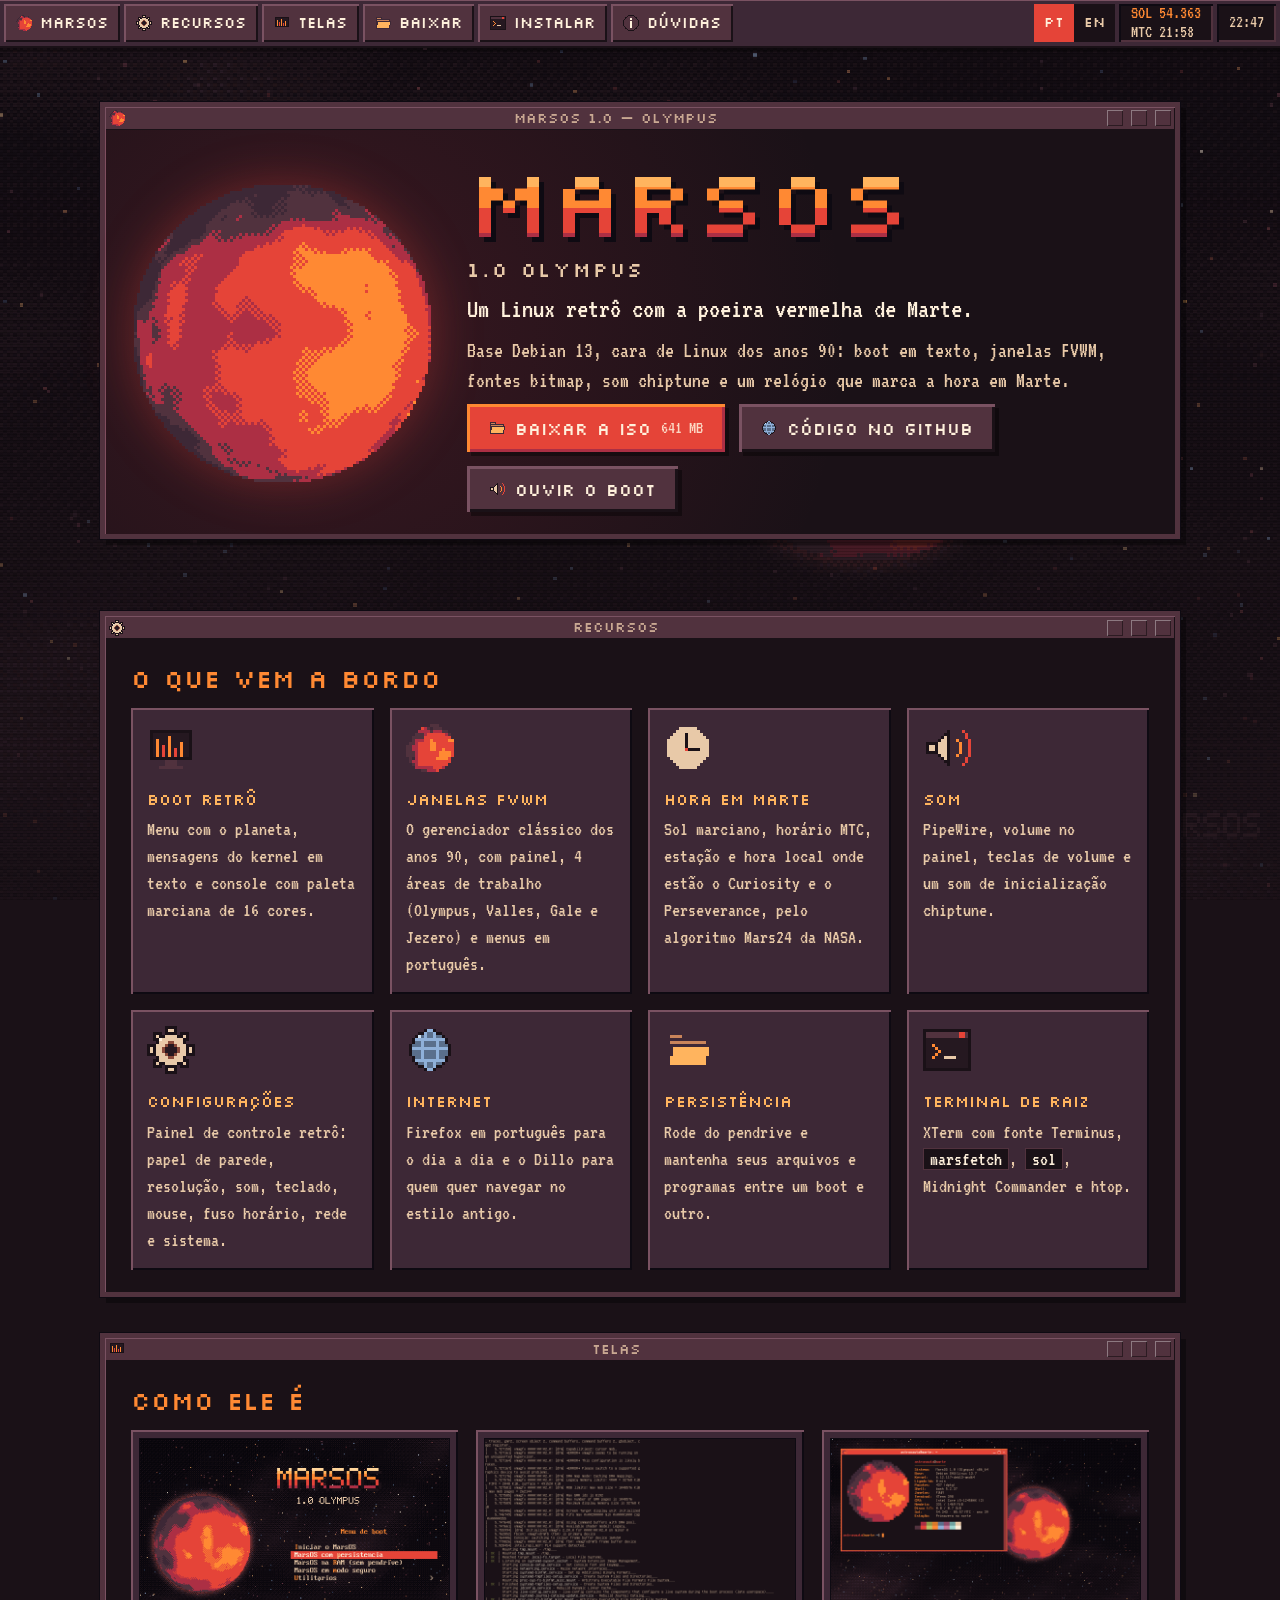
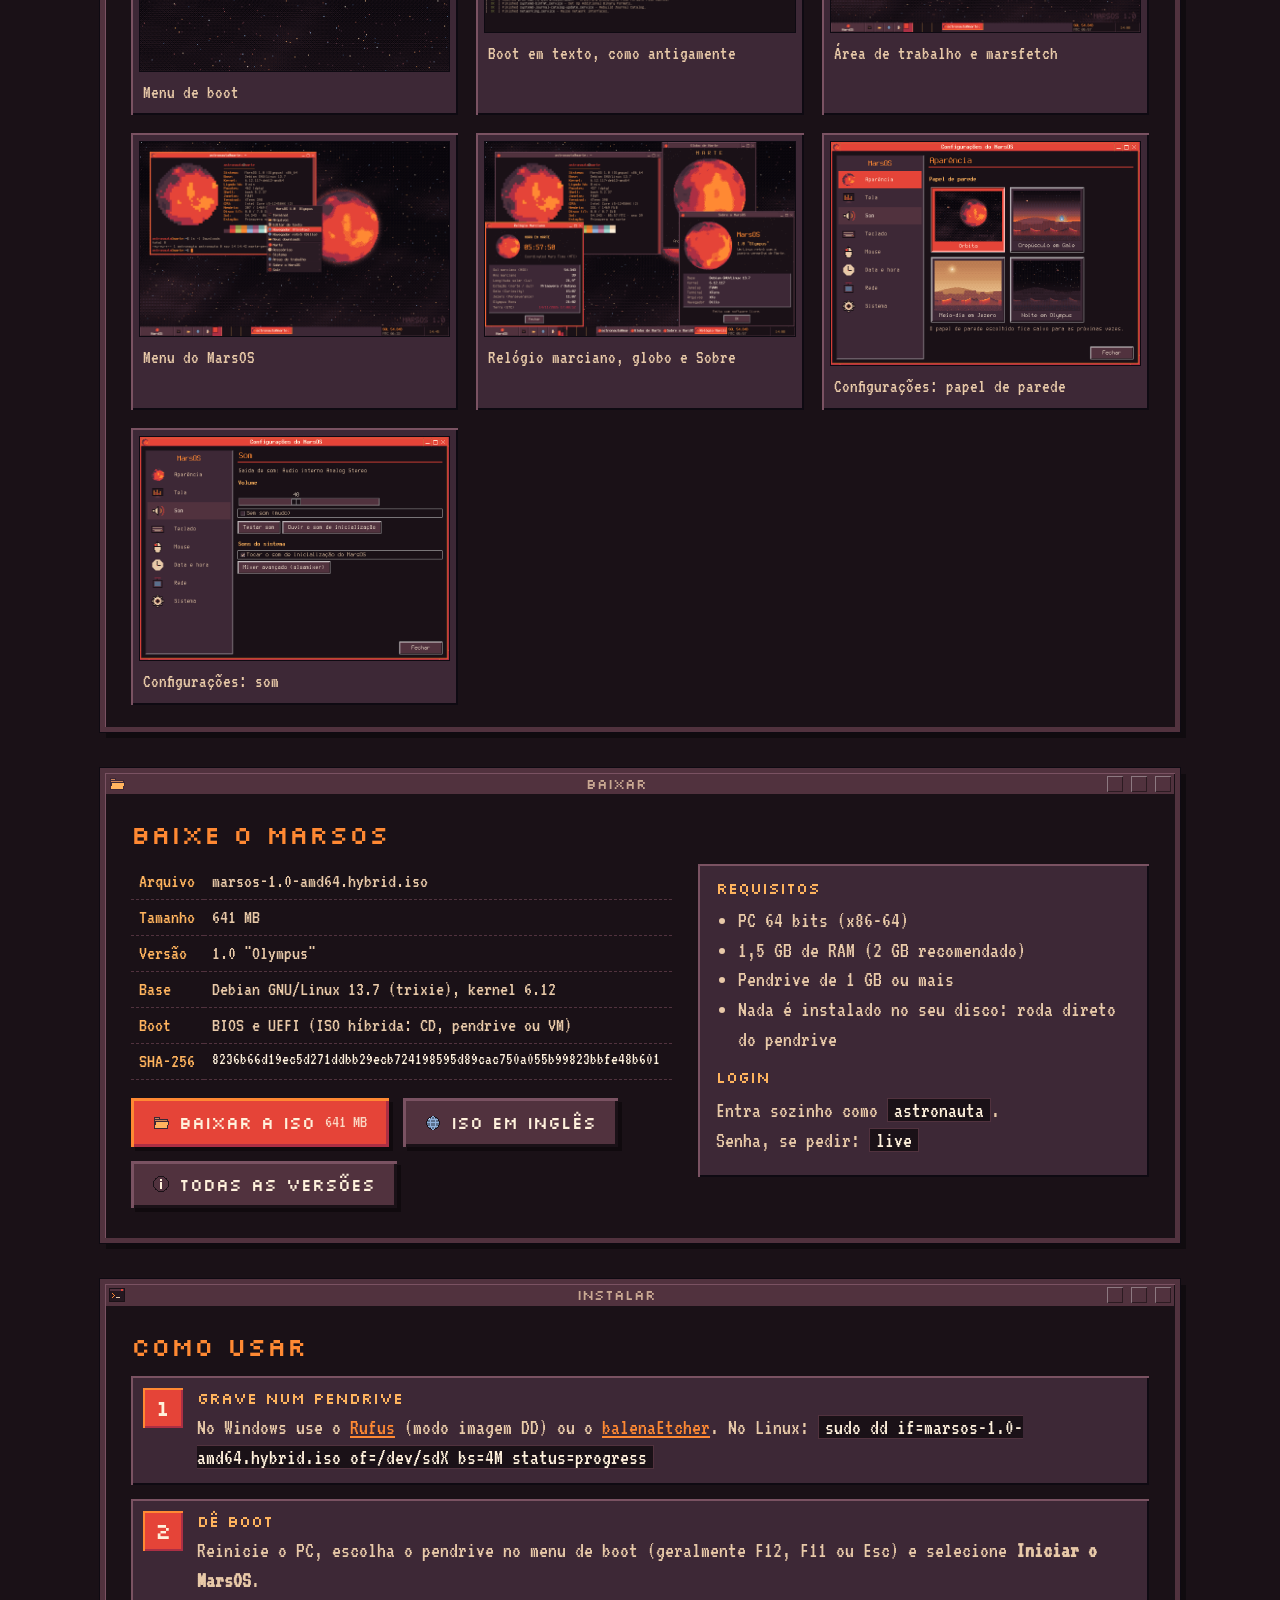
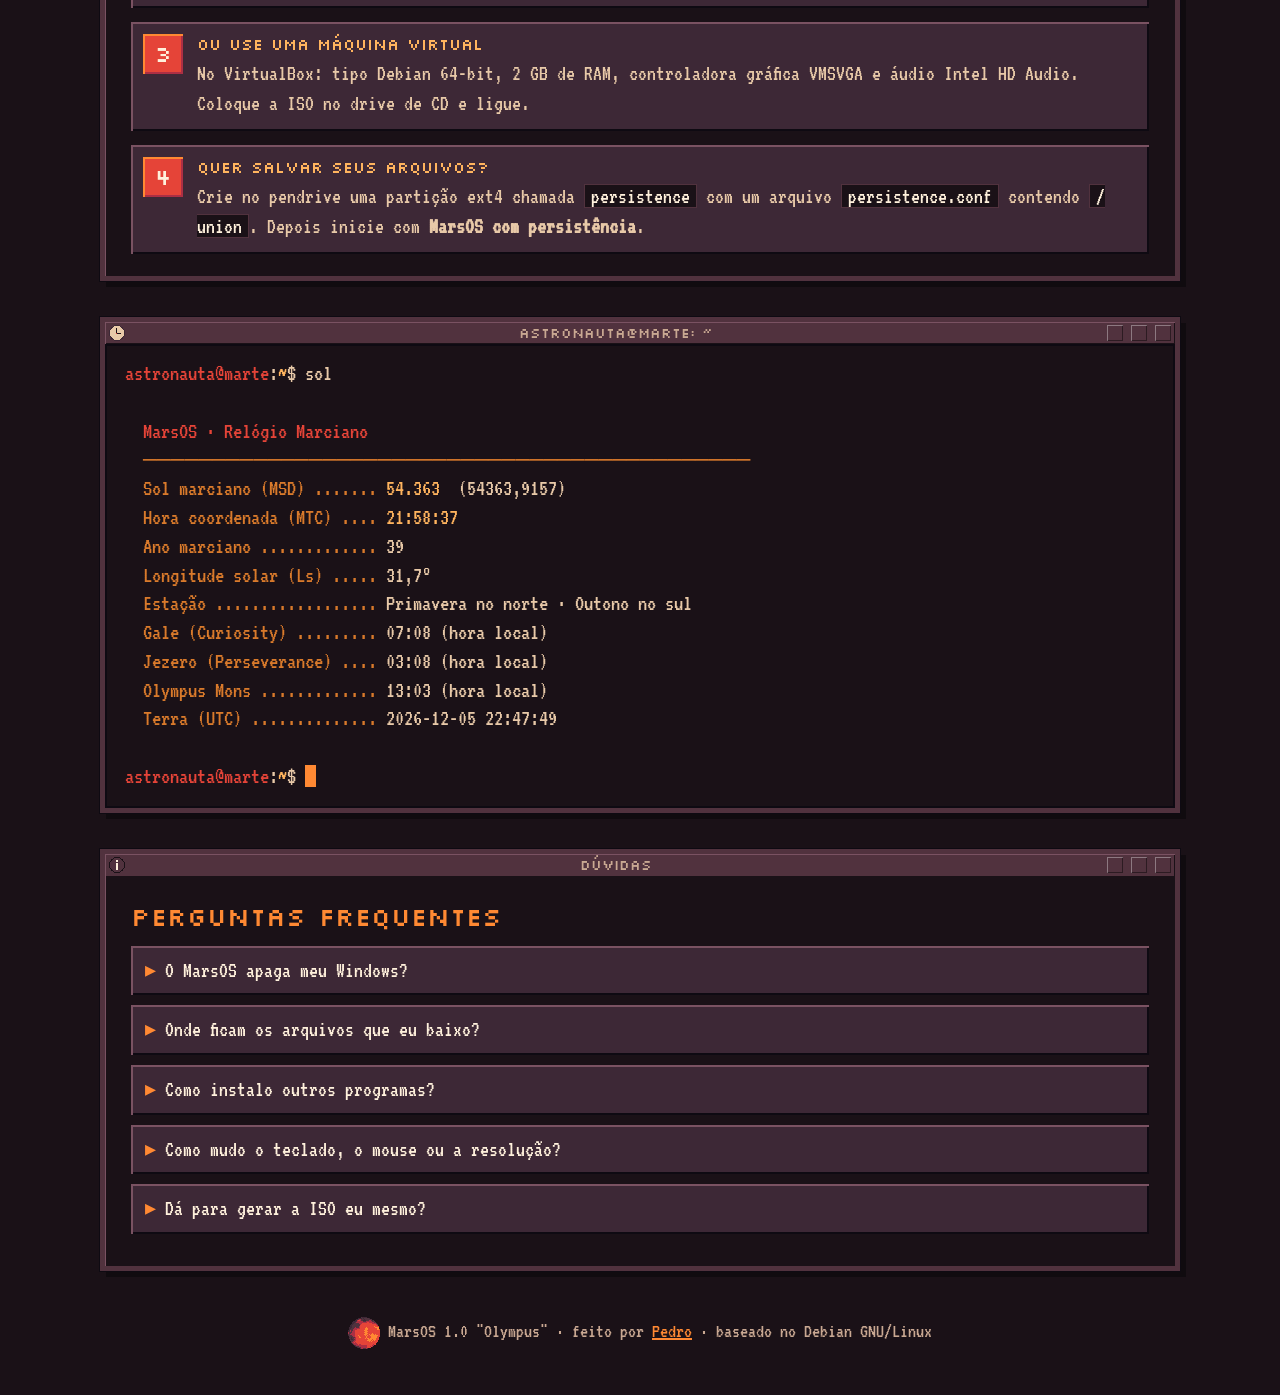
==== docs/index.html @ 11320488 "Versao em ingles do MarsOS e do site - apps bilingues (marsi18n) que seguem o idioma do sistema - ca" ====
<!DOCTYPE html>
<html lang="pt-BR">
<head>
<meta charset="utf-8">
<meta name="viewport" content="width=device-width, initial-scale=1">
<title>MarsOS 1.0 "Olympus" — um Linux retrô com a poeira de Marte</title>
<meta name="description" content="MarsOS é um Linux retrô baseado no Debian 13, com visual dos anos 90 e toda a estética de Marte. Baixe a ISO e rode num pendrive ou numa máquina virtual.">
<meta property="og:title" content="MarsOS 1.0 &quot;Olympus&quot;">
<meta property="og:description" content="Um Linux retrô com a poeira vermelha de Marte. Base Debian 13, FVWM, som, relógio marciano.">
<meta property="og:image" content="img/banner.png">
<meta name="theme-color" content="#1a1117">
<link rel="icon" type="image/png" href="img/favicon.png">
<link rel="preconnect" href="https://fonts.googleapis.com">
<link rel="preconnect" href="https://fonts.gstatic.com" crossorigin>
<link href="https://fonts.googleapis.com/css2?family=Silkscreen&family=VT323&display=swap" rel="stylesheet">
<link rel="stylesheet" href="style.css">
<link rel="alternate" hreflang="pt-BR" href="https://petermtps.github.io/MarsOS/">
<link rel="alternate" hreflang="en" href="https://petermtps.github.io/MarsOS/en/">
</head>
<body>

<header class="painel">
  <a class="botao-painel" href="#topo"><img src="img/icons/mini-marte.png" alt="">MarsOS</a>
  <a class="botao-painel links" href="#recursos"><img src="img/icons/engrenagem.png" alt="">Recursos</a>
  <a class="botao-painel links" href="#telas"><img src="img/icons/sistema.png" alt="">Telas</a>
  <a class="botao-painel links" href="#baixar"><img src="img/icons/pasta.png" alt="">Baixar</a>
  <a class="botao-painel links" href="#instalar"><img src="img/icons/terminal.png" alt="">Instalar</a>
  <a class="botao-painel links" href="#faq"><img src="img/icons/sobre.png" alt="">Dúvidas</a>
  <span class="espaco"></span>
  <span class="idiomas"><b>PT</b><a href="en/" hreflang="en" title="English version">EN</a></span>
  <span class="relogio-painel" id="mini-sol" title="Hora em Marte (MTC)"><b>SOL —</b><span>MTC —</span></span>
  <span class="relogio-painel" id="hora-terra" title="Hora na Terra">--:--</span>
</header>

<main id="topo">

  <section class="hero">
    <div class="janela">
      <div class="titulo"><img src="img/icons/mini-marte.png" alt=""><span>MarsOS 1.0 — Olympus</span><i></i><i></i><i></i></div>
      <div class="conteudo">
        <img class="planeta" src="img/marte-girando.gif" width="300" height="300" alt="O planeta Marte em pixel art, girando">
        <div>
          <h1 class="marca">MARSOS</h1>
          <p class="versao">1.0 OLYMPUS</p>
          <p class="slogan">Um Linux retrô com a poeira vermelha de Marte.</p>
          <p>Base Debian 13, cara de Linux dos anos 90: boot em texto, janelas FVWM, fontes bitmap, som chiptune e um relógio que marca a hora em Marte.</p>
          <div class="acoes">
            <a class="btn principal" href="https://github.com/PeterMTPS/MarsOS/releases/latest/download/marsos-1.0-amd64.hybrid.iso">
              <img src="img/icons/pasta.png" alt="">Baixar a ISO <small>641 MB</small></a>
            <a class="btn" href="https://github.com/PeterMTPS/MarsOS"><img src="img/icons/globo.png" alt="">Código no GitHub</a>
            <button class="btn" id="tocar-som" type="button"><img src="img/icons/som.png" alt="">Ouvir o boot</button>
          </div>
        </div>
      </div>
    </div>
  </section>

  <section id="recursos">
    <div class="janela">
      <div class="titulo"><img src="img/icons/engrenagem.png" alt=""><span>Recursos</span><i></i><i></i><i></i></div>
      <div class="conteudo">
        <h2>O que vem a bordo</h2>
        <div class="grade">
          <div class="recurso"><img src="img/icons/sistema.png" alt=""><h3>Boot retrô</h3><p>Menu com o planeta, mensagens do kernel em texto e console com paleta marciana de 16 cores.</p></div>
          <div class="recurso"><img src="img/icons/mini-marte.png" alt=""><h3>Janelas FVWM</h3><p>O gerenciador clássico dos anos 90, com painel, 4 áreas de trabalho (Olympus, Valles, Gale e Jezero) e menus em português.</p></div>
          <div class="recurso"><img src="img/icons/relogio.png" alt=""><h3>Hora em Marte</h3><p>Sol marciano, horário MTC, estação e hora local onde estão o Curiosity e o Perseverance, pelo algoritmo Mars24 da NASA.</p></div>
          <div class="recurso"><img src="img/icons/som.png" alt=""><h3>Som</h3><p>PipeWire, volume no painel, teclas de volume e um som de inicialização chiptune.</p></div>
          <div class="recurso"><img src="img/icons/engrenagem.png" alt=""><h3>Configurações</h3><p>Painel de controle retrô: papel de parede, resolução, som, teclado, mouse, fuso horário, rede e sistema.</p></div>
          <div class="recurso"><img src="img/icons/globo.png" alt=""><h3>Internet</h3><p>Firefox em português para o dia a dia e o Dillo para quem quer navegar no estilo antigo.</p></div>
          <div class="recurso"><img src="img/icons/pasta.png" alt=""><h3>Persistência</h3><p>Rode do pendrive e mantenha seus arquivos e programas entre um boot e outro.</p></div>
          <div class="recurso"><img src="img/icons/terminal.png" alt=""><h3>Terminal de raiz</h3><p>XTerm com fonte Terminus, <code>marsfetch</code>, <code>sol</code>, Midnight Commander e htop.</p></div>
        </div>
      </div>
    </div>
  </section>

  <section id="telas">
    <div class="janela">
      <div class="titulo"><img src="img/icons/sistema.png" alt=""><span>Telas</span><i></i><i></i><i></i></div>
      <div class="conteudo">
        <h2>Como ele é</h2>
        <div class="galeria">
          <figure><a href="img/boot.png"><img src="img/boot.png" alt="Menu de boot com o planeta e o letreiro MARSOS" loading="lazy"></a><figcaption>Menu de boot</figcaption></figure>
          <figure><a href="img/boot-texto.png"><img src="img/boot-texto.png" alt="Mensagens de boot em texto, com cores marcianas" loading="lazy"></a><figcaption>Boot em texto, como antigamente</figcaption></figure>
          <figure><a href="img/desktop.png"><img src="img/desktop.png" alt="Área de trabalho com o marsfetch no terminal" loading="lazy"></a><figcaption>Área de trabalho e marsfetch</figcaption></figure>
          <figure><a href="img/menu.png"><img src="img/menu.png" alt="Menu do MarsOS aberto" loading="lazy"></a><figcaption>Menu do MarsOS</figcaption></figure>
          <figure><a href="img/apps.png"><img src="img/apps.png" alt="Relógio marciano, globo de Marte e janela Sobre" loading="lazy"></a><figcaption>Relógio marciano, globo e Sobre</figcaption></figure>
          <figure><a href="img/config-aparencia.png"><img src="img/config-aparencia.png" alt="Configurações, página Aparência" loading="lazy"></a><figcaption>Configurações: papel de parede</figcaption></figure>
          <figure><a href="img/config-som.png"><img src="img/config-som.png" alt="Configurações, página Som" loading="lazy"></a><figcaption>Configurações: som</figcaption></figure>
        </div>
      </div>
    </div>
  </section>

  <section id="baixar">
    <div class="janela">
      <div class="titulo"><img src="img/icons/pasta.png" alt=""><span>Baixar</span><i></i><i></i><i></i></div>
      <div class="conteudo">
        <h2>Baixe o MarsOS</h2>
        <div class="download">
          <div>
            <table class="ficha">
              <tr><td>Arquivo</td><td>marsos-1.0-amd64.hybrid.iso</td></tr>
              <tr><td>Tamanho</td><td>641 MB</td></tr>
              <tr><td>Versão</td><td>1.0 "Olympus"</td></tr>
              <tr><td>Base</td><td>Debian GNU/Linux 13.7 (trixie), kernel 6.12</td></tr>
              <tr><td>Boot</td><td>BIOS e UEFI (ISO híbrida: CD, pendrive ou VM)</td></tr>
              <tr><td>SHA-256</td><td class="hash">8236b66d19ec5d271ddbb29ecb724198595d89cac750a055b99823bbfe48b601</td></tr>
            </table>
            <p class="acoes" style="margin-top:18px">
              <a class="btn principal" href="https://github.com/PeterMTPS/MarsOS/releases/latest/download/marsos-1.0-amd64.hybrid.iso">
                <img src="img/icons/pasta.png" alt="">Baixar a ISO <small>641 MB</small></a>
              <a class="btn" href="https://github.com/PeterMTPS/MarsOS/releases/latest/download/marsos-1.0-en-amd64.hybrid.iso"><img src="img/icons/globo.png" alt="">ISO em inglês</a>
              <a class="btn" href="https://github.com/PeterMTPS/MarsOS/releases"><img src="img/icons/sobre.png" alt="">Todas as versões</a>
            </p>
          </div>
          <div class="requisitos">
            <h3>Requisitos</h3>
            <ul>
              <li>PC 64 bits (x86-64)</li>
              <li>1,5 GB de RAM (2 GB recomendado)</li>
              <li>Pendrive de 1 GB ou mais</li>
              <li>Nada é instalado no seu disco: roda direto do pendrive</li>
            </ul>
            <h3 style="margin-top:12px">Login</h3>
            <p>Entra sozinho como <code>astronauta</code>.<br>Senha, se pedir: <code>live</code></p>
          </div>
        </div>
      </div>
    </div>
  </section>

  <section id="instalar">
    <div class="janela">
      <div class="titulo"><img src="img/icons/terminal.png" alt=""><span>Instalar</span><i></i><i></i><i></i></div>
      <div class="conteudo">
        <h2>Como usar</h2>
        <ol class="passos">
          <li><h3>Grave num pendrive</h3>No Windows use o <a href="https://rufus.ie">Rufus</a> (modo imagem DD) ou o <a href="https://etcher.balena.io">balenaEtcher</a>. No Linux: <code>sudo dd if=marsos-1.0-amd64.hybrid.iso of=/dev/sdX bs=4M status=progress</code></li>
          <li><h3>Dê boot</h3>Reinicie o PC, escolha o pendrive no menu de boot (geralmente F12, F11 ou Esc) e selecione <b>Iniciar o MarsOS</b>.</li>
          <li><h3>Ou use uma máquina virtual</h3>No VirtualBox: tipo Debian 64-bit, 2 GB de RAM, controladora gráfica VMSVGA e áudio Intel HD Audio. Coloque a ISO no drive de CD e ligue.</li>
          <li><h3>Quer salvar seus arquivos?</h3>Crie no pendrive uma partição ext4 chamada <code>persistence</code> com um arquivo <code>persistence.conf</code> contendo <code>/ union</code>. Depois inicie com <b>MarsOS com persistência</b>.</li>
        </ol>
      </div>
    </div>
  </section>

  <section id="relogio">
    <div class="janela">
      <div class="titulo"><img src="img/icons/relogio.png" alt=""><span>astronauta@marte: ~</span><i></i><i></i><i></i></div>
      <pre class="terminal" id="terminal-sol" aria-live="off">astronauta@marte:~$ sol</pre>
    </div>
  </section>

  <section id="faq">
    <div class="janela">
      <div class="titulo"><img src="img/icons/sobre.png" alt=""><span>Dúvidas</span><i></i><i></i><i></i></div>
      <div class="conteudo">
        <h2>Perguntas frequentes</h2>
        <details><summary>O MarsOS apaga meu Windows?</summary><div>Não. Ele roda direto do pendrive (modo live) e não mexe no seu disco.</div></details>
        <details><summary>Onde ficam os arquivos que eu baixo?</summary><div>Na pasta <code>Downloads</code> (menu → Meus downloads). No modo normal tudo some ao desligar; para guardar, use o modo com persistência.</div></details>
        <details><summary>Como instalo outros programas?</summary><div>Abra um terminal e rode <code>sudo apt update</code> e depois <code>sudo apt install nome-do-programa</code>. Com persistência, o programa continua lá depois de reiniciar.</div></details>
        <details><summary>Como mudo o teclado, o mouse ou a resolução?</summary><div>Clique na engrenagem no painel (Configurações). Tudo fica salvo para as próximas vezes.</div></details>
        <details><summary>Dá para gerar a ISO eu mesmo?</summary><div>Sim. O código está no <a href="https://github.com/PeterMTPS/MarsOS">GitHub</a>: numa máquina Debian 13 é só rodar <code>sudo ./build.sh</code>. No Windows existem scripts que fazem tudo usando o VirtualBox.</div></details>
      </div>
    </div>
  </section>

</main>

<footer>
  <img src="img/marte.png" alt="">
  MarsOS 1.0 "Olympus" · feito por <a href="https://github.com/PeterMTPS">Pedro</a> · baseado no Debian GNU/Linux
</footer>

<script src="marte.js"></script>
</body>
</html>
---- docs/style.css ----
/* MarsOS - site de download. Paleta do logo: #3d2836 #51323e #ac2f44 #e54438 #ff8933 */
:root {
  --fundo: #1a1117;
  --noite: #3d2836;
  --rocha: #51323e;
  --rocha-hi: #7a5262;
  --carmim: #ac2f44;
  --vermelho: #e54438;
  --laranja: #ff8933;
  --ambar: #ffb45e;
  --areia: #e8c9a8;
  --areia2: #c9a892;
  --creme: #fff1dc;
  --verde: #b8c46a;
  --azul: #8fb0d9;
  --pixel: "Silkscreen", "VT323", monospace;
  --mono: "VT323", "Courier New", monospace;
}

* { box-sizing: border-box; }
html { scroll-behavior: smooth; }
body {
  margin: 0;
  background: var(--fundo) url("img/fundo.png") center top / cover fixed no-repeat;
  image-rendering: pixelated;
  color: var(--areia);
  font: 22px/1.35 var(--mono);
  min-height: 100vh;
}
/* escurece o papel de parede e adiciona linhas de CRT */
body::before {
  content: "";
  position: fixed; inset: 0;
  background:
    repeating-linear-gradient(0deg, rgba(0,0,0,.18) 0 1px, transparent 1px 3px),
    linear-gradient(rgba(26,17,23,.55), rgba(26,17,23,.80));
  pointer-events: none;
  z-index: 0;
}
main, header, footer { position: relative; z-index: 1; }
img { image-rendering: pixelated; max-width: 100%; }
a { color: var(--laranja); }
a:hover { color: var(--ambar); }
h1, h2, h3 { font-family: var(--pixel); font-weight: 400; margin: 0; }
code, kbd { font-family: var(--mono); color: var(--creme); background: var(--fundo); padding: 0 6px; border: 1px solid var(--rocha); }

/* ---------- painel superior (como o MarsBar do FVWM) ---------- */
.painel {
  position: sticky; top: 0; z-index: 10;
  display: flex; align-items: stretch; gap: 4px; flex-wrap: wrap;
  background: var(--noite);
  padding: 4px;
  border-bottom: 2px solid var(--fundo);
  box-shadow: inset 0 1px 0 var(--rocha-hi), 0 4px 0 rgba(0,0,0,.25);
}
.botao-painel {
  display: flex; align-items: center; gap: 8px;
  padding: 4px 12px;
  background: var(--rocha);
  color: var(--creme);
  text-decoration: none;
  font-family: var(--pixel); font-size: 15px;
  box-shadow: inset 2px 2px 0 var(--rocha-hi), inset -2px -2px 0 var(--fundo);
}
.botao-painel:hover { background: var(--vermelho); color: var(--creme); box-shadow: inset 2px 2px 0 var(--laranja), inset -2px -2px 0 var(--carmim); }
.botao-painel img { width: 16px; height: 16px; }
.painel .espaco { flex: 1; }
.relogio-painel {
  display: flex; flex-direction: column; justify-content: center;
  padding: 0 12px; background: var(--fundo);
  font-size: 18px; line-height: 1.05;
  box-shadow: inset 2px 2px 0 #0e0a12, inset -2px -2px 0 var(--rocha);
}
.relogio-painel b { color: var(--laranja); font-weight: 400; }
.idiomas {
  display: flex; align-items: stretch;
  box-shadow: inset 2px 2px 0 #0e0a12, inset -2px -2px 0 var(--rocha);
  font-family: var(--pixel); font-size: 14px;
}
.idiomas b, .idiomas a { display: flex; align-items: center; padding: 0 10px; text-decoration: none; }
.idiomas b { background: var(--vermelho); color: var(--creme); font-weight: 400; }
.idiomas a { color: var(--areia); background: var(--fundo); }
.idiomas a:hover { color: var(--creme); background: var(--rocha); }

/* ---------- janelas estilo FVWM ---------- */
.janela {
  background: var(--fundo);
  border: 5px solid var(--rocha);
  box-shadow: inset 1px 1px 0 var(--rocha-hi), 0 0 0 1px #0e0a12, 6px 6px 0 rgba(0,0,0,.35);
  margin: 0 auto 36px;
  max-width: 1080px;
}
.janela:hover, .janela:focus-within { border-color: var(--vermelho); }
.titulo {
  display: flex; align-items: center; gap: 8px;
  background: var(--rocha);
  color: var(--areia2);
  padding: 2px 4px;
  font-family: var(--pixel); font-size: 14px;
  box-shadow: inset 1px 1px 0 var(--rocha-hi), inset -1px -1px 0 #1a1117;
}
.janela:hover .titulo, .janela:focus-within .titulo { background: var(--vermelho); color: var(--creme); }
.titulo img { width: 16px; height: 16px; }
.titulo span { flex: 1; text-align: center; }
.titulo i {
  width: 16px; height: 16px; display: inline-block;
  box-shadow: inset 1px 1px 0 rgba(255,255,255,.35), inset -1px -1px 0 rgba(0,0,0,.45);
}
.conteudo { padding: 22px 26px; }
.conteudo > h2 { color: var(--laranja); font-size: 26px; margin-bottom: 12px; }
.conteudo p { margin: 8px 0; }

/* ---------- hero ---------- */
.hero { padding: 54px 16px 36px; }
.hero .conteudo {
  display: grid; grid-template-columns: 300px 1fr; gap: 36px; align-items: center;
  background: radial-gradient(circle at 20% 50%, rgba(172,47,68,.22), transparent 60%);
}
.planeta { width: 300px; height: 300px; filter: drop-shadow(0 0 24px rgba(229,68,56,.35)); }
.marca {
  font-family: var(--pixel); font-size: clamp(48px, 9vw, 96px); line-height: 1;
  background: linear-gradient(#ffd59a 0 18%, #ffb45e 18% 36%, #ff8933 36% 58%, #e54438 58% 84%, #ac2f44 84%);
  -webkit-background-clip: text; background-clip: text; color: transparent;
  text-shadow: none;
  filter: drop-shadow(5px 5px 0 #0e0a12);
}
.versao { font-family: var(--pixel); color: var(--areia); font-size: 20px; margin: 8px 0 14px; letter-spacing: 2px; }
.slogan { font-size: 28px; color: var(--creme); margin: 0 0 22px; }
.acoes { display: flex; flex-wrap: wrap; gap: 14px; }
.btn {
  display: inline-flex; align-items: center; gap: 10px;
  padding: 12px 22px;
  font-family: var(--pixel); font-size: 17px;
  color: var(--creme); text-decoration: none;
  background: var(--rocha);
  border: 0; cursor: pointer;
  box-shadow: inset 3px 3px 0 var(--rocha-hi), inset -3px -3px 0 var(--fundo), 4px 4px 0 rgba(0,0,0,.4);
}
.btn:hover { color: var(--creme); filter: brightness(1.15); }
.btn:active { box-shadow: inset 3px 3px 0 var(--fundo), inset -3px -3px 0 var(--rocha-hi); transform: translate(2px, 2px); }
.btn.principal { background: var(--vermelho); box-shadow: inset 3px 3px 0 var(--laranja), inset -3px -3px 0 var(--carmim), 4px 4px 0 rgba(0,0,0,.4); }
.btn.principal:active { box-shadow: inset 3px 3px 0 var(--carmim), inset -3px -3px 0 var(--laranja); }
.btn small { font-family: var(--mono); font-size: 18px; opacity: .85; }
.btn img { width: 16px; height: 16px; }

/* ---------- recursos ---------- */
.grade { display: grid; grid-template-columns: repeat(auto-fill, minmax(230px, 1fr)); gap: 16px; }
.recurso {
  background: var(--noite); padding: 16px;
  box-shadow: inset 2px 2px 0 var(--rocha-hi), inset -2px -2px 0 #0e0a12;
}
.recurso img { width: 48px; height: 48px; }
.recurso h3 { color: var(--ambar); font-size: 16px; margin: 8px 0 6px; }
.recurso p { margin: 0; font-size: 20px; color: var(--areia); }

/* ---------- telas ---------- */
.galeria { display: grid; grid-template-columns: repeat(auto-fill, minmax(300px, 1fr)); gap: 18px; }
.galeria figure { margin: 0; background: var(--noite); padding: 8px; box-shadow: inset 2px 2px 0 var(--rocha-hi), inset -2px -2px 0 #0e0a12; }
.galeria a { display: block; line-height: 0; }
.galeria img { width: 100%; image-rendering: auto; border: 1px solid #0e0a12; }
.galeria figcaption { font-size: 19px; padding: 8px 4px 2px; color: var(--areia); }

/* ---------- download ---------- */
.download { display: grid; grid-template-columns: 1.2fr 1fr; gap: 26px; align-items: start; }
.ficha { width: 100%; border-collapse: collapse; font-size: 20px; }
.ficha td { padding: 4px 8px; border-bottom: 1px dashed var(--rocha); vertical-align: top; }
.ficha td:first-child { color: var(--ambar); white-space: nowrap; }
.hash { word-break: break-all; font-size: 17px; color: var(--creme); }
.requisitos { background: var(--noite); padding: 14px 18px; box-shadow: inset 2px 2px 0 var(--rocha-hi), inset -2px -2px 0 #0e0a12; }
.requisitos h3 { color: var(--ambar); font-size: 16px; margin-bottom: 6px; }
.requisitos ul { margin: 0; padding-left: 22px; }

/* ---------- passos ---------- */
.passos { counter-reset: passo; list-style: none; padding: 0; margin: 0; display: grid; gap: 14px; }
.passos li { counter-increment: passo; position: relative; padding: 12px 14px 12px 66px; background: var(--noite); box-shadow: inset 2px 2px 0 var(--rocha-hi), inset -2px -2px 0 #0e0a12; }
.passos li::before {
  content: counter(passo);
  position: absolute; left: 12px; top: 12px;
  width: 40px; height: 40px; display: grid; place-items: center;
  font-family: var(--pixel); color: var(--creme); background: var(--vermelho);
  box-shadow: inset 2px 2px 0 var(--laranja), inset -2px -2px 0 var(--carmim);
}
.passos h3 { color: var(--ambar); font-size: 16px; margin-bottom: 4px; }

/* ---------- terminal (relogio marciano) ---------- */
.terminal {
  background: #1a1117; color: var(--areia);
  font: 23px/1.25 var(--mono);
  padding: 14px 18px; overflow-x: auto; white-space: pre; margin: 0;
  border: 2px solid #0e0a12;
}
.terminal .p { color: var(--vermelho); }
.terminal .h { color: var(--ambar); }
.terminal .a { color: #d97a2b; }
.terminal .c { color: var(--creme); }
.cursor { display: inline-block; width: 11px; height: 22px; background: var(--laranja); vertical-align: -4px; animation: piscar 1s steps(1) infinite; }
@keyframes piscar { 50% { opacity: 0; } }

/* ---------- FAQ ---------- */
details { background: var(--noite); margin: 0 0 10px; box-shadow: inset 2px 2px 0 var(--rocha-hi), inset -2px -2px 0 #0e0a12; }
summary { cursor: pointer; padding: 10px 14px; color: var(--creme); list-style: none; }
summary::before { content: "▸ "; color: var(--laranja); }
details[open] summary::before { content: "▾ "; }
details > div { padding: 0 16px 12px 34px; }

footer { text-align: center; padding: 10px 16px 46px; color: var(--areia2); font-size: 20px; }
footer img { width: 32px; height: 32px; vertical-align: middle; }

section { padding: 0 16px; scroll-margin-top: 70px; }

@media (max-width: 760px) {
  body { font-size: 20px; }
  .hero { padding-top: 26px; }
  .hero .conteudo { grid-template-columns: 1fr; text-align: center; gap: 12px; }
  .planeta { width: 200px; height: 200px; margin: 0 auto; }
  .acoes { justify-content: center; }
  .download { grid-template-columns: 1fr; }
  .conteudo { padding: 16px; }
  .painel .links { display: none; }
  .terminal { font-size: 18px; }
}
@media (prefers-reduced-motion: reduce) {
  .cursor { animation: none; }
  html { scroll-behavior: auto; }
}
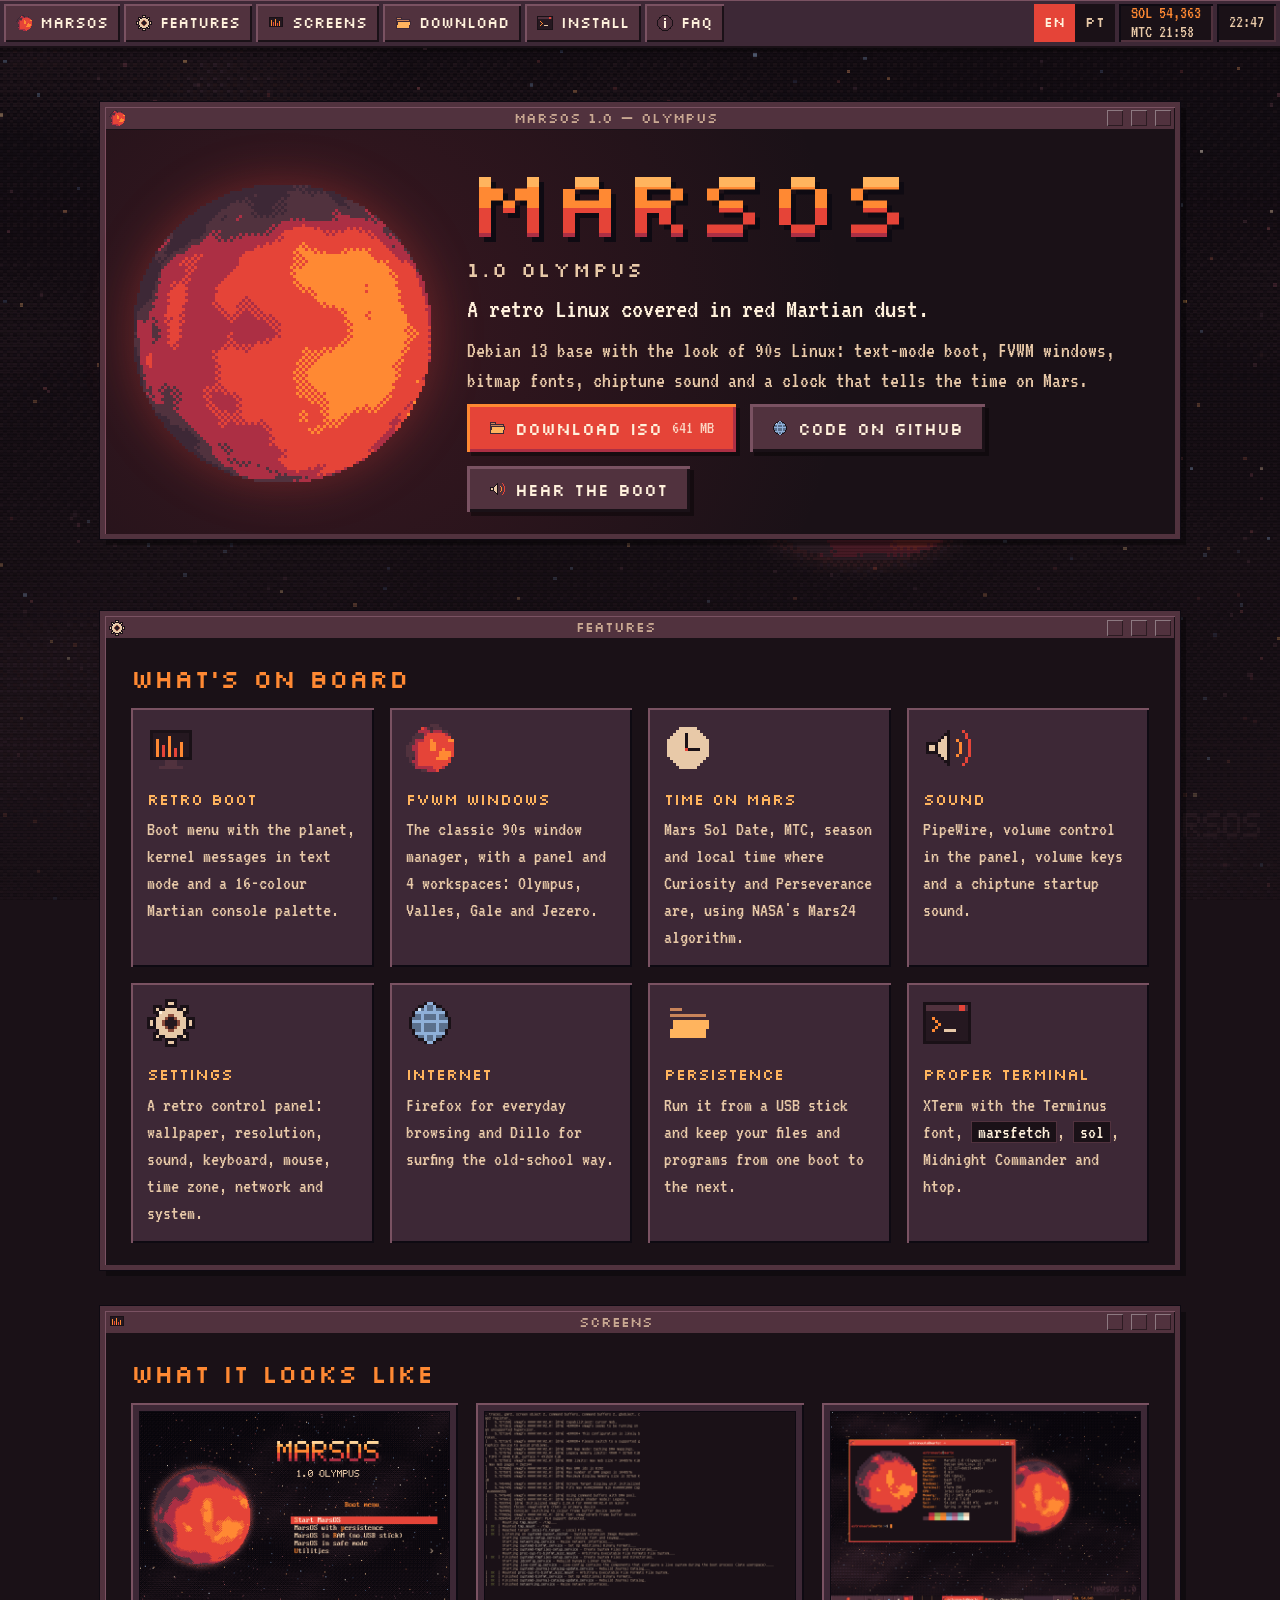
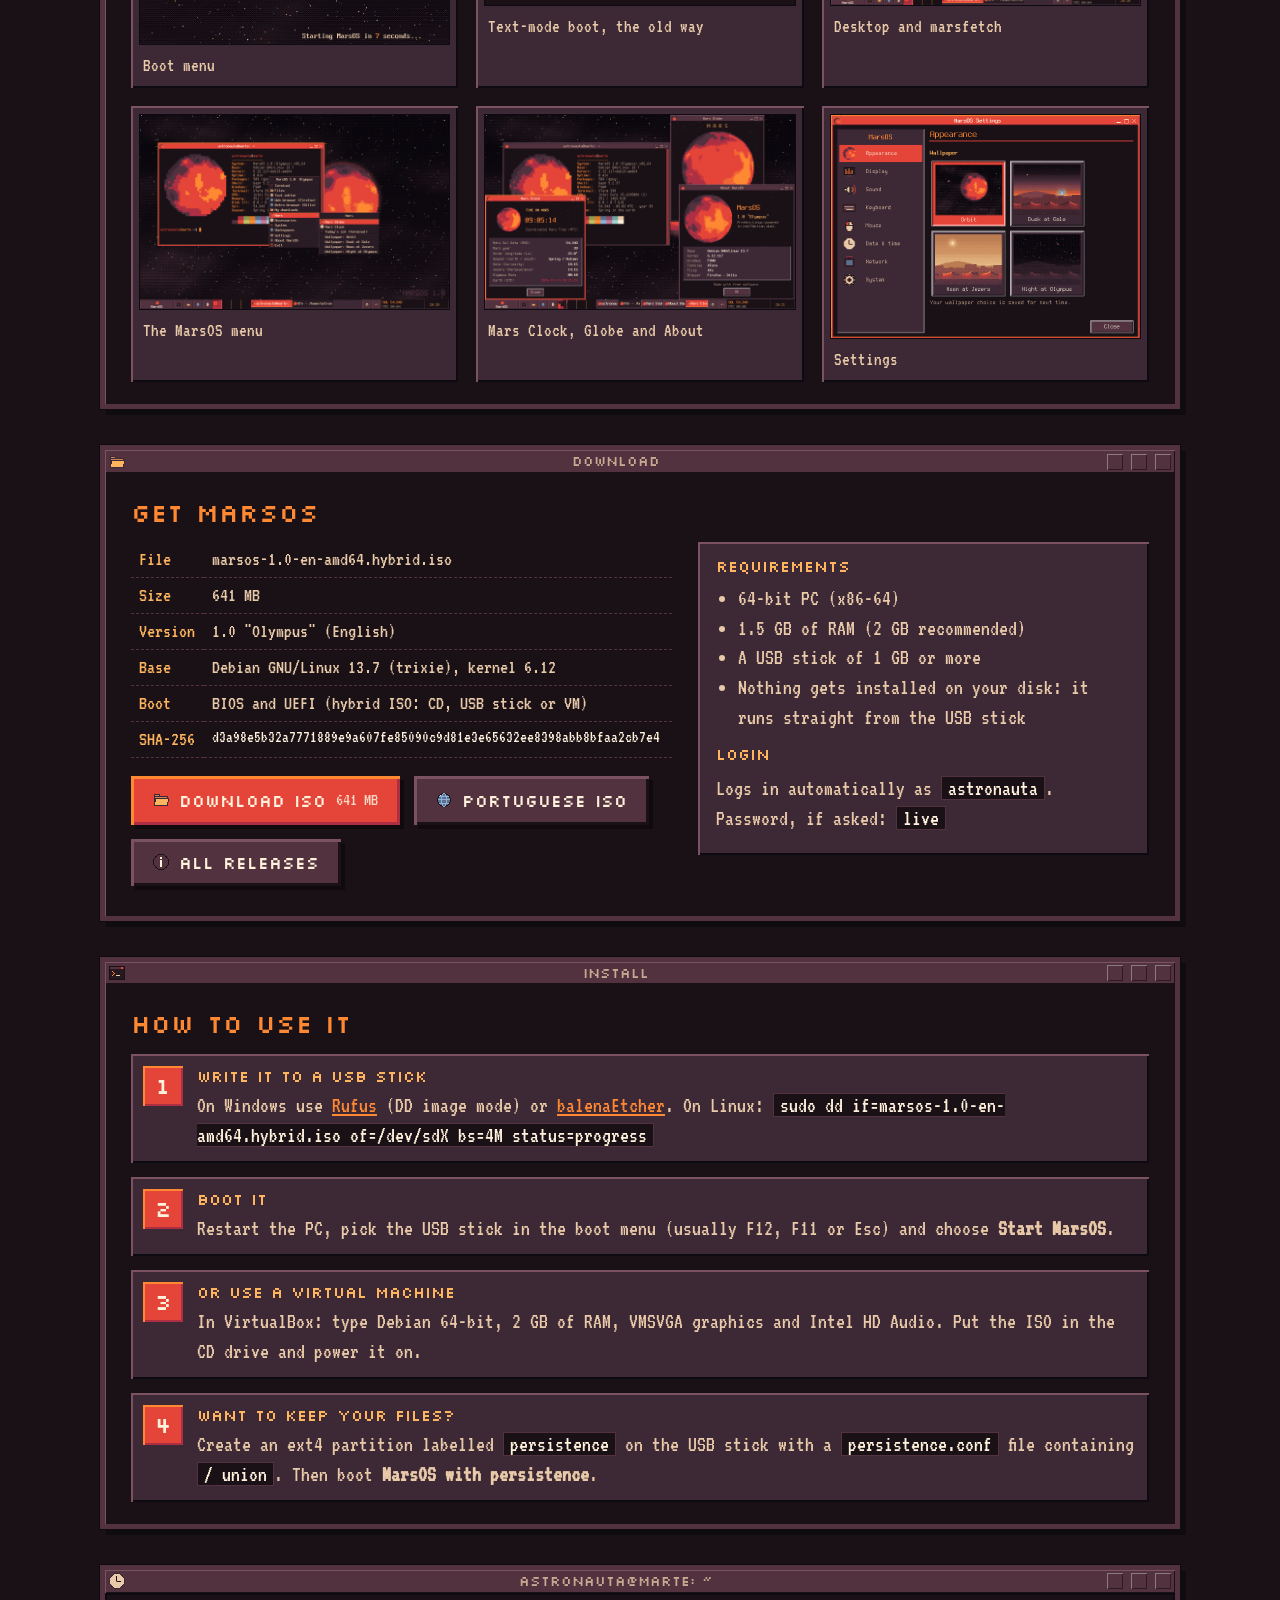
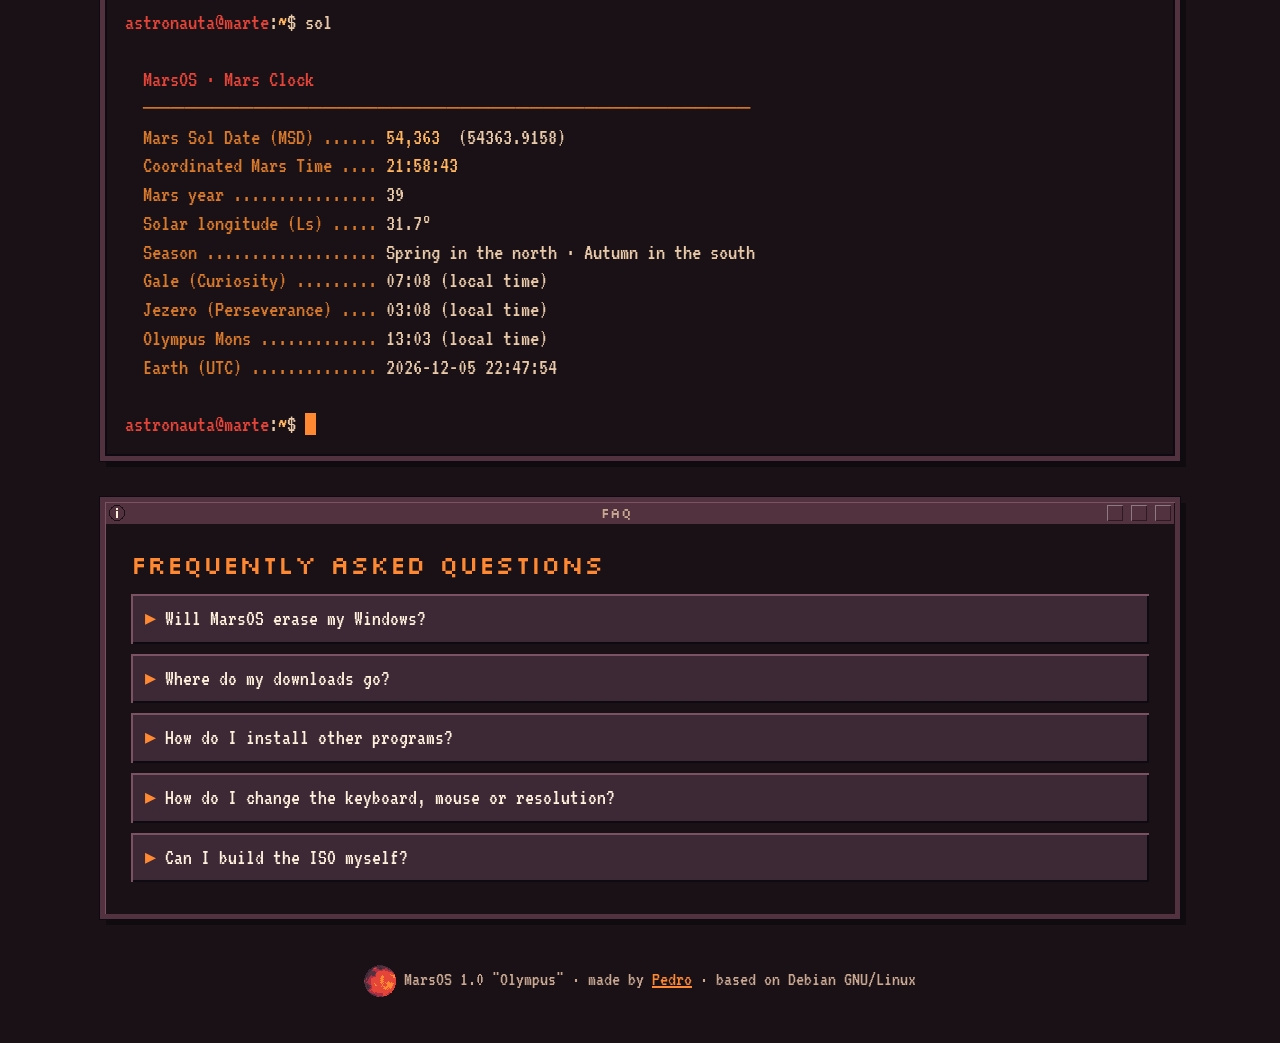
==== commit f92057cc: "Make English the main language - README.md is now English; Portuguese moved to README.pt-BR.md - Web" ====
--- a/docs/index.html
+++ b/docs/index.html
@@ -1,12 +1,12 @@
 <!DOCTYPE html>
-<html lang="pt-BR">
+<html lang="en">
 <head>
 <meta charset="utf-8">
 <meta name="viewport" content="width=device-width, initial-scale=1">
-<title>MarsOS 1.0 "Olympus" — um Linux retrô com a poeira de Marte</title>
-<meta name="description" content="MarsOS é um Linux retrô baseado no Debian 13, com visual dos anos 90 e toda a estética de Marte. Baixe a ISO e rode num pendrive ou numa máquina virtual.">
+<title>MarsOS 1.0 "Olympus" — a retro Linux covered in Martian dust</title>
+<meta name="description" content="MarsOS is a retro Linux based on Debian 13, with a 90s look and a full Martian aesthetic. Download the ISO and run it from a USB stick or a virtual machine.">
 <meta property="og:title" content="MarsOS 1.0 &quot;Olympus&quot;">
-<meta property="og:description" content="Um Linux retrô com a poeira vermelha de Marte. Base Debian 13, FVWM, som, relógio marciano.">
+<meta property="og:description" content="A retro Linux covered in red Martian dust. Debian 13 base, FVWM, sound, Mars clock.">
 <meta property="og:image" content="img/banner.png">
 <meta name="theme-color" content="#1a1117">
 <link rel="icon" type="image/png" href="img/favicon.png">
@@ -14,22 +14,22 @@
 <link rel="preconnect" href="https://fonts.gstatic.com" crossorigin>
 <link href="https://fonts.googleapis.com/css2?family=Silkscreen&family=VT323&display=swap" rel="stylesheet">
 <link rel="stylesheet" href="style.css">
-<link rel="alternate" hreflang="pt-BR" href="https://petermtps.github.io/MarsOS/">
-<link rel="alternate" hreflang="en" href="https://petermtps.github.io/MarsOS/en/">
+<link rel="alternate" hreflang="pt-BR" href="https://petermtps.github.io/MarsOS/pt/">
+<link rel="alternate" hreflang="en" href="https://petermtps.github.io/MarsOS/">
 </head>
 <body>
 
 <header class="painel">
   <a class="botao-painel" href="#topo"><img src="img/icons/mini-marte.png" alt="">MarsOS</a>
-  <a class="botao-painel links" href="#recursos"><img src="img/icons/engrenagem.png" alt="">Recursos</a>
-  <a class="botao-painel links" href="#telas"><img src="img/icons/sistema.png" alt="">Telas</a>
-  <a class="botao-painel links" href="#baixar"><img src="img/icons/pasta.png" alt="">Baixar</a>
-  <a class="botao-painel links" href="#instalar"><img src="img/icons/terminal.png" alt="">Instalar</a>
-  <a class="botao-painel links" href="#faq"><img src="img/icons/sobre.png" alt="">Dúvidas</a>
+  <a class="botao-painel links" href="#features"><img src="img/icons/engrenagem.png" alt="">Features</a>
+  <a class="botao-painel links" href="#screens"><img src="img/icons/sistema.png" alt="">Screens</a>
+  <a class="botao-painel links" href="#download"><img src="img/icons/pasta.png" alt="">Download</a>
+  <a class="botao-painel links" href="#install"><img src="img/icons/terminal.png" alt="">Install</a>
+  <a class="botao-painel links" href="#faq"><img src="img/icons/sobre.png" alt="">FAQ</a>
   <span class="espaco"></span>
-  <span class="idiomas"><b>PT</b><a href="en/" hreflang="en" title="English version">EN</a></span>
-  <span class="relogio-painel" id="mini-sol" title="Hora em Marte (MTC)"><b>SOL —</b><span>MTC —</span></span>
-  <span class="relogio-painel" id="hora-terra" title="Hora na Terra">--:--</span>
+  <span class="idiomas"><b>EN</b><a href="pt/" hreflang="pt-BR" title="Versão em português">PT</a></span>
+  <span class="relogio-painel" id="mini-sol" title="Time on Mars (MTC)"><b>SOL —</b><span>MTC —</span></span>
+  <span class="relogio-painel" id="hora-terra" title="Time on Earth">--:--</span>
 </header>
 
 <main id="topo">
@@ -38,108 +38,107 @@
     <div class="janela">
       <div class="titulo"><img src="img/icons/mini-marte.png" alt=""><span>MarsOS 1.0 — Olympus</span><i></i><i></i><i></i></div>
       <div class="conteudo">
-        <img class="planeta" src="img/marte-girando.gif" width="300" height="300" alt="O planeta Marte em pixel art, girando">
+        <img class="planeta" src="img/marte-girando.gif" width="300" height="300" alt="Planet Mars in pixel art, spinning">
         <div>
           <h1 class="marca">MARSOS</h1>
           <p class="versao">1.0 OLYMPUS</p>
-          <p class="slogan">Um Linux retrô com a poeira vermelha de Marte.</p>
-          <p>Base Debian 13, cara de Linux dos anos 90: boot em texto, janelas FVWM, fontes bitmap, som chiptune e um relógio que marca a hora em Marte.</p>
+          <p class="slogan">A retro Linux covered in red Martian dust.</p>
+          <p>Debian 13 base with the look of 90s Linux: text-mode boot, FVWM windows, bitmap fonts, chiptune sound and a clock that tells the time on Mars.</p>
           <div class="acoes">
-            <a class="btn principal" href="https://github.com/PeterMTPS/MarsOS/releases/latest/download/marsos-1.0-amd64.hybrid.iso">
-              <img src="img/icons/pasta.png" alt="">Baixar a ISO <small>641 MB</small></a>
-            <a class="btn" href="https://github.com/PeterMTPS/MarsOS"><img src="img/icons/globo.png" alt="">Código no GitHub</a>
-            <button class="btn" id="tocar-som" type="button"><img src="img/icons/som.png" alt="">Ouvir o boot</button>
+            <a class="btn principal" href="https://github.com/PeterMTPS/MarsOS/releases/latest/download/marsos-1.0-en-amd64.hybrid.iso">
+              <img src="img/icons/pasta.png" alt="">Download ISO <small>641 MB</small></a>
+            <a class="btn" href="https://github.com/PeterMTPS/MarsOS"><img src="img/icons/globo.png" alt="">Code on GitHub</a>
+            <button class="btn" id="tocar-som" type="button" data-som="img/inicio.wav"><img src="img/icons/som.png" alt="">Hear the boot</button>
           </div>
         </div>
       </div>
     </div>
   </section>
 
-  <section id="recursos">
+  <section id="features">
     <div class="janela">
-      <div class="titulo"><img src="img/icons/engrenagem.png" alt=""><span>Recursos</span><i></i><i></i><i></i></div>
+      <div class="titulo"><img src="img/icons/engrenagem.png" alt=""><span>Features</span><i></i><i></i><i></i></div>
       <div class="conteudo">
-        <h2>O que vem a bordo</h2>
+        <h2>What's on board</h2>
         <div class="grade">
-          <div class="recurso"><img src="img/icons/sistema.png" alt=""><h3>Boot retrô</h3><p>Menu com o planeta, mensagens do kernel em texto e console com paleta marciana de 16 cores.</p></div>
-          <div class="recurso"><img src="img/icons/mini-marte.png" alt=""><h3>Janelas FVWM</h3><p>O gerenciador clássico dos anos 90, com painel, 4 áreas de trabalho (Olympus, Valles, Gale e Jezero) e menus em português.</p></div>
-          <div class="recurso"><img src="img/icons/relogio.png" alt=""><h3>Hora em Marte</h3><p>Sol marciano, horário MTC, estação e hora local onde estão o Curiosity e o Perseverance, pelo algoritmo Mars24 da NASA.</p></div>
-          <div class="recurso"><img src="img/icons/som.png" alt=""><h3>Som</h3><p>PipeWire, volume no painel, teclas de volume e um som de inicialização chiptune.</p></div>
-          <div class="recurso"><img src="img/icons/engrenagem.png" alt=""><h3>Configurações</h3><p>Painel de controle retrô: papel de parede, resolução, som, teclado, mouse, fuso horário, rede e sistema.</p></div>
-          <div class="recurso"><img src="img/icons/globo.png" alt=""><h3>Internet</h3><p>Firefox em português para o dia a dia e o Dillo para quem quer navegar no estilo antigo.</p></div>
-          <div class="recurso"><img src="img/icons/pasta.png" alt=""><h3>Persistência</h3><p>Rode do pendrive e mantenha seus arquivos e programas entre um boot e outro.</p></div>
-          <div class="recurso"><img src="img/icons/terminal.png" alt=""><h3>Terminal de raiz</h3><p>XTerm com fonte Terminus, <code>marsfetch</code>, <code>sol</code>, Midnight Commander e htop.</p></div>
+          <div class="recurso"><img src="img/icons/sistema.png" alt=""><h3>Retro boot</h3><p>Boot menu with the planet, kernel messages in text mode and a 16-colour Martian console palette.</p></div>
+          <div class="recurso"><img src="img/icons/mini-marte.png" alt=""><h3>FVWM windows</h3><p>The classic 90s window manager, with a panel and 4 workspaces: Olympus, Valles, Gale and Jezero.</p></div>
+          <div class="recurso"><img src="img/icons/relogio.png" alt=""><h3>Time on Mars</h3><p>Mars Sol Date, MTC, season and local time where Curiosity and Perseverance are, using NASA's Mars24 algorithm.</p></div>
+          <div class="recurso"><img src="img/icons/som.png" alt=""><h3>Sound</h3><p>PipeWire, volume control in the panel, volume keys and a chiptune startup sound.</p></div>
+          <div class="recurso"><img src="img/icons/engrenagem.png" alt=""><h3>Settings</h3><p>A retro control panel: wallpaper, resolution, sound, keyboard, mouse, time zone, network and system.</p></div>
+          <div class="recurso"><img src="img/icons/globo.png" alt=""><h3>Internet</h3><p>Firefox for everyday browsing and Dillo for surfing the old-school way.</p></div>
+          <div class="recurso"><img src="img/icons/pasta.png" alt=""><h3>Persistence</h3><p>Run it from a USB stick and keep your files and programs from one boot to the next.</p></div>
+          <div class="recurso"><img src="img/icons/terminal.png" alt=""><h3>Proper terminal</h3><p>XTerm with the Terminus font, <code>marsfetch</code>, <code>sol</code>, Midnight Commander and htop.</p></div>
         </div>
       </div>
     </div>
   </section>
 
-  <section id="telas">
+  <section id="screens">
     <div class="janela">
-      <div class="titulo"><img src="img/icons/sistema.png" alt=""><span>Telas</span><i></i><i></i><i></i></div>
+      <div class="titulo"><img src="img/icons/sistema.png" alt=""><span>Screens</span><i></i><i></i><i></i></div>
       <div class="conteudo">
-        <h2>Como ele é</h2>
+        <h2>What it looks like</h2>
         <div class="galeria">
-          <figure><a href="img/boot.png"><img src="img/boot.png" alt="Menu de boot com o planeta e o letreiro MARSOS" loading="lazy"></a><figcaption>Menu de boot</figcaption></figure>
-          <figure><a href="img/boot-texto.png"><img src="img/boot-texto.png" alt="Mensagens de boot em texto, com cores marcianas" loading="lazy"></a><figcaption>Boot em texto, como antigamente</figcaption></figure>
-          <figure><a href="img/desktop.png"><img src="img/desktop.png" alt="Área de trabalho com o marsfetch no terminal" loading="lazy"></a><figcaption>Área de trabalho e marsfetch</figcaption></figure>
-          <figure><a href="img/menu.png"><img src="img/menu.png" alt="Menu do MarsOS aberto" loading="lazy"></a><figcaption>Menu do MarsOS</figcaption></figure>
-          <figure><a href="img/apps.png"><img src="img/apps.png" alt="Relógio marciano, globo de Marte e janela Sobre" loading="lazy"></a><figcaption>Relógio marciano, globo e Sobre</figcaption></figure>
-          <figure><a href="img/config-aparencia.png"><img src="img/config-aparencia.png" alt="Configurações, página Aparência" loading="lazy"></a><figcaption>Configurações: papel de parede</figcaption></figure>
-          <figure><a href="img/config-som.png"><img src="img/config-som.png" alt="Configurações, página Som" loading="lazy"></a><figcaption>Configurações: som</figcaption></figure>
+          <figure><a href="img/en/boot.png"><img src="img/en/boot.png" alt="Boot menu with the planet and the MARSOS logo" loading="lazy"></a><figcaption>Boot menu</figcaption></figure>
+          <figure><a href="img/boot-texto.png"><img src="img/boot-texto.png" alt="Text-mode boot messages in Martian colours" loading="lazy"></a><figcaption>Text-mode boot, the old way</figcaption></figure>
+          <figure><a href="img/en/desktop.png"><img src="img/en/desktop.png" alt="Desktop with marsfetch in the terminal" loading="lazy"></a><figcaption>Desktop and marsfetch</figcaption></figure>
+          <figure><a href="img/en/menu.png"><img src="img/en/menu.png" alt="The MarsOS menu" loading="lazy"></a><figcaption>The MarsOS menu</figcaption></figure>
+          <figure><a href="img/en/apps.png"><img src="img/en/apps.png" alt="Mars Clock, Mars Globe and About window" loading="lazy"></a><figcaption>Mars Clock, Globe and About</figcaption></figure>
+          <figure><a href="img/en/config.png"><img src="img/en/config.png" alt="Settings window" loading="lazy"></a><figcaption>Settings</figcaption></figure>
         </div>
       </div>
     </div>
   </section>
 
-  <section id="baixar">
+  <section id="download">
     <div class="janela">
-      <div class="titulo"><img src="img/icons/pasta.png" alt=""><span>Baixar</span><i></i><i></i><i></i></div>
+      <div class="titulo"><img src="img/icons/pasta.png" alt=""><span>Download</span><i></i><i></i><i></i></div>
       <div class="conteudo">
-        <h2>Baixe o MarsOS</h2>
+        <h2>Get MarsOS</h2>
         <div class="download">
           <div>
             <table class="ficha">
-              <tr><td>Arquivo</td><td>marsos-1.0-amd64.hybrid.iso</td></tr>
-              <tr><td>Tamanho</td><td>641 MB</td></tr>
-              <tr><td>Versão</td><td>1.0 "Olympus"</td></tr>
+              <tr><td>File</td><td>marsos-1.0-en-amd64.hybrid.iso</td></tr>
+              <tr><td>Size</td><td>641 MB</td></tr>
+              <tr><td>Version</td><td>1.0 "Olympus" (English)</td></tr>
               <tr><td>Base</td><td>Debian GNU/Linux 13.7 (trixie), kernel 6.12</td></tr>
-              <tr><td>Boot</td><td>BIOS e UEFI (ISO híbrida: CD, pendrive ou VM)</td></tr>
-              <tr><td>SHA-256</td><td class="hash">8236b66d19ec5d271ddbb29ecb724198595d89cac750a055b99823bbfe48b601</td></tr>
+              <tr><td>Boot</td><td>BIOS and UEFI (hybrid ISO: CD, USB stick or VM)</td></tr>
+              <tr><td>SHA-256</td><td class="hash">d3a98e5b32a7771889e9a607fe85090c9d81e3e65632ee8398abb8bfaa2cb7e4</td></tr>
             </table>
             <p class="acoes" style="margin-top:18px">
-              <a class="btn principal" href="https://github.com/PeterMTPS/MarsOS/releases/latest/download/marsos-1.0-amd64.hybrid.iso">
-                <img src="img/icons/pasta.png" alt="">Baixar a ISO <small>641 MB</small></a>
-              <a class="btn" href="https://github.com/PeterMTPS/MarsOS/releases/latest/download/marsos-1.0-en-amd64.hybrid.iso"><img src="img/icons/globo.png" alt="">ISO em inglês</a>
-              <a class="btn" href="https://github.com/PeterMTPS/MarsOS/releases"><img src="img/icons/sobre.png" alt="">Todas as versões</a>
+              <a class="btn principal" href="https://github.com/PeterMTPS/MarsOS/releases/latest/download/marsos-1.0-en-amd64.hybrid.iso">
+                <img src="img/icons/pasta.png" alt="">Download ISO <small>641 MB</small></a>
+              <a class="btn" href="https://github.com/PeterMTPS/MarsOS/releases/latest/download/marsos-1.0-amd64.hybrid.iso"><img src="img/icons/globo.png" alt="">Portuguese ISO</a>
+              <a class="btn" href="https://github.com/PeterMTPS/MarsOS/releases"><img src="img/icons/sobre.png" alt="">All releases</a>
             </p>
           </div>
           <div class="requisitos">
-            <h3>Requisitos</h3>
+            <h3>Requirements</h3>
             <ul>
-              <li>PC 64 bits (x86-64)</li>
-              <li>1,5 GB de RAM (2 GB recomendado)</li>
-              <li>Pendrive de 1 GB ou mais</li>
-              <li>Nada é instalado no seu disco: roda direto do pendrive</li>
+              <li>64-bit PC (x86-64)</li>
+              <li>1.5 GB of RAM (2 GB recommended)</li>
+              <li>A USB stick of 1 GB or more</li>
+              <li>Nothing gets installed on your disk: it runs straight from the USB stick</li>
             </ul>
             <h3 style="margin-top:12px">Login</h3>
-            <p>Entra sozinho como <code>astronauta</code>.<br>Senha, se pedir: <code>live</code></p>
+            <p>Logs in automatically as <code>astronauta</code>.<br>Password, if asked: <code>live</code></p>
           </div>
         </div>
       </div>
     </div>
   </section>
 
-  <section id="instalar">
+  <section id="install">
     <div class="janela">
-      <div class="titulo"><img src="img/icons/terminal.png" alt=""><span>Instalar</span><i></i><i></i><i></i></div>
+      <div class="titulo"><img src="img/icons/terminal.png" alt=""><span>Install</span><i></i><i></i><i></i></div>
       <div class="conteudo">
-        <h2>Como usar</h2>
+        <h2>How to use it</h2>
         <ol class="passos">
-          <li><h3>Grave num pendrive</h3>No Windows use o <a href="https://rufus.ie">Rufus</a> (modo imagem DD) ou o <a href="https://etcher.balena.io">balenaEtcher</a>. No Linux: <code>sudo dd if=marsos-1.0-amd64.hybrid.iso of=/dev/sdX bs=4M status=progress</code></li>
-          <li><h3>Dê boot</h3>Reinicie o PC, escolha o pendrive no menu de boot (geralmente F12, F11 ou Esc) e selecione <b>Iniciar o MarsOS</b>.</li>
-          <li><h3>Ou use uma máquina virtual</h3>No VirtualBox: tipo Debian 64-bit, 2 GB de RAM, controladora gráfica VMSVGA e áudio Intel HD Audio. Coloque a ISO no drive de CD e ligue.</li>
-          <li><h3>Quer salvar seus arquivos?</h3>Crie no pendrive uma partição ext4 chamada <code>persistence</code> com um arquivo <code>persistence.conf</code> contendo <code>/ union</code>. Depois inicie com <b>MarsOS com persistência</b>.</li>
+          <li><h3>Write it to a USB stick</h3>On Windows use <a href="https://rufus.ie">Rufus</a> (DD image mode) or <a href="https://etcher.balena.io">balenaEtcher</a>. On Linux: <code>sudo dd if=marsos-1.0-en-amd64.hybrid.iso of=/dev/sdX bs=4M status=progress</code></li>
+          <li><h3>Boot it</h3>Restart the PC, pick the USB stick in the boot menu (usually F12, F11 or Esc) and choose <b>Start MarsOS</b>.</li>
+          <li><h3>Or use a virtual machine</h3>In VirtualBox: type Debian 64-bit, 2 GB of RAM, VMSVGA graphics and Intel HD Audio. Put the ISO in the CD drive and power it on.</li>
+          <li><h3>Want to keep your files?</h3>Create an ext4 partition labelled <code>persistence</code> on the USB stick with a <code>persistence.conf</code> file containing <code>/ union</code>. Then boot <b>MarsOS with persistence</b>.</li>
         </ol>
       </div>
     </div>
@@ -154,14 +153,14 @@
 
   <section id="faq">
     <div class="janela">
-      <div class="titulo"><img src="img/icons/sobre.png" alt=""><span>Dúvidas</span><i></i><i></i><i></i></div>
+      <div class="titulo"><img src="img/icons/sobre.png" alt=""><span>FAQ</span><i></i><i></i><i></i></div>
       <div class="conteudo">
-        <h2>Perguntas frequentes</h2>
-        <details><summary>O MarsOS apaga meu Windows?</summary><div>Não. Ele roda direto do pendrive (modo live) e não mexe no seu disco.</div></details>
-        <details><summary>Onde ficam os arquivos que eu baixo?</summary><div>Na pasta <code>Downloads</code> (menu → Meus downloads). No modo normal tudo some ao desligar; para guardar, use o modo com persistência.</div></details>
-        <details><summary>Como instalo outros programas?</summary><div>Abra um terminal e rode <code>sudo apt update</code> e depois <code>sudo apt install nome-do-programa</code>. Com persistência, o programa continua lá depois de reiniciar.</div></details>
-        <details><summary>Como mudo o teclado, o mouse ou a resolução?</summary><div>Clique na engrenagem no painel (Configurações). Tudo fica salvo para as próximas vezes.</div></details>
-        <details><summary>Dá para gerar a ISO eu mesmo?</summary><div>Sim. O código está no <a href="https://github.com/PeterMTPS/MarsOS">GitHub</a>: numa máquina Debian 13 é só rodar <code>sudo ./build.sh</code>. No Windows existem scripts que fazem tudo usando o VirtualBox.</div></details>
+        <h2>Frequently asked questions</h2>
+        <details><summary>Will MarsOS erase my Windows?</summary><div>No. It runs straight from the USB stick (live mode) and doesn't touch your disk.</div></details>
+        <details><summary>Where do my downloads go?</summary><div>To the <code>Downloads</code> folder (menu → My downloads). In normal mode everything is gone at shutdown; to keep things, use persistence mode.</div></details>
+        <details><summary>How do I install other programs?</summary><div>Open a terminal and run <code>sudo apt update</code>, then <code>sudo apt install program-name</code>. With persistence, the program is still there after a reboot.</div></details>
+        <details><summary>How do I change the keyboard, mouse or resolution?</summary><div>Click the gear in the panel (Settings). Everything is saved for next time.</div></details>
+        <details><summary>Can I build the ISO myself?</summary><div>Yes. The code is on <a href="https://github.com/PeterMTPS/MarsOS">GitHub</a>: on a Debian 13 machine just run <code>sudo ./build.sh en</code>. There are also Windows scripts that do everything using VirtualBox.</div></details>
       </div>
     </div>
   </section>
@@ -170,7 +169,7 @@
 
 <footer>
   <img src="img/marte.png" alt="">
-  MarsOS 1.0 "Olympus" · feito por <a href="https://github.com/PeterMTPS">Pedro</a> · baseado no Debian GNU/Linux
+  MarsOS 1.0 "Olympus" · made by <a href="https://github.com/PeterMTPS">Pedro</a> · based on Debian GNU/Linux
 </footer>
 
 <script src="marte.js"></script>
--- a/docs/style.css
+++ b/docs/style.css
@@ -208,6 +208,9 @@
 
 section { padding: 0 16px; scroll-margin-top: 70px; }
 
+@media (max-width: 1020px) {
+  .painel .links { display: none; }
+}
 @media (max-width: 760px) {
   body { font-size: 20px; }
   .hero { padding-top: 26px; }
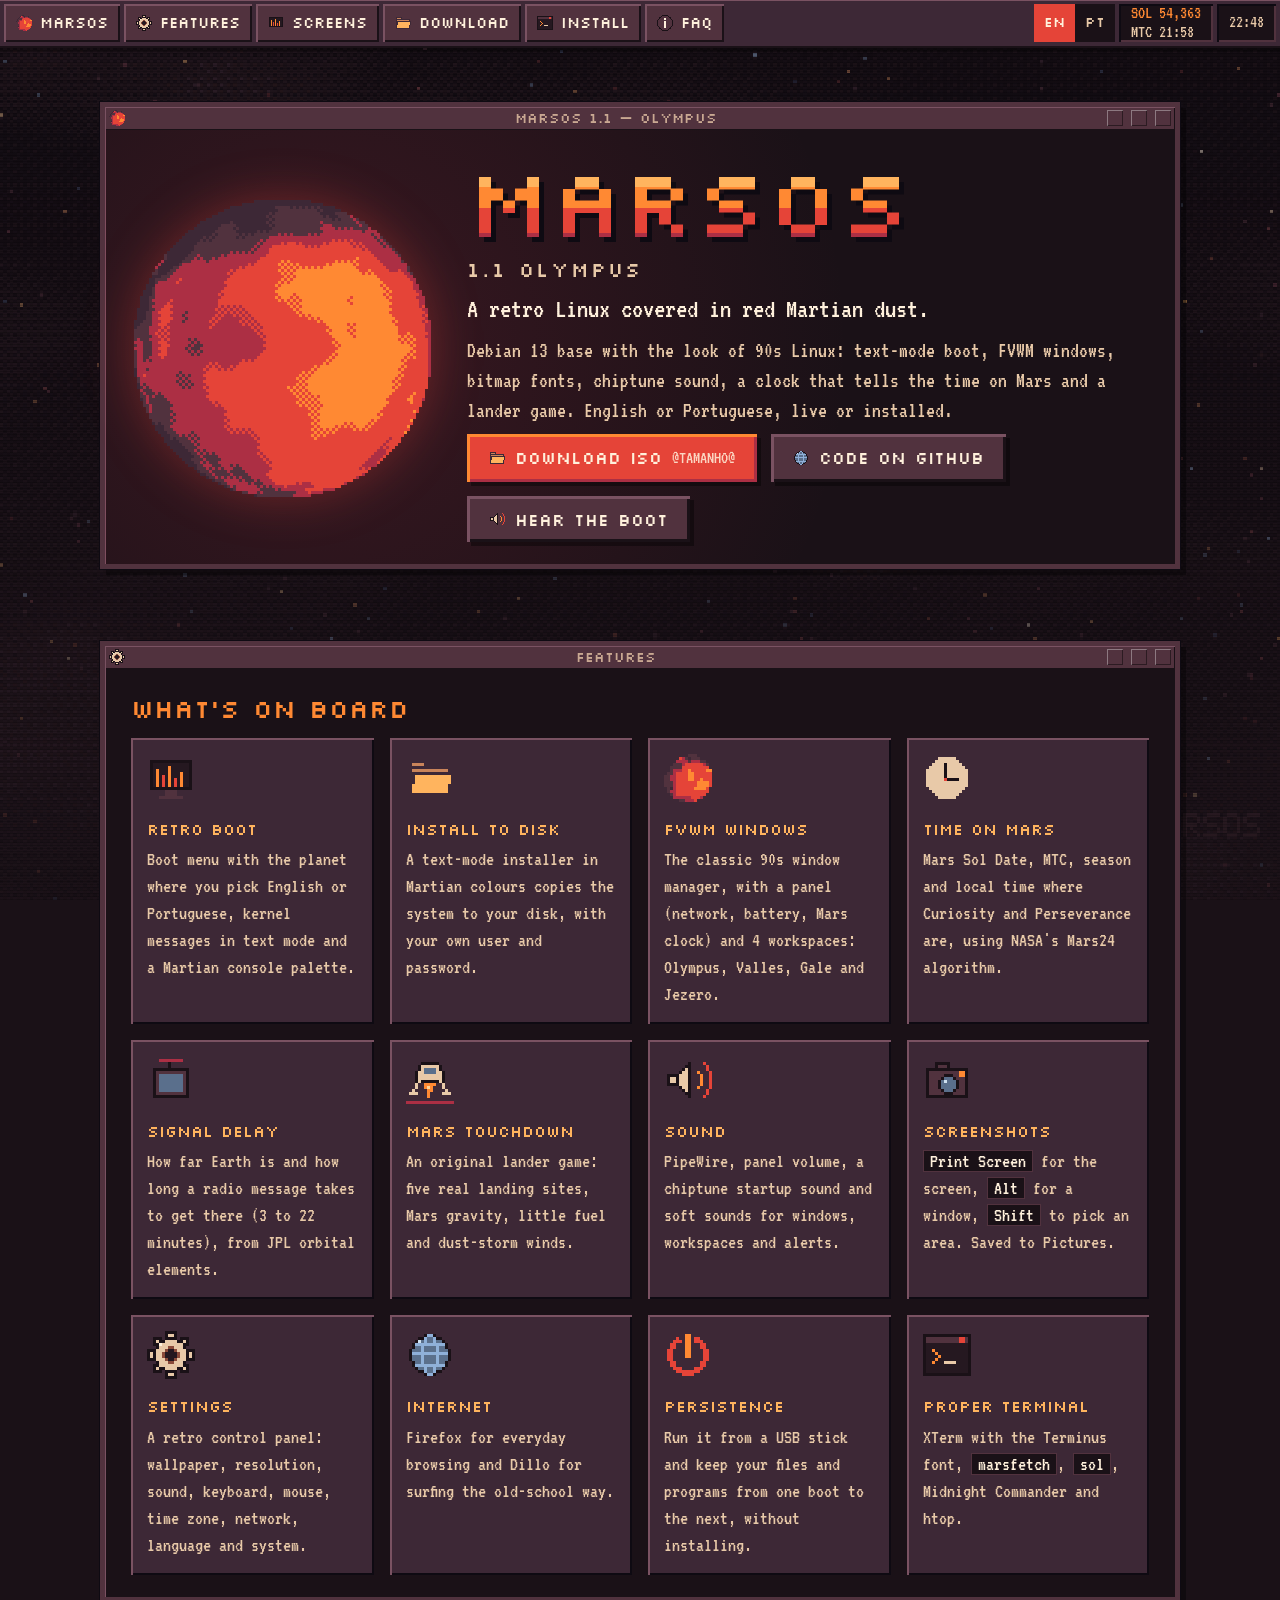
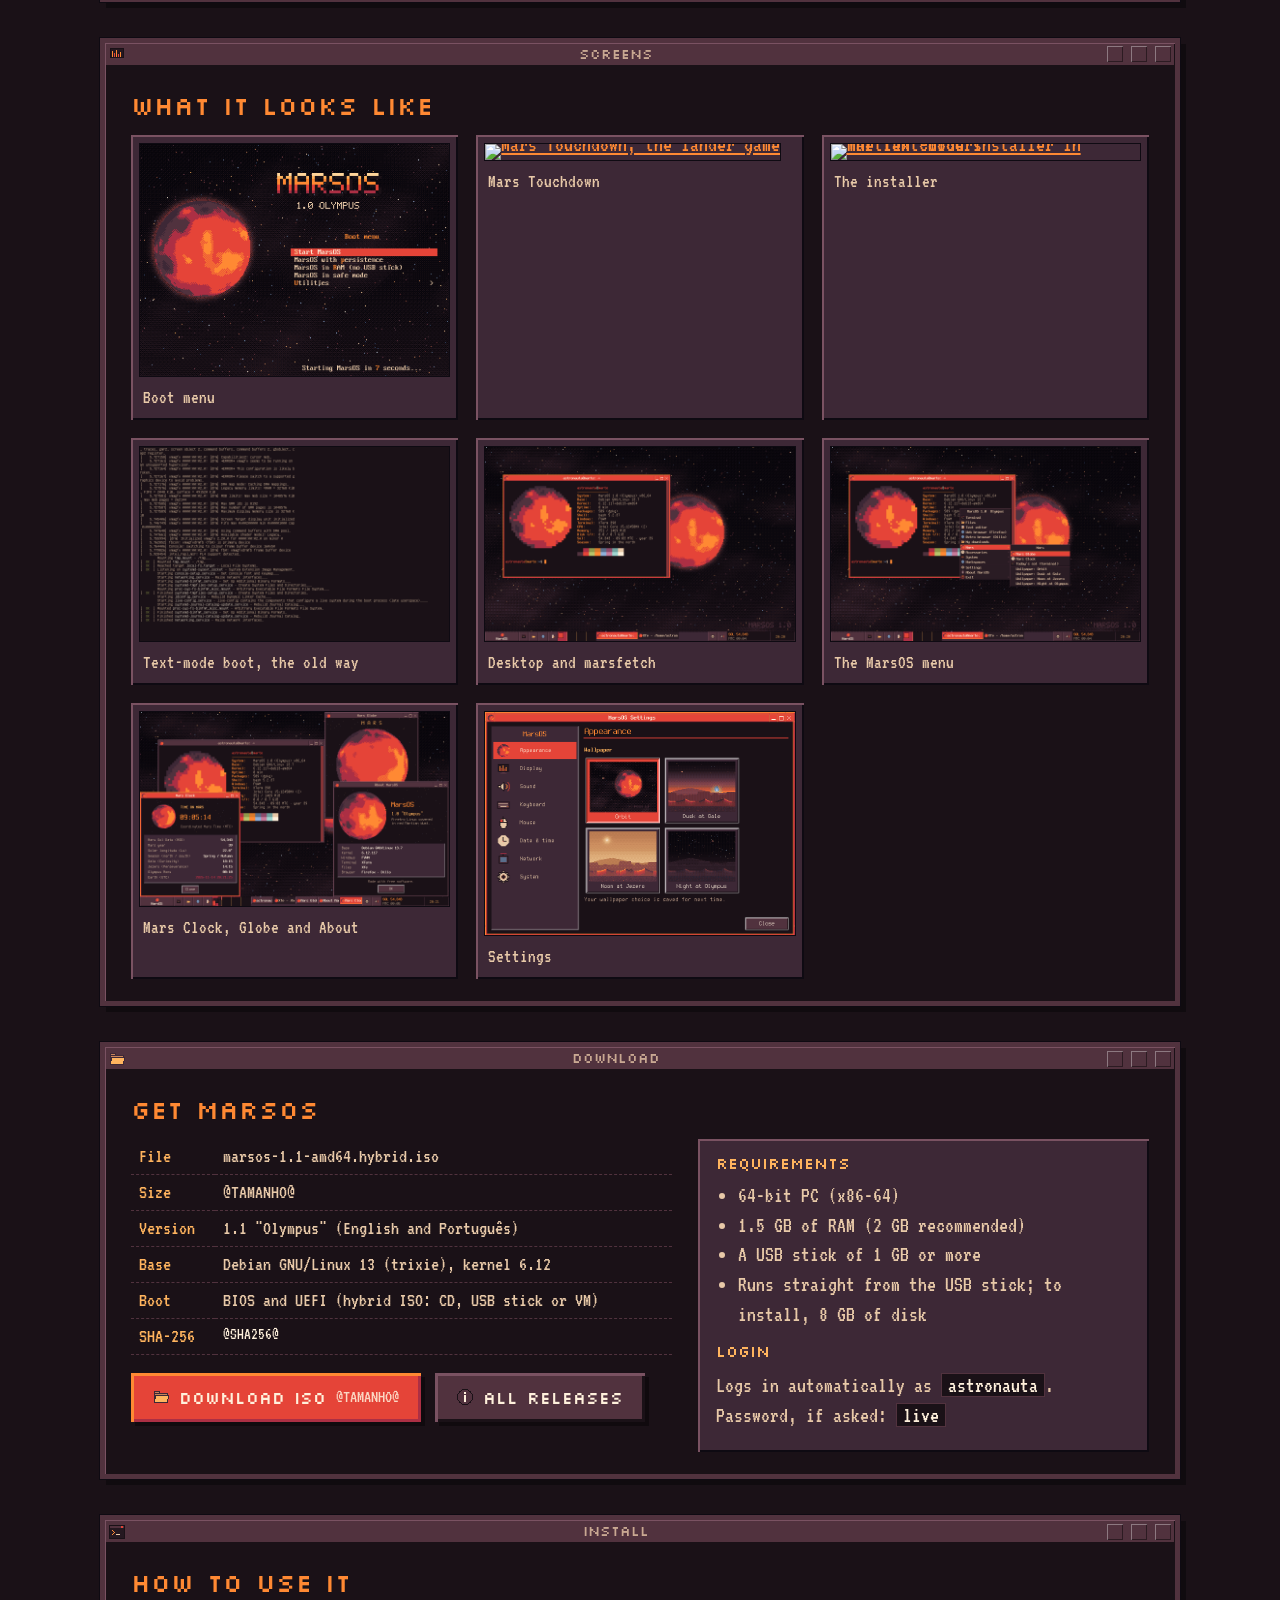
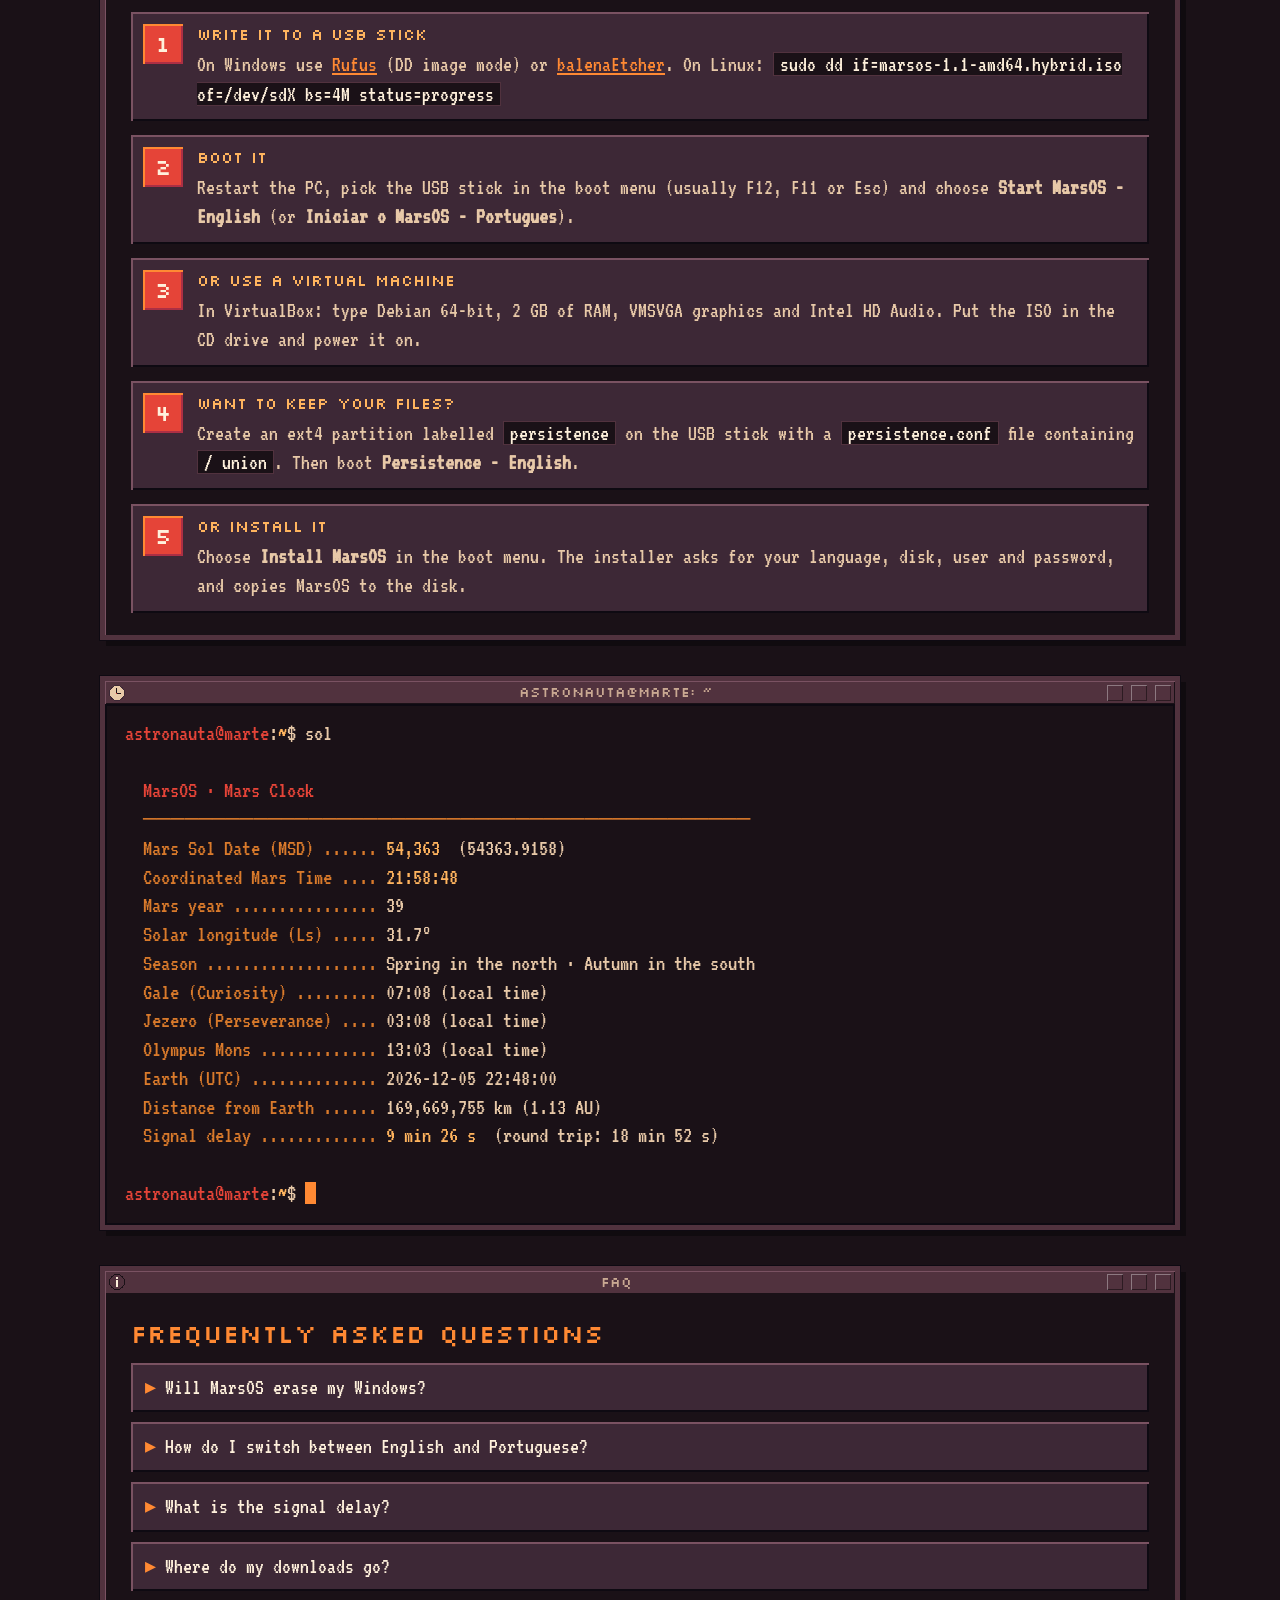
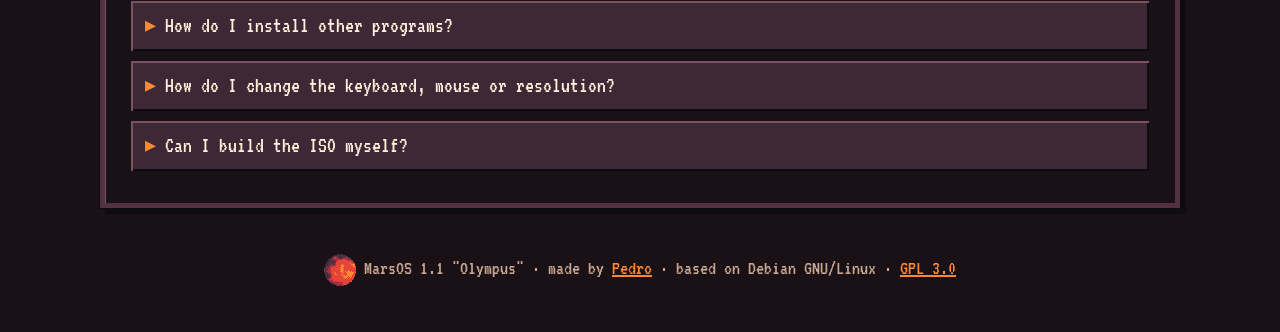
==== commit 44c64e9a: "Site and READMEs for 1.1, installer test script, event sound fix" ====
--- a/docs/index.html
+++ b/docs/index.html
@@ -3,10 +3,10 @@
 <head>
 <meta charset="utf-8">
 <meta name="viewport" content="width=device-width, initial-scale=1">
-<title>MarsOS 1.0 "Olympus" — a retro Linux covered in Martian dust</title>
-<meta name="description" content="MarsOS is a retro Linux based on Debian 13, with a 90s look and a full Martian aesthetic. Download the ISO and run it from a USB stick or a virtual machine.">
-<meta property="og:title" content="MarsOS 1.0 &quot;Olympus&quot;">
-<meta property="og:description" content="A retro Linux covered in red Martian dust. Debian 13 base, FVWM, sound, Mars clock.">
+<title>MarsOS 1.1 "Olympus" — a retro Linux covered in Martian dust</title>
+<meta name="description" content="MarsOS is a retro Linux based on Debian 13, with a 90s look and a full Martian aesthetic. Download the ISO, run it from a USB stick or install it.">
+<meta property="og:title" content="MarsOS 1.1 &quot;Olympus&quot;">
+<meta property="og:description" content="A retro Linux covered in red Martian dust. Debian 13 base, FVWM, installer, Mars clock and a lander game.">
 <meta property="og:image" content="img/banner.png">
 <meta name="theme-color" content="#1a1117">
 <link rel="icon" type="image/png" href="img/favicon.png">
@@ -36,17 +36,17 @@
 
   <section class="hero">
     <div class="janela">
-      <div class="titulo"><img src="img/icons/mini-marte.png" alt=""><span>MarsOS 1.0 — Olympus</span><i></i><i></i><i></i></div>
+      <div class="titulo"><img src="img/icons/mini-marte.png" alt=""><span>MarsOS 1.1 — Olympus</span><i></i><i></i><i></i></div>
       <div class="conteudo">
         <img class="planeta" src="img/marte-girando.gif" width="300" height="300" alt="Planet Mars in pixel art, spinning">
         <div>
           <h1 class="marca">MARSOS</h1>
-          <p class="versao">1.0 OLYMPUS</p>
+          <p class="versao">1.1 OLYMPUS</p>
           <p class="slogan">A retro Linux covered in red Martian dust.</p>
-          <p>Debian 13 base with the look of 90s Linux: text-mode boot, FVWM windows, bitmap fonts, chiptune sound and a clock that tells the time on Mars.</p>
+          <p>Debian 13 base with the look of 90s Linux: text-mode boot, FVWM windows, bitmap fonts, chiptune sound, a clock that tells the time on Mars and a lander game. English or Portuguese, live or installed.</p>
           <div class="acoes">
-            <a class="btn principal" href="https://github.com/PeterMTPS/MarsOS/releases/latest/download/marsos-1.0-en-amd64.hybrid.iso">
-              <img src="img/icons/pasta.png" alt="">Download ISO <small>641 MB</small></a>
+            <a class="btn principal" href="https://github.com/PeterMTPS/MarsOS/releases/latest/download/marsos-1.1-amd64.hybrid.iso">
+              <img src="img/icons/pasta.png" alt="">Download ISO <small>@TAMANHO@</small></a>
             <a class="btn" href="https://github.com/PeterMTPS/MarsOS"><img src="img/icons/globo.png" alt="">Code on GitHub</a>
             <button class="btn" id="tocar-som" type="button" data-som="img/inicio.wav"><img src="img/icons/som.png" alt="">Hear the boot</button>
           </div>
@@ -61,13 +61,17 @@
       <div class="conteudo">
         <h2>What's on board</h2>
         <div class="grade">
-          <div class="recurso"><img src="img/icons/sistema.png" alt=""><h3>Retro boot</h3><p>Boot menu with the planet, kernel messages in text mode and a 16-colour Martian console palette.</p></div>
-          <div class="recurso"><img src="img/icons/mini-marte.png" alt=""><h3>FVWM windows</h3><p>The classic 90s window manager, with a panel and 4 workspaces: Olympus, Valles, Gale and Jezero.</p></div>
+          <div class="recurso"><img src="img/icons/sistema.png" alt=""><h3>Retro boot</h3><p>Boot menu with the planet where you pick English or Portuguese, kernel messages in text mode and a Martian console palette.</p></div>
+          <div class="recurso"><img src="img/icons/pasta.png" alt=""><h3>Install to disk</h3><p>A text-mode installer in Martian colours copies the system to your disk, with your own user and password.</p></div>
+          <div class="recurso"><img src="img/icons/mini-marte.png" alt=""><h3>FVWM windows</h3><p>The classic 90s window manager, with a panel (network, battery, Mars clock) and 4 workspaces: Olympus, Valles, Gale and Jezero.</p></div>
           <div class="recurso"><img src="img/icons/relogio.png" alt=""><h3>Time on Mars</h3><p>Mars Sol Date, MTC, season and local time where Curiosity and Perseverance are, using NASA's Mars24 algorithm.</p></div>
-          <div class="recurso"><img src="img/icons/som.png" alt=""><h3>Sound</h3><p>PipeWire, volume control in the panel, volume keys and a chiptune startup sound.</p></div>
-          <div class="recurso"><img src="img/icons/engrenagem.png" alt=""><h3>Settings</h3><p>A retro control panel: wallpaper, resolution, sound, keyboard, mouse, time zone, network and system.</p></div>
+          <div class="recurso"><img src="img/icons/rede.png" alt=""><h3>Signal delay</h3><p>How far Earth is and how long a radio message takes to get there (3 to 22 minutes), from JPL orbital elements.</p></div>
+          <div class="recurso"><img src="img/icons/jogo.png" alt=""><h3>Mars Touchdown</h3><p>An original lander game: five real landing sites, Mars gravity, little fuel and dust-storm winds.</p></div>
+          <div class="recurso"><img src="img/icons/som.png" alt=""><h3>Sound</h3><p>PipeWire, panel volume, a chiptune startup sound and soft sounds for windows, workspaces and alerts.</p></div>
+          <div class="recurso"><img src="img/icons/captura.png" alt=""><h3>Screenshots</h3><p><code>Print Screen</code> for the screen, <code>Alt</code> for a window, <code>Shift</code> to pick an area. Saved to Pictures.</p></div>
+          <div class="recurso"><img src="img/icons/engrenagem.png" alt=""><h3>Settings</h3><p>A retro control panel: wallpaper, resolution, sound, keyboard, mouse, time zone, network, language and system.</p></div>
           <div class="recurso"><img src="img/icons/globo.png" alt=""><h3>Internet</h3><p>Firefox for everyday browsing and Dillo for surfing the old-school way.</p></div>
-          <div class="recurso"><img src="img/icons/pasta.png" alt=""><h3>Persistence</h3><p>Run it from a USB stick and keep your files and programs from one boot to the next.</p></div>
+          <div class="recurso"><img src="img/icons/desligar.png" alt=""><h3>Persistence</h3><p>Run it from a USB stick and keep your files and programs from one boot to the next, without installing.</p></div>
           <div class="recurso"><img src="img/icons/terminal.png" alt=""><h3>Proper terminal</h3><p>XTerm with the Terminus font, <code>marsfetch</code>, <code>sol</code>, Midnight Commander and htop.</p></div>
         </div>
       </div>
@@ -81,6 +85,8 @@
         <h2>What it looks like</h2>
         <div class="galeria">
           <figure><a href="img/en/boot.png"><img src="img/en/boot.png" alt="Boot menu with the planet and the MARSOS logo" loading="lazy"></a><figcaption>Boot menu</figcaption></figure>
+          <figure><a href="img/en/jogo.png"><img src="img/en/jogo.png" alt="Mars Touchdown, the lander game" loading="lazy"></a><figcaption>Mars Touchdown</figcaption></figure>
+          <figure><a href="img/en/instalador.png"><img src="img/en/instalador.png" alt="The text-mode installer in Martian colours" loading="lazy"></a><figcaption>The installer</figcaption></figure>
           <figure><a href="img/boot-texto.png"><img src="img/boot-texto.png" alt="Text-mode boot messages in Martian colours" loading="lazy"></a><figcaption>Text-mode boot, the old way</figcaption></figure>
           <figure><a href="img/en/desktop.png"><img src="img/en/desktop.png" alt="Desktop with marsfetch in the terminal" loading="lazy"></a><figcaption>Desktop and marsfetch</figcaption></figure>
           <figure><a href="img/en/menu.png"><img src="img/en/menu.png" alt="The MarsOS menu" loading="lazy"></a><figcaption>The MarsOS menu</figcaption></figure>
@@ -99,17 +105,16 @@
         <div class="download">
           <div>
             <table class="ficha">
-              <tr><td>File</td><td>marsos-1.0-en-amd64.hybrid.iso</td></tr>
-              <tr><td>Size</td><td>641 MB</td></tr>
-              <tr><td>Version</td><td>1.0 "Olympus" (English)</td></tr>
-              <tr><td>Base</td><td>Debian GNU/Linux 13.7 (trixie), kernel 6.12</td></tr>
+              <tr><td>File</td><td>marsos-1.1-amd64.hybrid.iso</td></tr>
+              <tr><td>Size</td><td>@TAMANHO@</td></tr>
+              <tr><td>Version</td><td>1.1 "Olympus" (English and Português)</td></tr>
+              <tr><td>Base</td><td>Debian GNU/Linux 13 (trixie), kernel 6.12</td></tr>
               <tr><td>Boot</td><td>BIOS and UEFI (hybrid ISO: CD, USB stick or VM)</td></tr>
-              <tr><td>SHA-256</td><td class="hash">d3a98e5b32a7771889e9a607fe85090c9d81e3e65632ee8398abb8bfaa2cb7e4</td></tr>
+              <tr><td>SHA-256</td><td class="hash">@SHA256@</td></tr>
             </table>
             <p class="acoes" style="margin-top:18px">
-              <a class="btn principal" href="https://github.com/PeterMTPS/MarsOS/releases/latest/download/marsos-1.0-en-amd64.hybrid.iso">
-                <img src="img/icons/pasta.png" alt="">Download ISO <small>641 MB</small></a>
-              <a class="btn" href="https://github.com/PeterMTPS/MarsOS/releases/latest/download/marsos-1.0-amd64.hybrid.iso"><img src="img/icons/globo.png" alt="">Portuguese ISO</a>
+              <a class="btn principal" href="https://github.com/PeterMTPS/MarsOS/releases/latest/download/marsos-1.1-amd64.hybrid.iso">
+                <img src="img/icons/pasta.png" alt="">Download ISO <small>@TAMANHO@</small></a>
               <a class="btn" href="https://github.com/PeterMTPS/MarsOS/releases"><img src="img/icons/sobre.png" alt="">All releases</a>
             </p>
           </div>
@@ -119,7 +124,7 @@
               <li>64-bit PC (x86-64)</li>
               <li>1.5 GB of RAM (2 GB recommended)</li>
               <li>A USB stick of 1 GB or more</li>
-              <li>Nothing gets installed on your disk: it runs straight from the USB stick</li>
+              <li>Runs straight from the USB stick; to install, 8 GB of disk</li>
             </ul>
             <h3 style="margin-top:12px">Login</h3>
             <p>Logs in automatically as <code>astronauta</code>.<br>Password, if asked: <code>live</code></p>
@@ -135,10 +140,11 @@
       <div class="conteudo">
         <h2>How to use it</h2>
         <ol class="passos">
-          <li><h3>Write it to a USB stick</h3>On Windows use <a href="https://rufus.ie">Rufus</a> (DD image mode) or <a href="https://etcher.balena.io">balenaEtcher</a>. On Linux: <code>sudo dd if=marsos-1.0-en-amd64.hybrid.iso of=/dev/sdX bs=4M status=progress</code></li>
-          <li><h3>Boot it</h3>Restart the PC, pick the USB stick in the boot menu (usually F12, F11 or Esc) and choose <b>Start MarsOS</b>.</li>
+          <li><h3>Write it to a USB stick</h3>On Windows use <a href="https://rufus.ie">Rufus</a> (DD image mode) or <a href="https://etcher.balena.io">balenaEtcher</a>. On Linux: <code>sudo dd if=marsos-1.1-amd64.hybrid.iso of=/dev/sdX bs=4M status=progress</code></li>
+          <li><h3>Boot it</h3>Restart the PC, pick the USB stick in the boot menu (usually F12, F11 or Esc) and choose <b>Start MarsOS - English</b> (or <b>Iniciar o MarsOS - Portugues</b>).</li>
           <li><h3>Or use a virtual machine</h3>In VirtualBox: type Debian 64-bit, 2 GB of RAM, VMSVGA graphics and Intel HD Audio. Put the ISO in the CD drive and power it on.</li>
-          <li><h3>Want to keep your files?</h3>Create an ext4 partition labelled <code>persistence</code> on the USB stick with a <code>persistence.conf</code> file containing <code>/ union</code>. Then boot <b>MarsOS with persistence</b>.</li>
+          <li><h3>Want to keep your files?</h3>Create an ext4 partition labelled <code>persistence</code> on the USB stick with a <code>persistence.conf</code> file containing <code>/ union</code>. Then boot <b>Persistence - English</b>.</li>
+          <li><h3>Or install it</h3>Choose <b>Install MarsOS</b> in the boot menu. The installer asks for your language, disk, user and password, and copies MarsOS to the disk.</li>
         </ol>
       </div>
     </div>
@@ -156,11 +162,13 @@
       <div class="titulo"><img src="img/icons/sobre.png" alt=""><span>FAQ</span><i></i><i></i><i></i></div>
       <div class="conteudo">
         <h2>Frequently asked questions</h2>
-        <details><summary>Will MarsOS erase my Windows?</summary><div>No. It runs straight from the USB stick (live mode) and doesn't touch your disk.</div></details>
+        <details><summary>Will MarsOS erase my Windows?</summary><div>Not in live mode: it runs straight from the USB stick and doesn't touch your disk. Only the installer writes to the disk, and it asks first: read its partitioning screen carefully.</div></details>
+        <details><summary>How do I switch between English and Portuguese?</summary><div>Pick the language in the boot menu. Once running, Settings → System → Language switches it and restarts the session.</div></details>
+        <details><summary>What is the signal delay?</summary><div>Radio waves travel at the speed of light, and Earth and Mars are 55 to 400 million km apart, so a message to a rover takes 3 to 22 minutes each way. Type <code>sol</code> in the terminal to see today's delay.</div></details>
         <details><summary>Where do my downloads go?</summary><div>To the <code>Downloads</code> folder (menu → My downloads). In normal mode everything is gone at shutdown; to keep things, use persistence mode.</div></details>
         <details><summary>How do I install other programs?</summary><div>Open a terminal and run <code>sudo apt update</code>, then <code>sudo apt install program-name</code>. With persistence, the program is still there after a reboot.</div></details>
         <details><summary>How do I change the keyboard, mouse or resolution?</summary><div>Click the gear in the panel (Settings). Everything is saved for next time.</div></details>
-        <details><summary>Can I build the ISO myself?</summary><div>Yes. The code is on <a href="https://github.com/PeterMTPS/MarsOS">GitHub</a>: on a Debian 13 machine just run <code>sudo ./build.sh en</code>. There are also Windows scripts that do everything using VirtualBox.</div></details>
+        <details><summary>Can I build the ISO myself?</summary><div>Yes. The code is on <a href="https://github.com/PeterMTPS/MarsOS">GitHub</a>: on a Debian 13 machine just run <code>sudo ./build.sh</code>. GitHub Actions also builds it automatically, and there are Windows scripts that do everything using VirtualBox.</div></details>
       </div>
     </div>
   </section>
@@ -169,7 +177,7 @@
 
 <footer>
   <img src="img/marte.png" alt="">
-  MarsOS 1.0 "Olympus" · made by <a href="https://github.com/PeterMTPS">Pedro</a> · based on Debian GNU/Linux
+  MarsOS 1.1 "Olympus" · made by <a href="https://github.com/PeterMTPS">Pedro</a> · based on Debian GNU/Linux · <a href="https://github.com/PeterMTPS/MarsOS/blob/main/LICENSE">GPL 3.0</a>
 </footer>
 
 <script src="marte.js"></script>
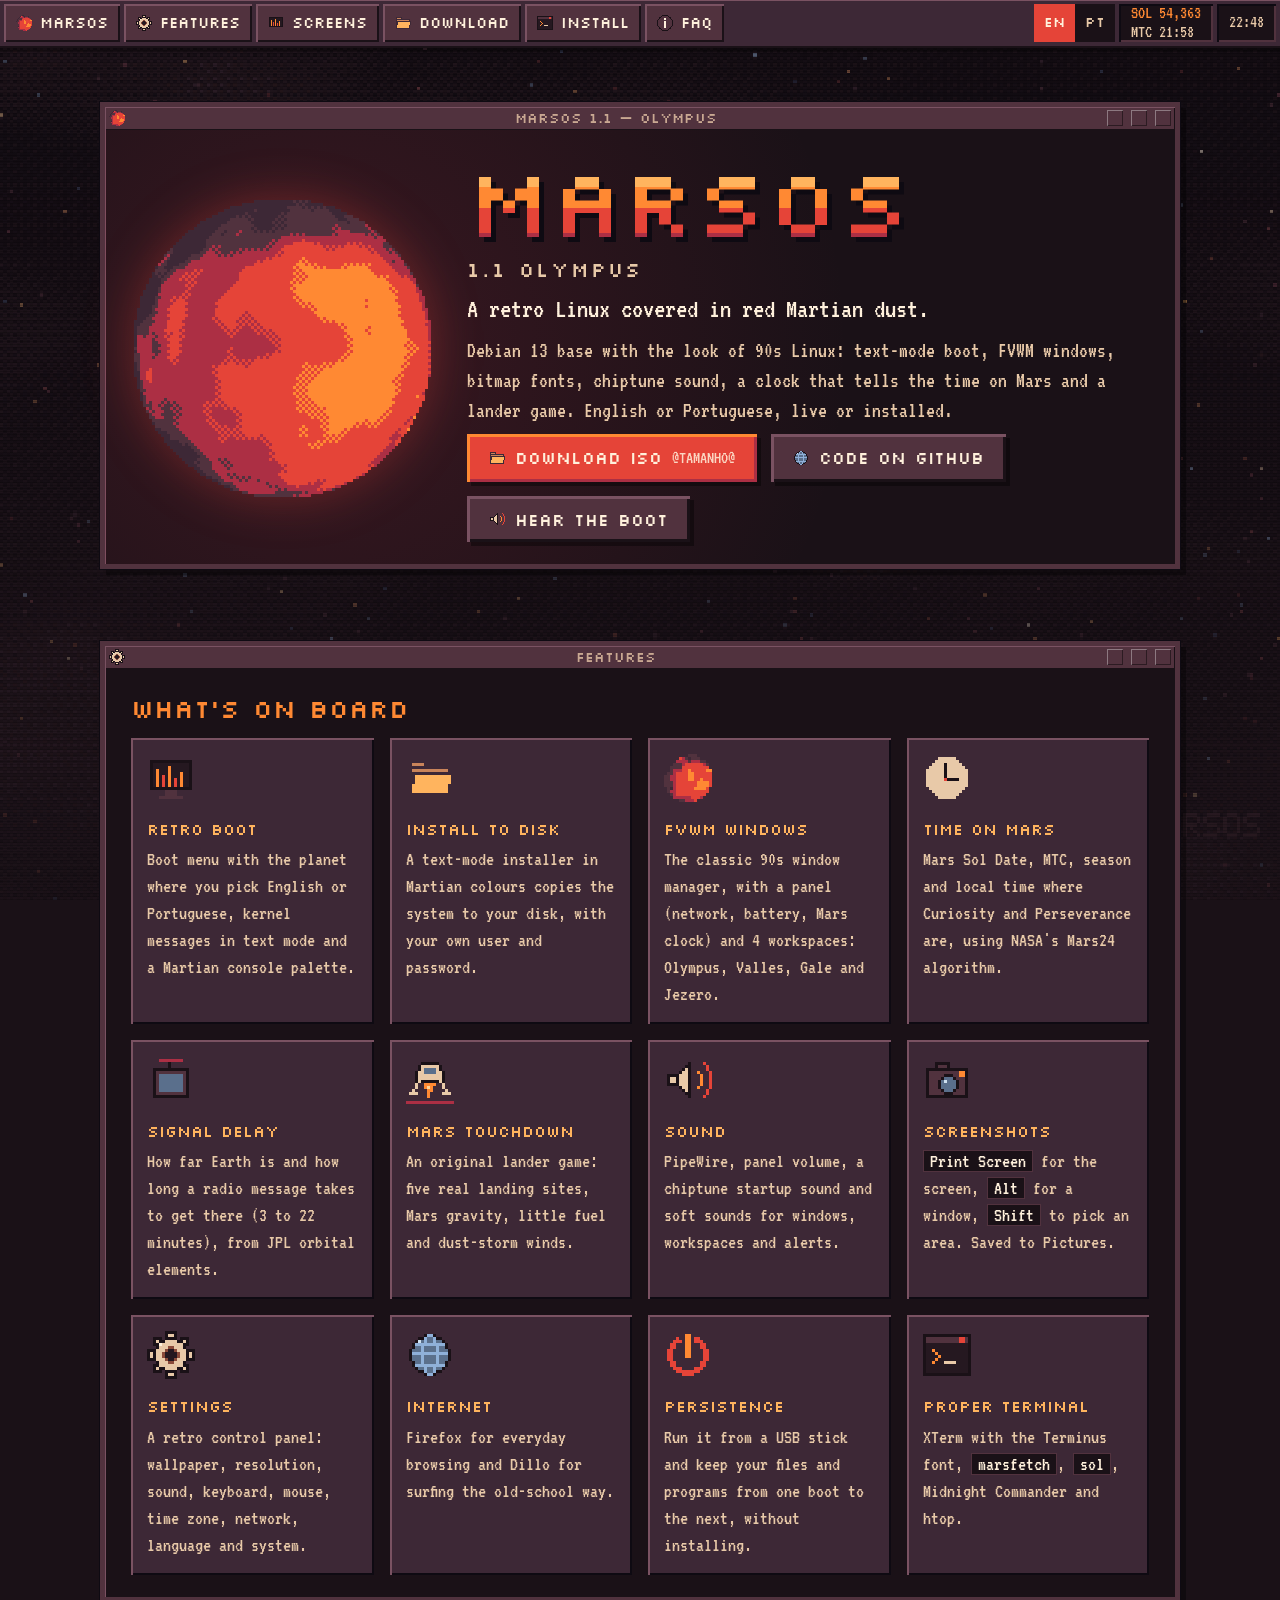
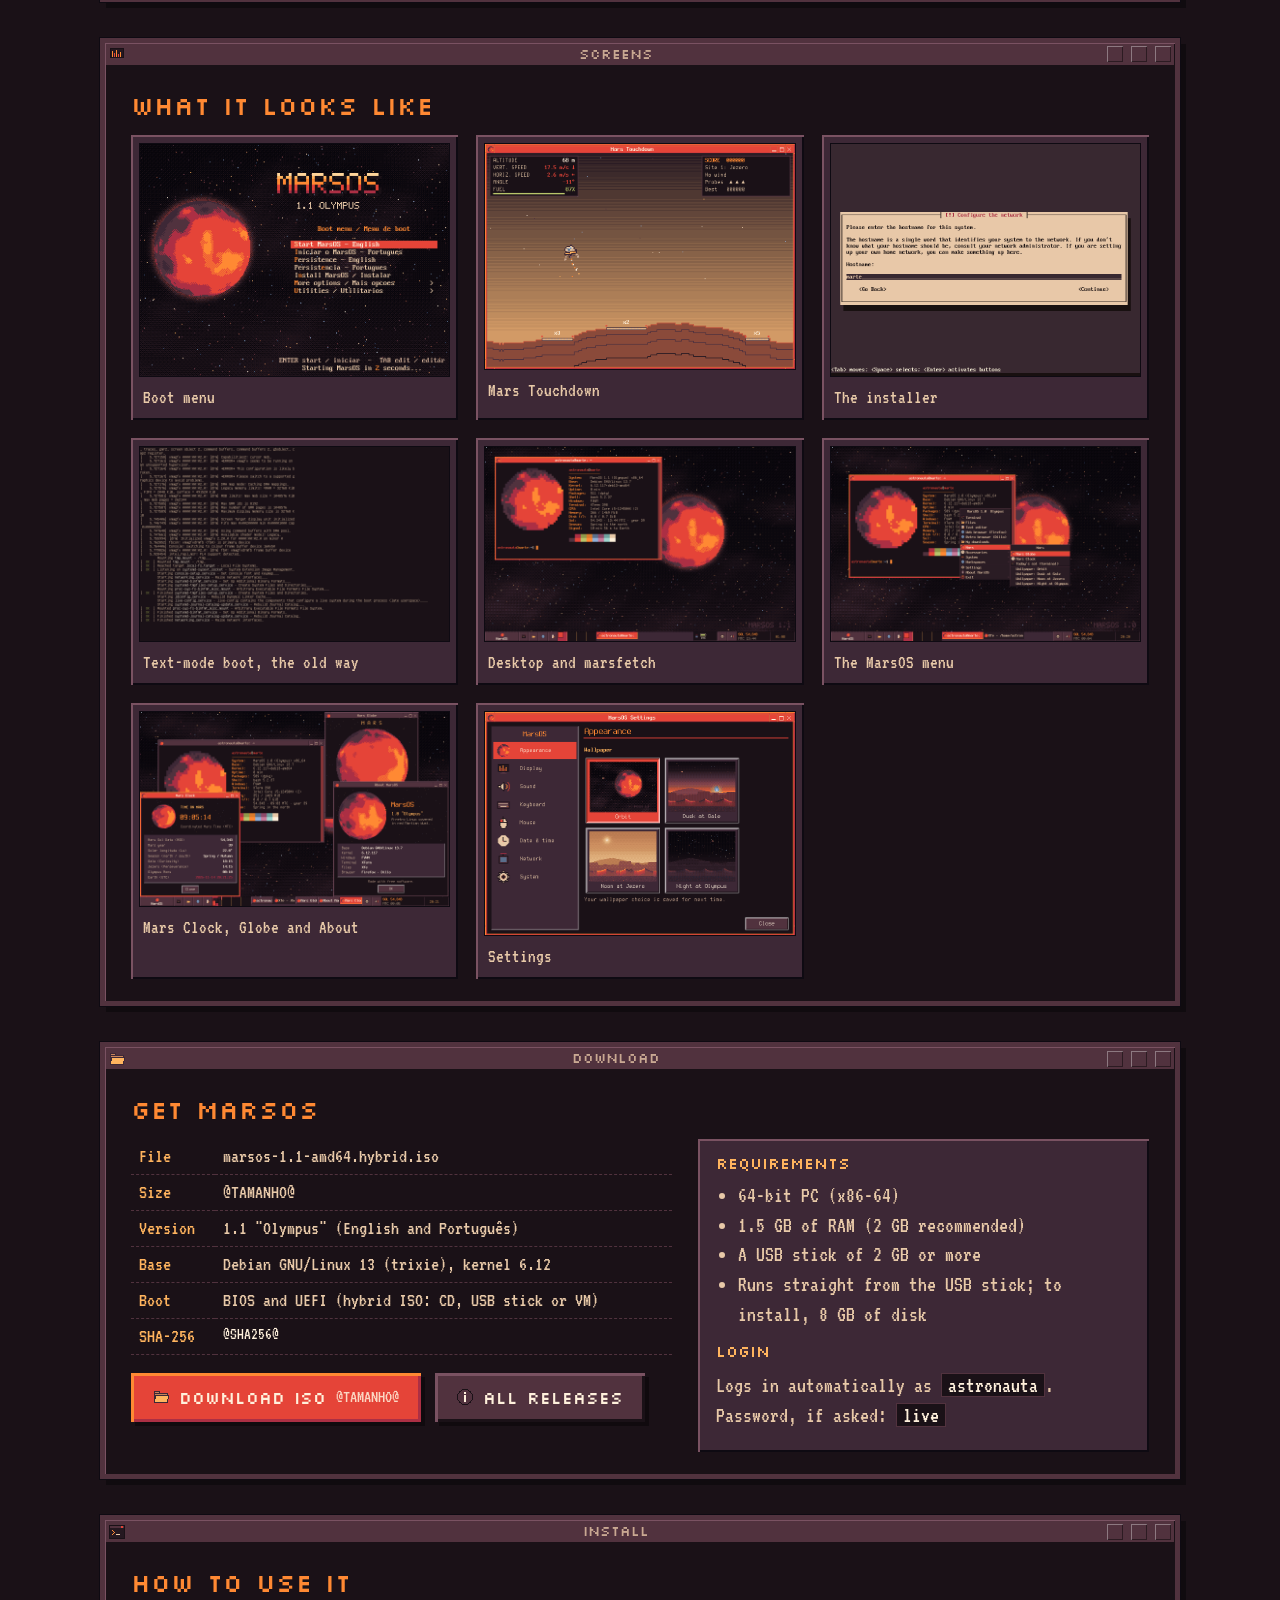
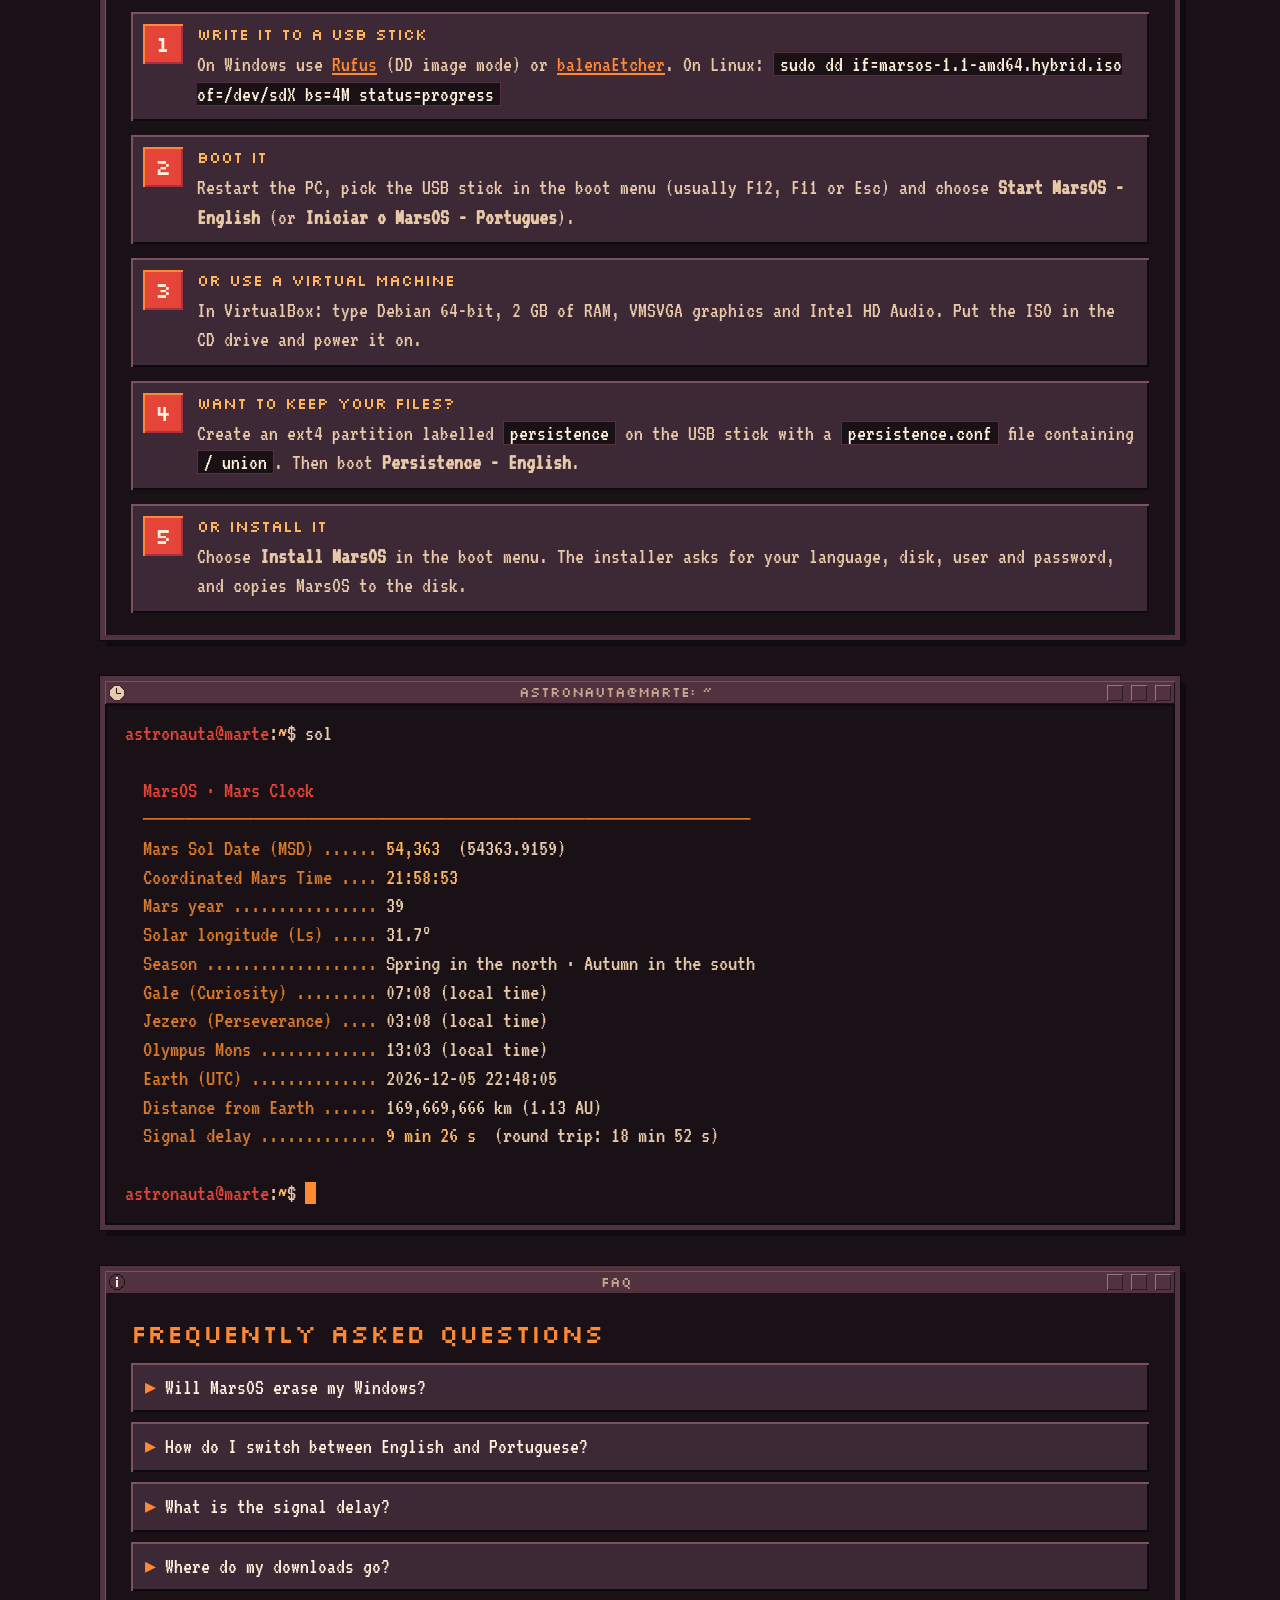
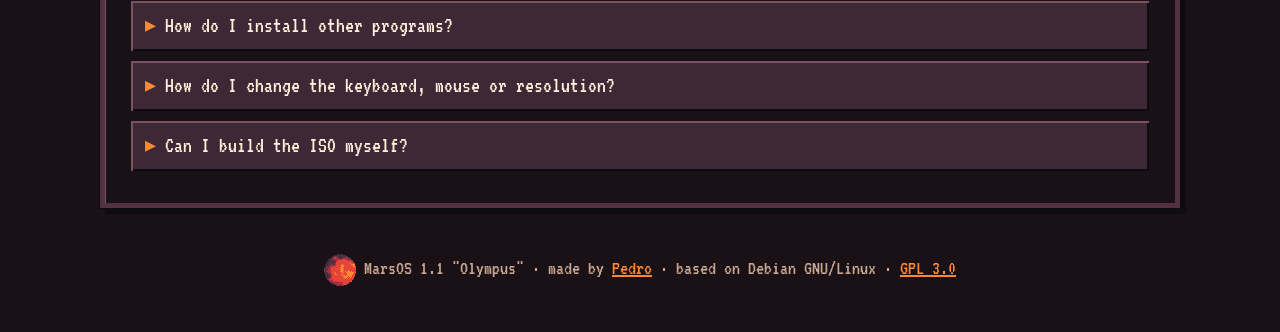
==== commit 2c559fb1: "Fixes from VM tests: FVWM styles match Tk instance names, Firefox distribution.ini, Martian installe" ====
--- a/docs/index.html
+++ b/docs/index.html
@@ -123,7 +123,7 @@
             <ul>
               <li>64-bit PC (x86-64)</li>
               <li>1.5 GB of RAM (2 GB recommended)</li>
-              <li>A USB stick of 1 GB or more</li>
+              <li>A USB stick of 2 GB or more</li>
               <li>Runs straight from the USB stick; to install, 8 GB of disk</li>
             </ul>
             <h3 style="margin-top:12px">Login</h3>
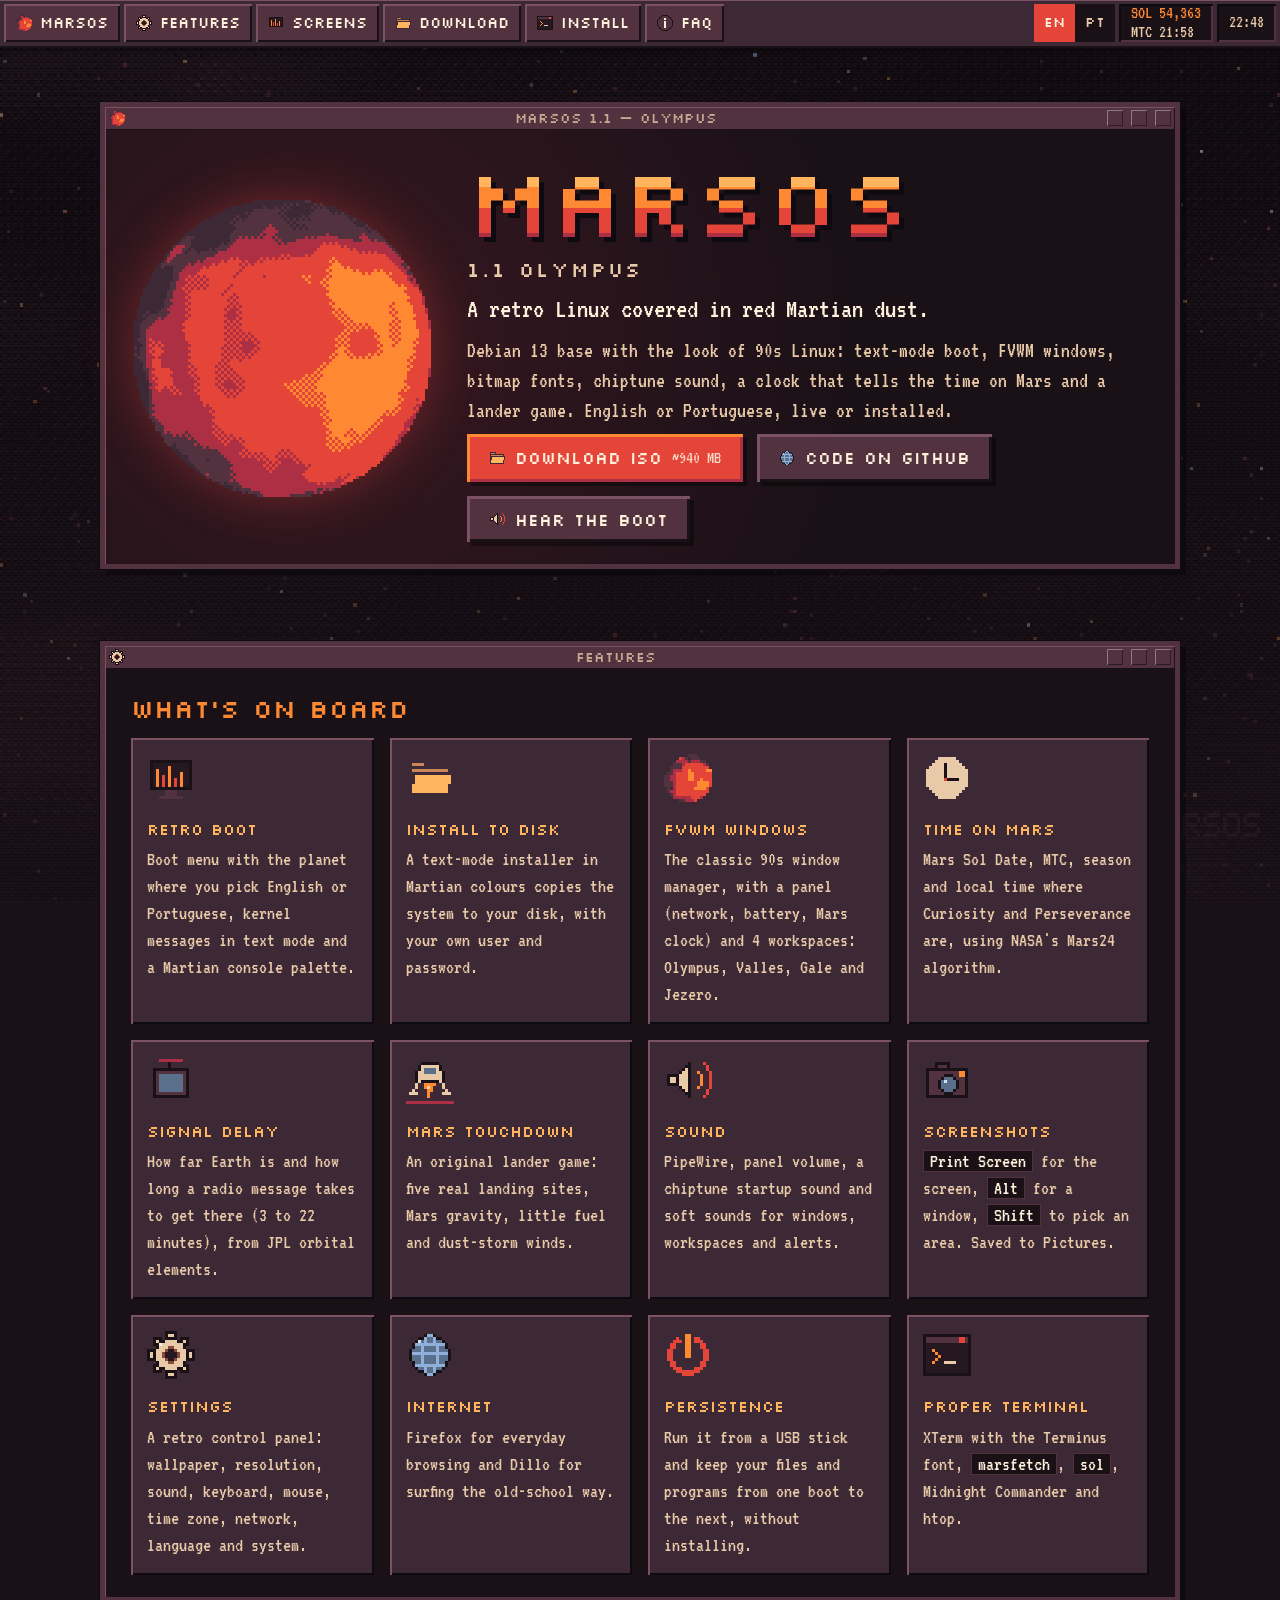
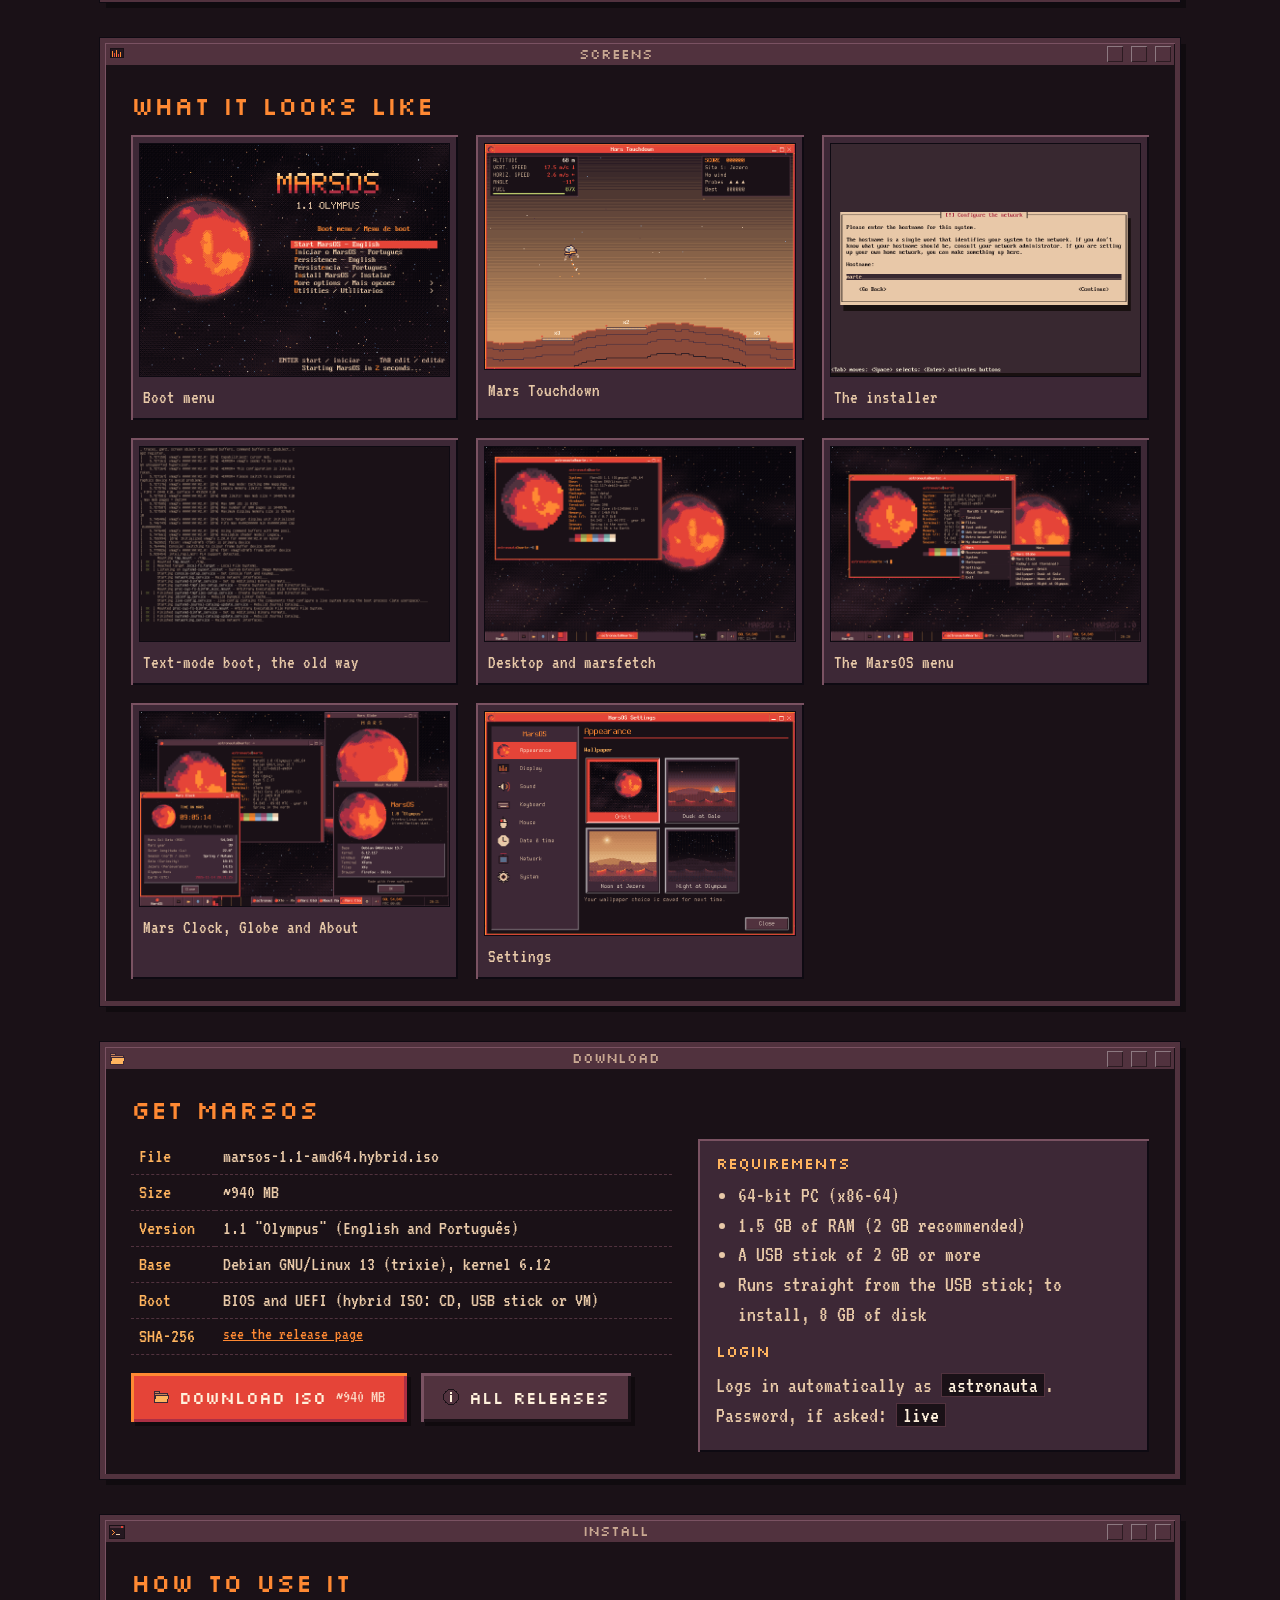
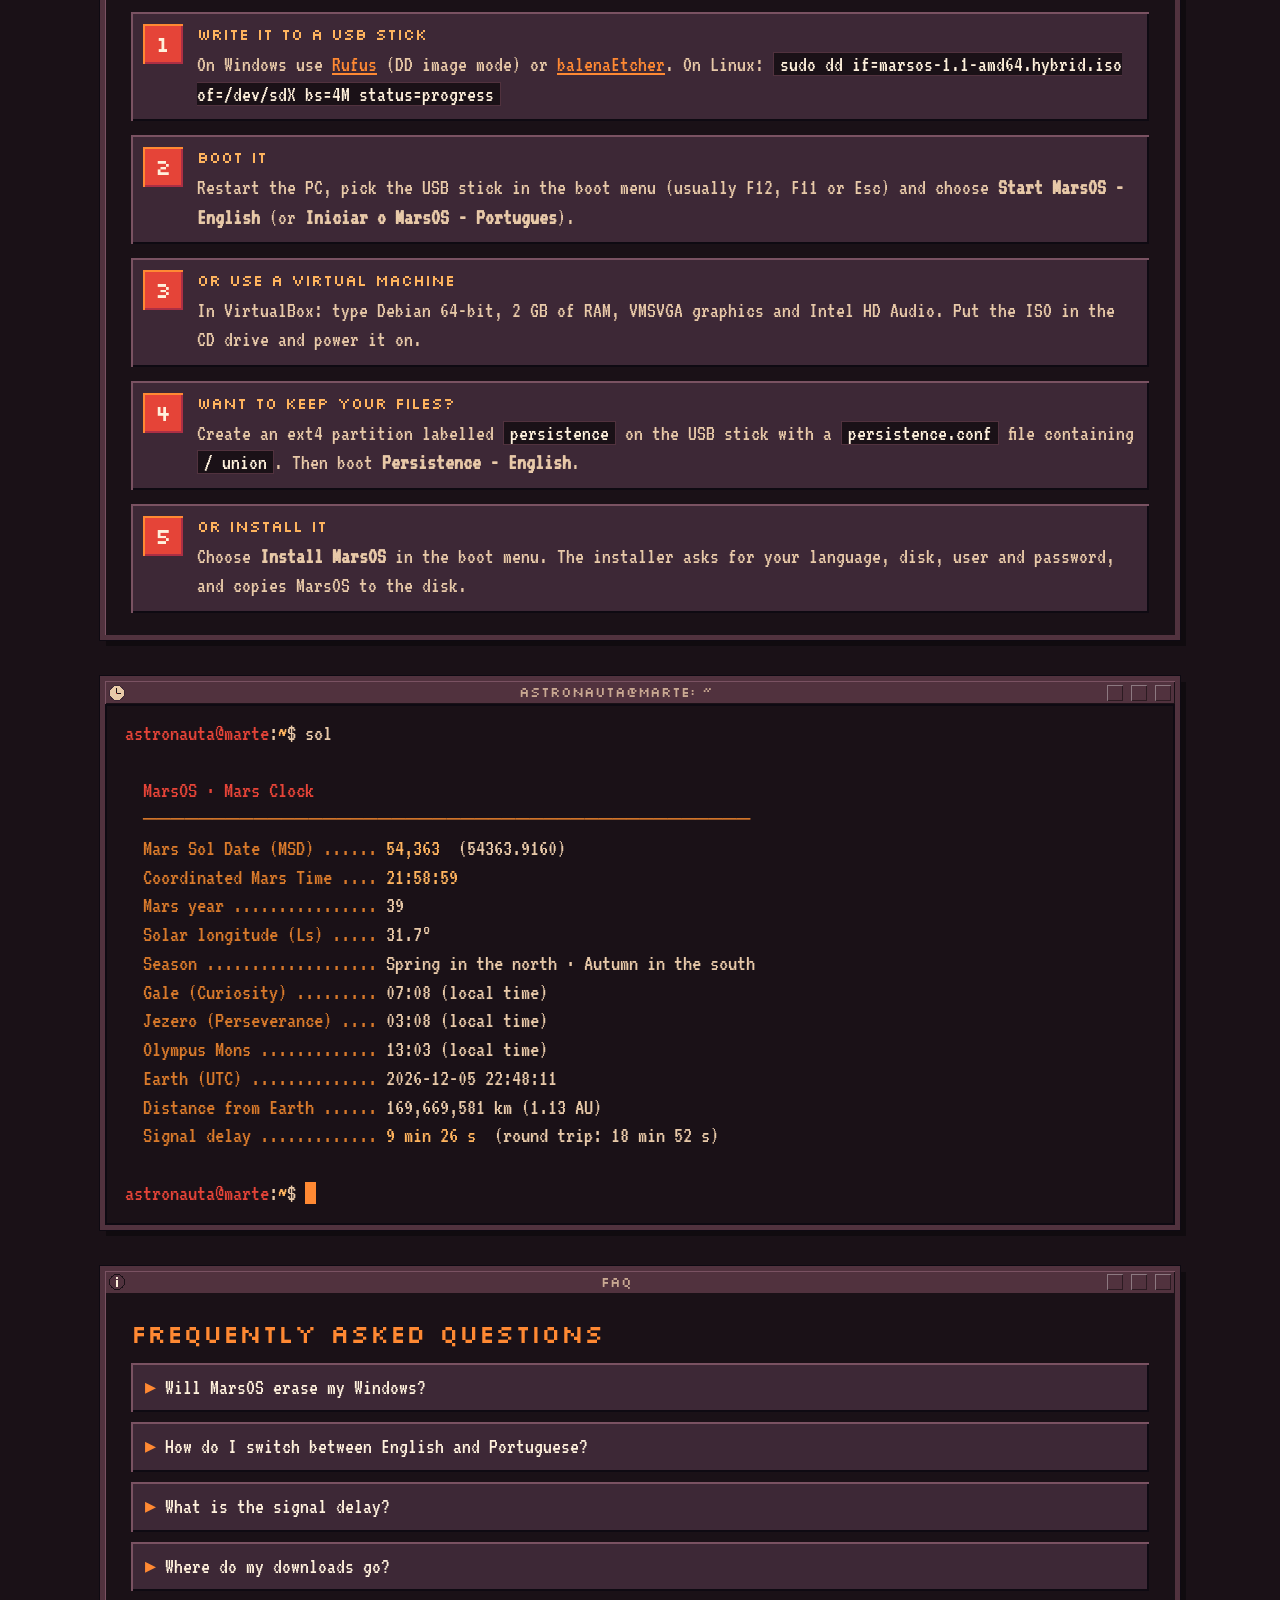
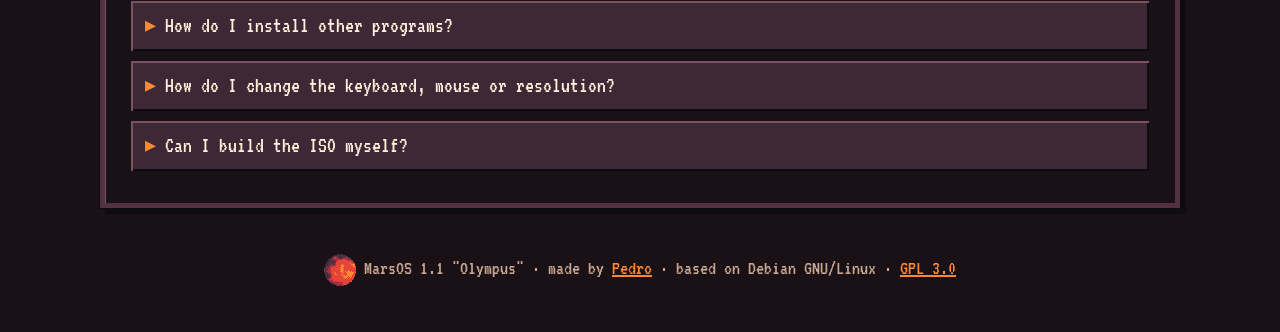
==== commit 1da8d72e: "Site: size and checksum point to the release until the ISO is published" ====
--- a/docs/index.html
+++ b/docs/index.html
@@ -46,7 +46,7 @@
           <p>Debian 13 base with the look of 90s Linux: text-mode boot, FVWM windows, bitmap fonts, chiptune sound, a clock that tells the time on Mars and a lander game. English or Portuguese, live or installed.</p>
           <div class="acoes">
             <a class="btn principal" href="https://github.com/PeterMTPS/MarsOS/releases/latest/download/marsos-1.1-amd64.hybrid.iso">
-              <img src="img/icons/pasta.png" alt="">Download ISO <small>@TAMANHO@</small></a>
+              <img src="img/icons/pasta.png" alt="">Download ISO <small>~940 MB</small></a>
             <a class="btn" href="https://github.com/PeterMTPS/MarsOS"><img src="img/icons/globo.png" alt="">Code on GitHub</a>
             <button class="btn" id="tocar-som" type="button" data-som="img/inicio.wav"><img src="img/icons/som.png" alt="">Hear the boot</button>
           </div>
@@ -106,15 +106,15 @@
           <div>
             <table class="ficha">
               <tr><td>File</td><td>marsos-1.1-amd64.hybrid.iso</td></tr>
-              <tr><td>Size</td><td>@TAMANHO@</td></tr>
+              <tr><td>Size</td><td>~940 MB</td></tr>
               <tr><td>Version</td><td>1.1 "Olympus" (English and Português)</td></tr>
               <tr><td>Base</td><td>Debian GNU/Linux 13 (trixie), kernel 6.12</td></tr>
               <tr><td>Boot</td><td>BIOS and UEFI (hybrid ISO: CD, USB stick or VM)</td></tr>
-              <tr><td>SHA-256</td><td class="hash">@SHA256@</td></tr>
+              <tr><td>SHA-256</td><td class="hash"><a href="https://github.com/PeterMTPS/MarsOS/releases/latest">see the release page</a></td></tr>
             </table>
             <p class="acoes" style="margin-top:18px">
               <a class="btn principal" href="https://github.com/PeterMTPS/MarsOS/releases/latest/download/marsos-1.1-amd64.hybrid.iso">
-                <img src="img/icons/pasta.png" alt="">Download ISO <small>@TAMANHO@</small></a>
+                <img src="img/icons/pasta.png" alt="">Download ISO <small>~940 MB</small></a>
               <a class="btn" href="https://github.com/PeterMTPS/MarsOS/releases"><img src="img/icons/sobre.png" alt="">All releases</a>
             </p>
           </div>
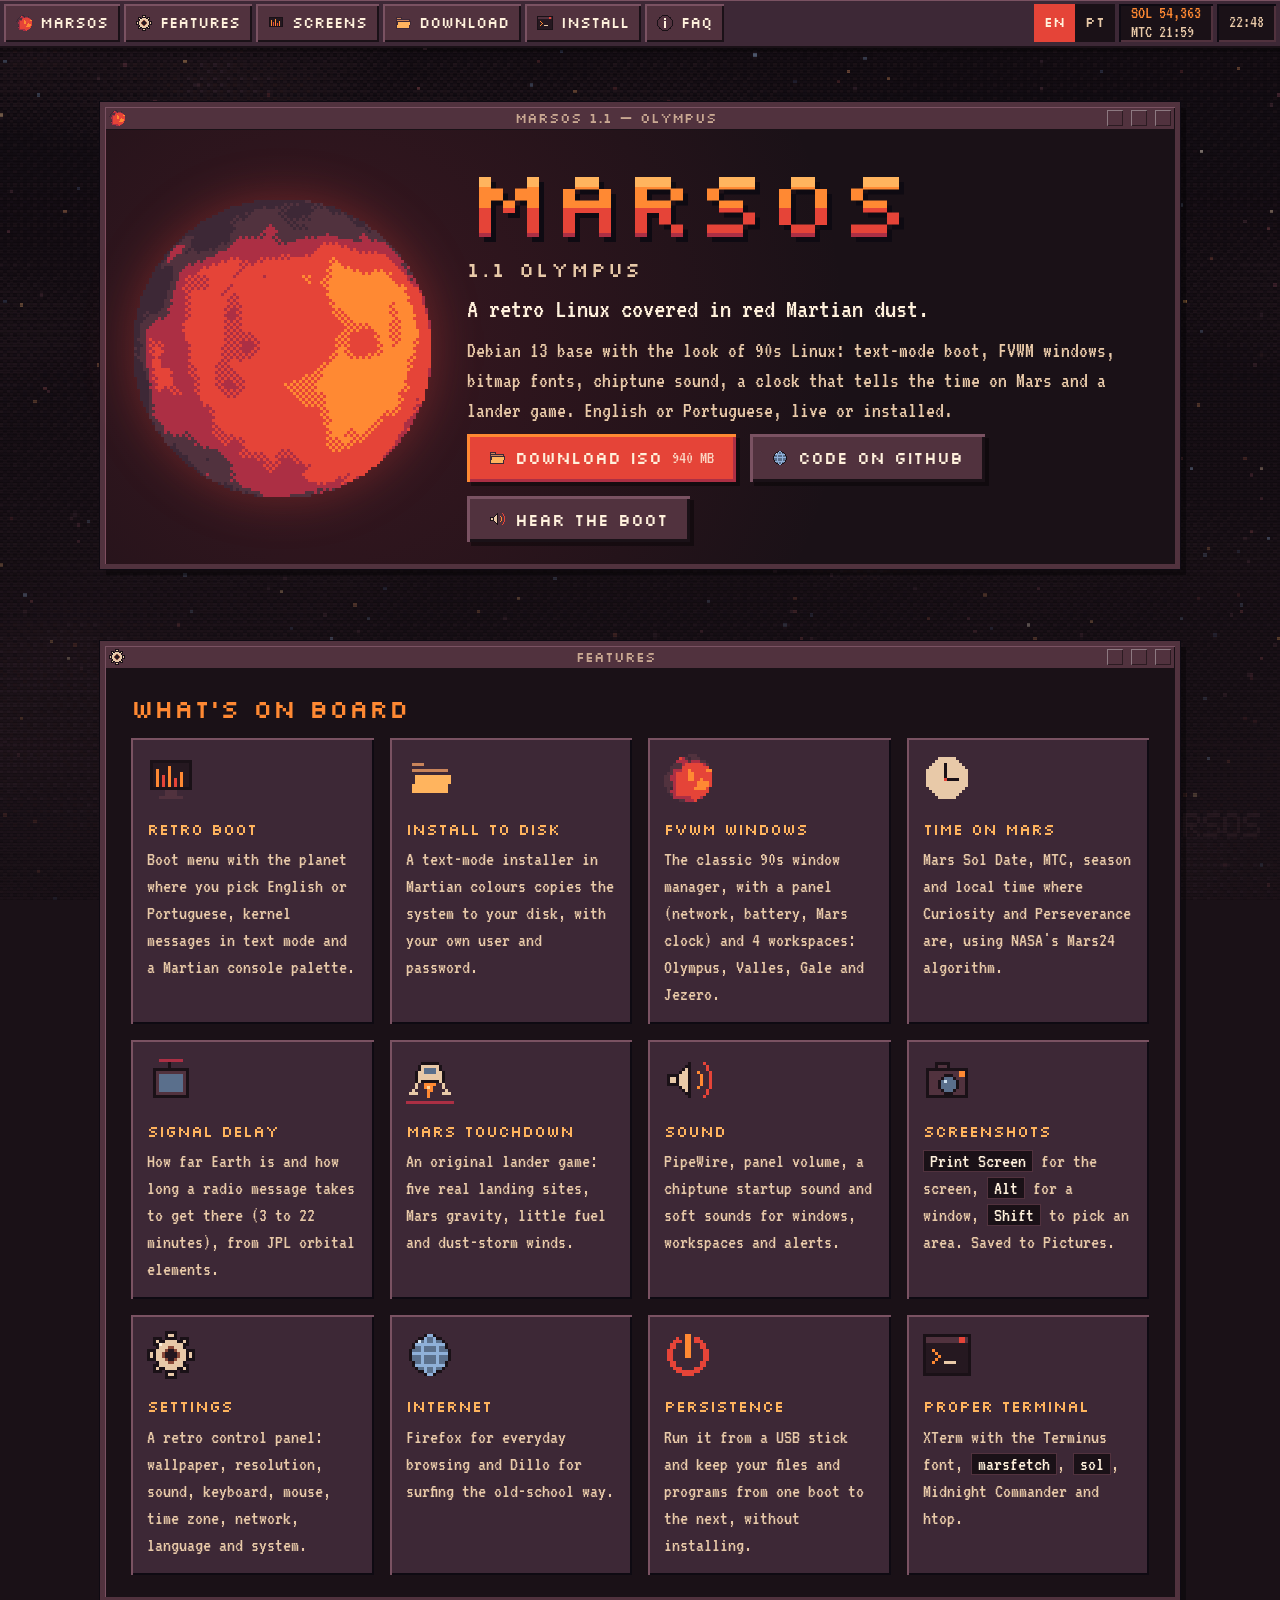
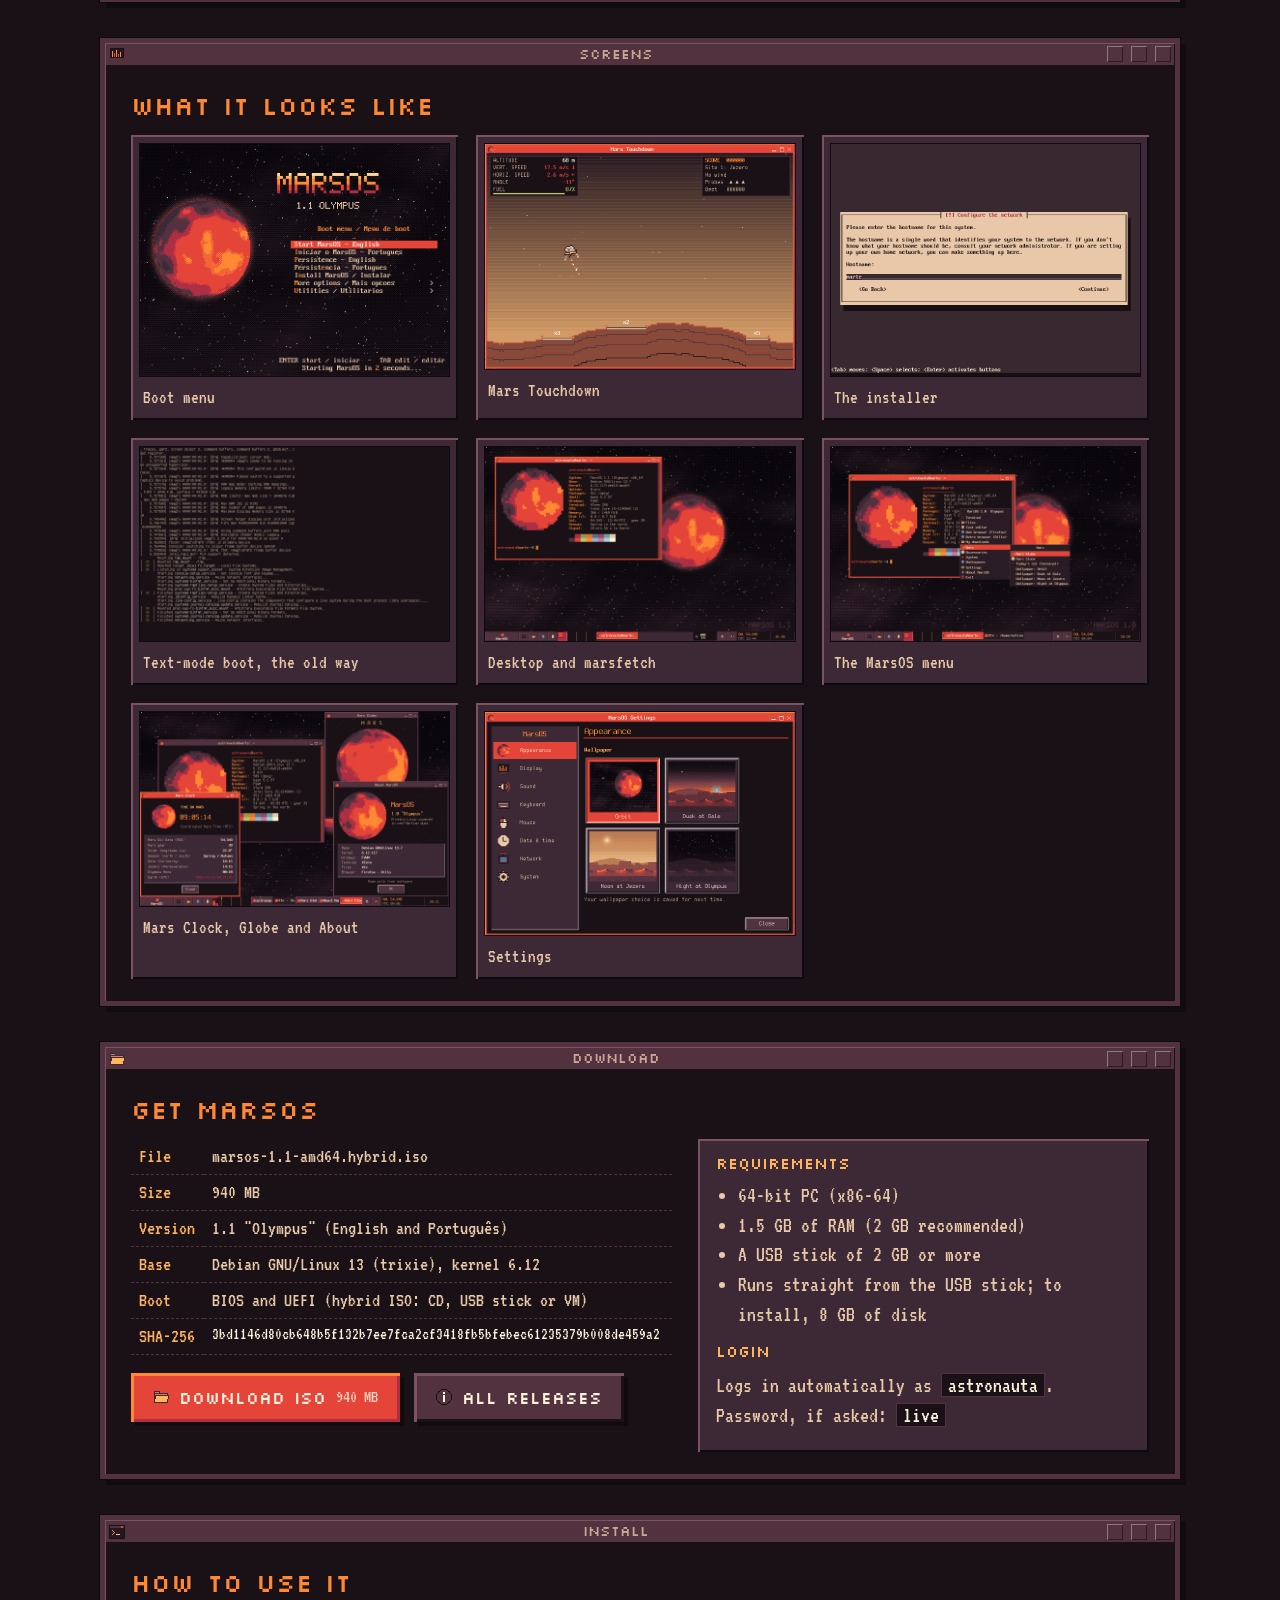
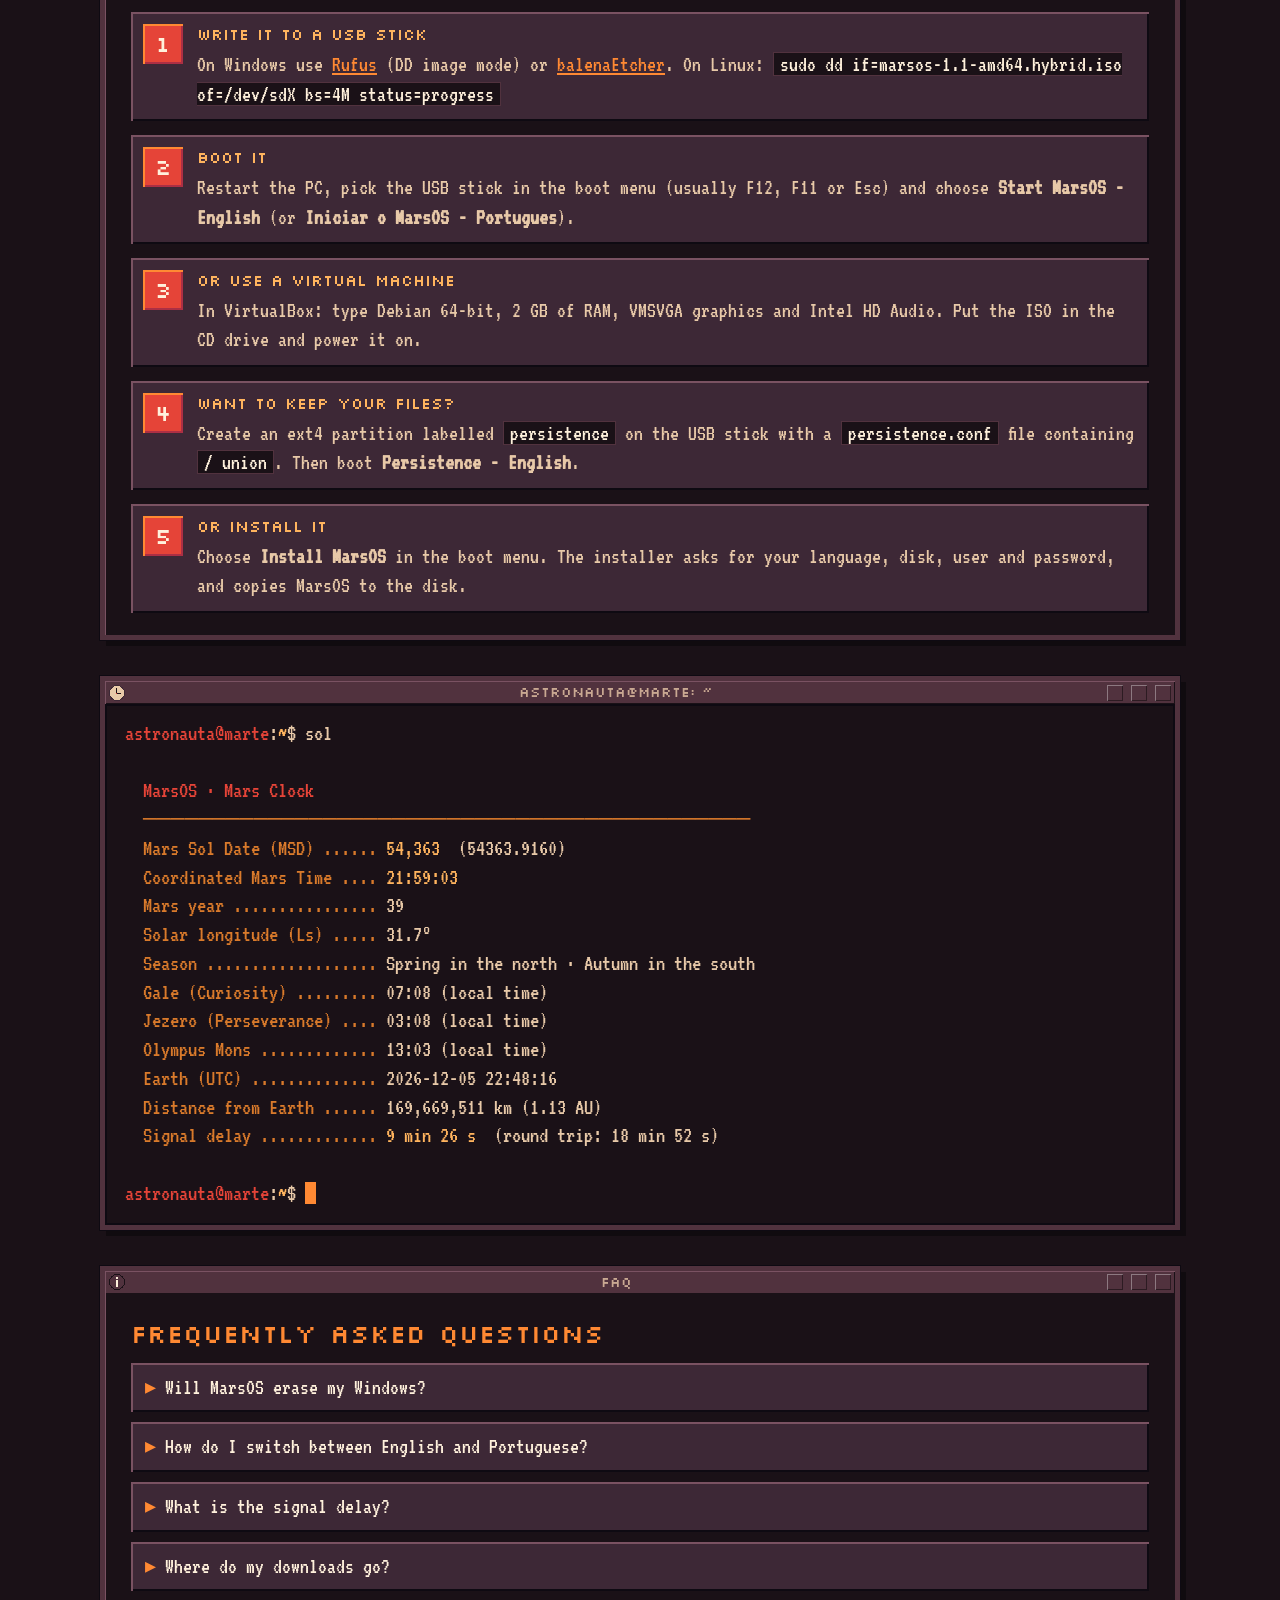
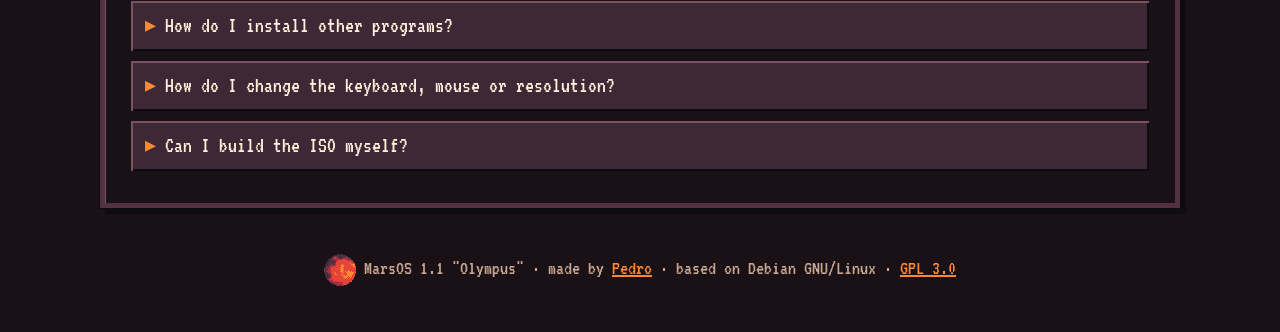
==== commit 8c01db07: "Site: size and SHA-256 of the 1.1 ISO" ====
--- a/docs/index.html
+++ b/docs/index.html
@@ -46,7 +46,7 @@
           <p>Debian 13 base with the look of 90s Linux: text-mode boot, FVWM windows, bitmap fonts, chiptune sound, a clock that tells the time on Mars and a lander game. English or Portuguese, live or installed.</p>
           <div class="acoes">
             <a class="btn principal" href="https://github.com/PeterMTPS/MarsOS/releases/latest/download/marsos-1.1-amd64.hybrid.iso">
-              <img src="img/icons/pasta.png" alt="">Download ISO <small>~940 MB</small></a>
+              <img src="img/icons/pasta.png" alt="">Download ISO <small>940 MB</small></a>
             <a class="btn" href="https://github.com/PeterMTPS/MarsOS"><img src="img/icons/globo.png" alt="">Code on GitHub</a>
             <button class="btn" id="tocar-som" type="button" data-som="img/inicio.wav"><img src="img/icons/som.png" alt="">Hear the boot</button>
           </div>
@@ -106,15 +106,15 @@
           <div>
             <table class="ficha">
               <tr><td>File</td><td>marsos-1.1-amd64.hybrid.iso</td></tr>
-              <tr><td>Size</td><td>~940 MB</td></tr>
+              <tr><td>Size</td><td>940 MB</td></tr>
               <tr><td>Version</td><td>1.1 "Olympus" (English and Português)</td></tr>
               <tr><td>Base</td><td>Debian GNU/Linux 13 (trixie), kernel 6.12</td></tr>
               <tr><td>Boot</td><td>BIOS and UEFI (hybrid ISO: CD, USB stick or VM)</td></tr>
-              <tr><td>SHA-256</td><td class="hash"><a href="https://github.com/PeterMTPS/MarsOS/releases/latest">see the release page</a></td></tr>
+              <tr><td>SHA-256</td><td class="hash">3bd1146d80cb648b5f132b7ee7fca2cf3418fb5bfebec61235379b008de459a2</td></tr>
             </table>
             <p class="acoes" style="margin-top:18px">
               <a class="btn principal" href="https://github.com/PeterMTPS/MarsOS/releases/latest/download/marsos-1.1-amd64.hybrid.iso">
-                <img src="img/icons/pasta.png" alt="">Download ISO <small>~940 MB</small></a>
+                <img src="img/icons/pasta.png" alt="">Download ISO <small>940 MB</small></a>
               <a class="btn" href="https://github.com/PeterMTPS/MarsOS/releases"><img src="img/icons/sobre.png" alt="">All releases</a>
             </p>
           </div>
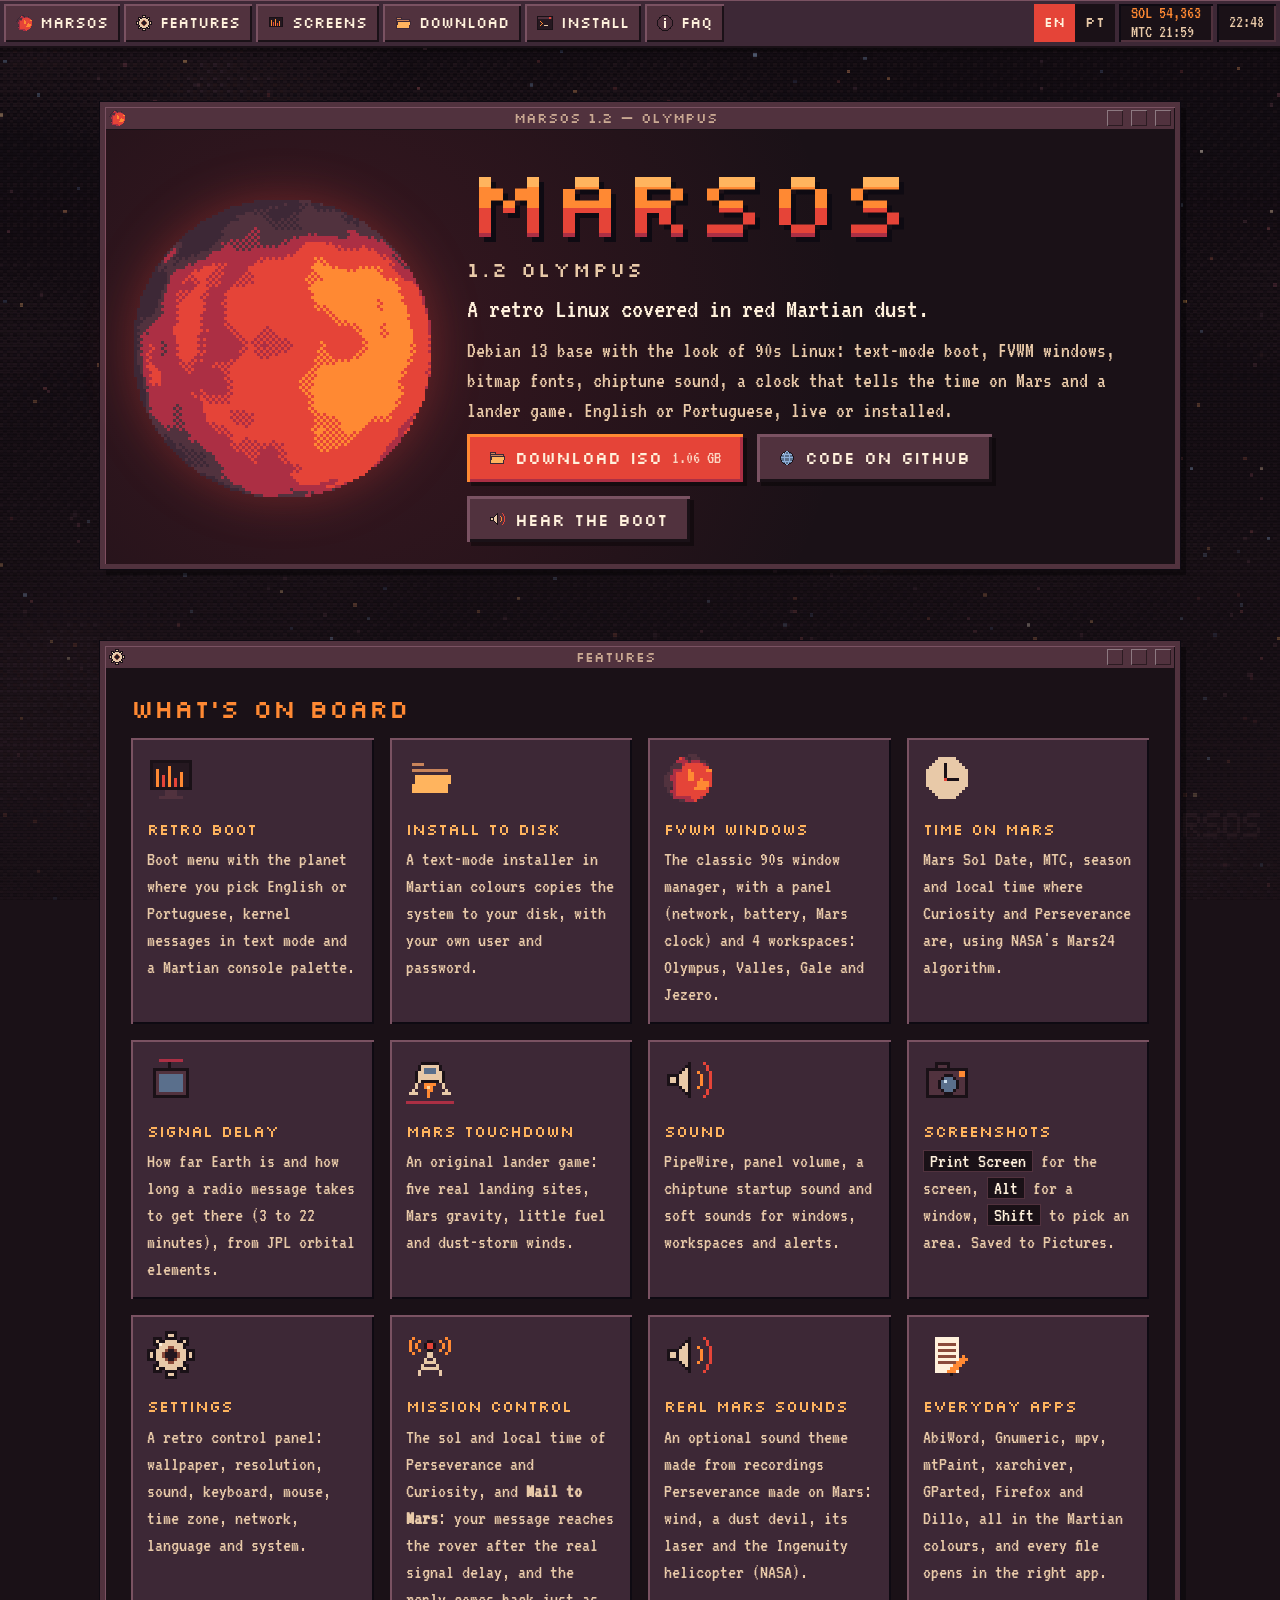
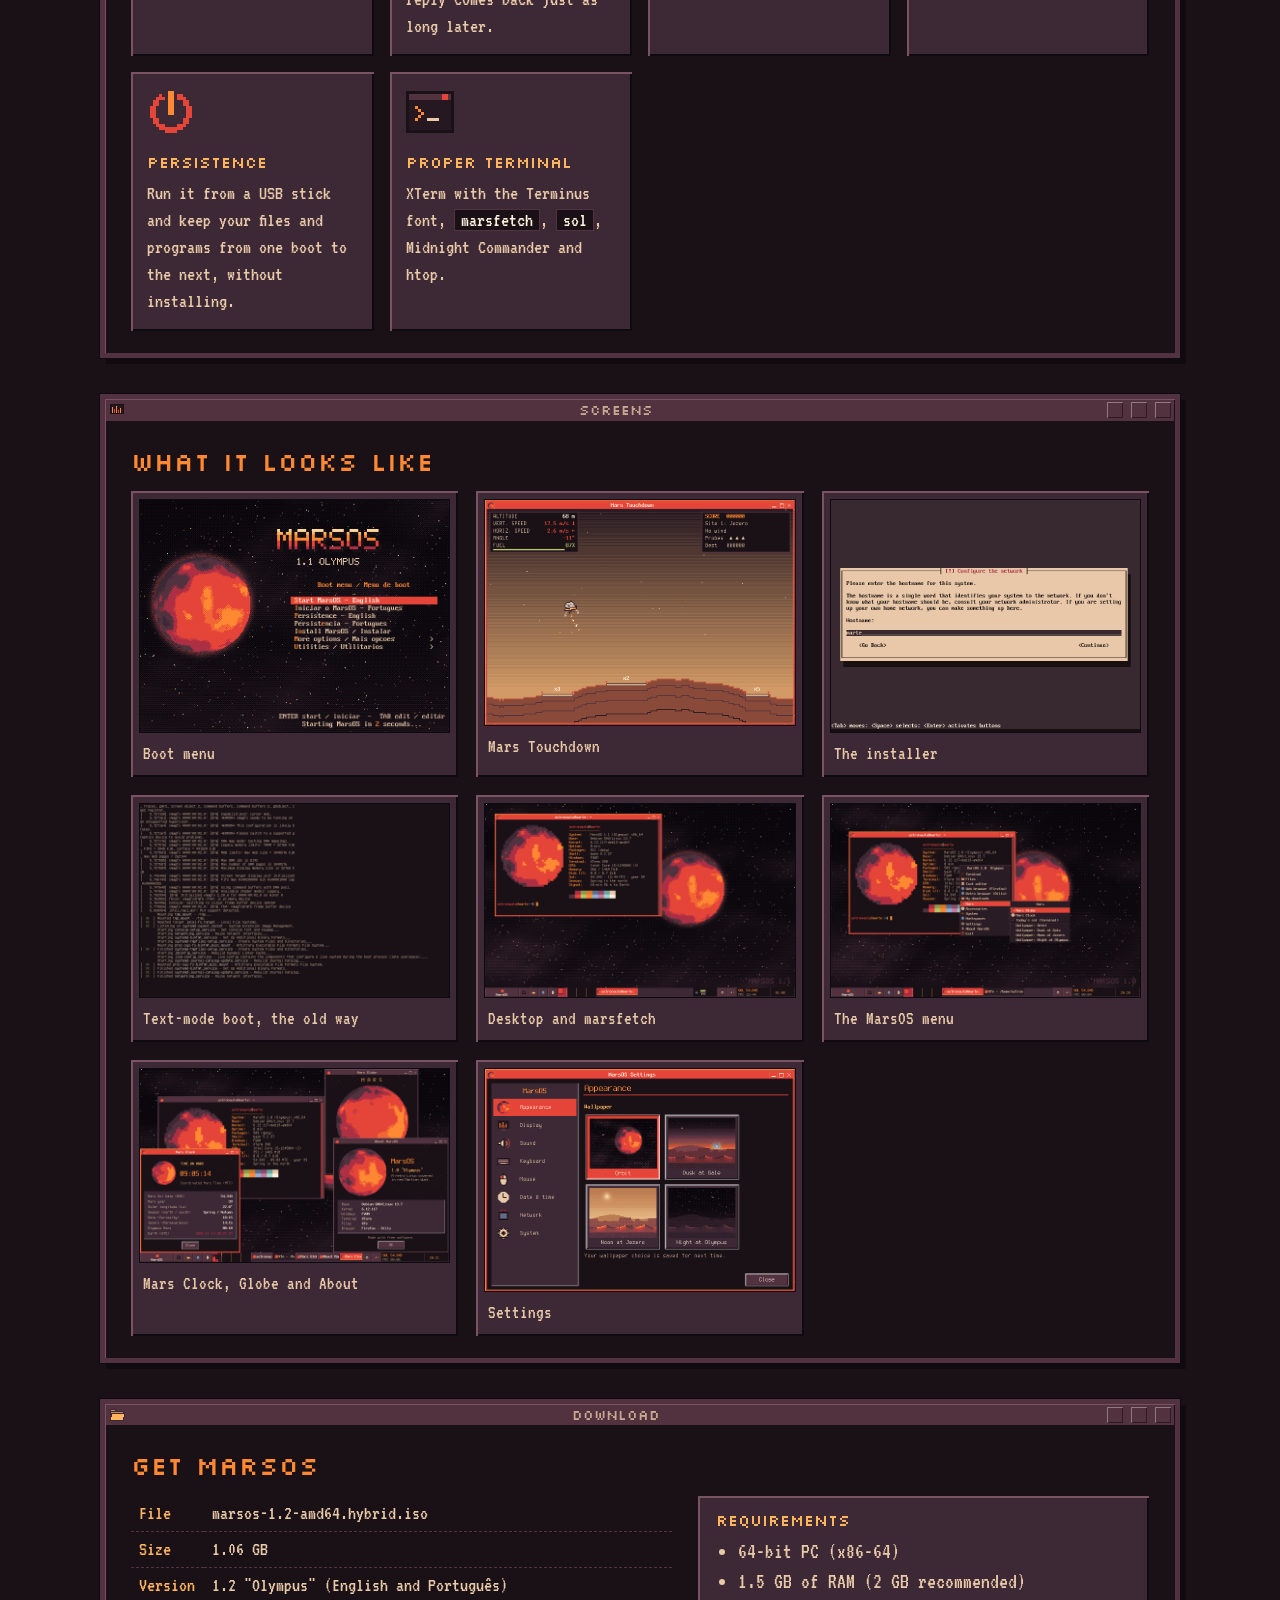
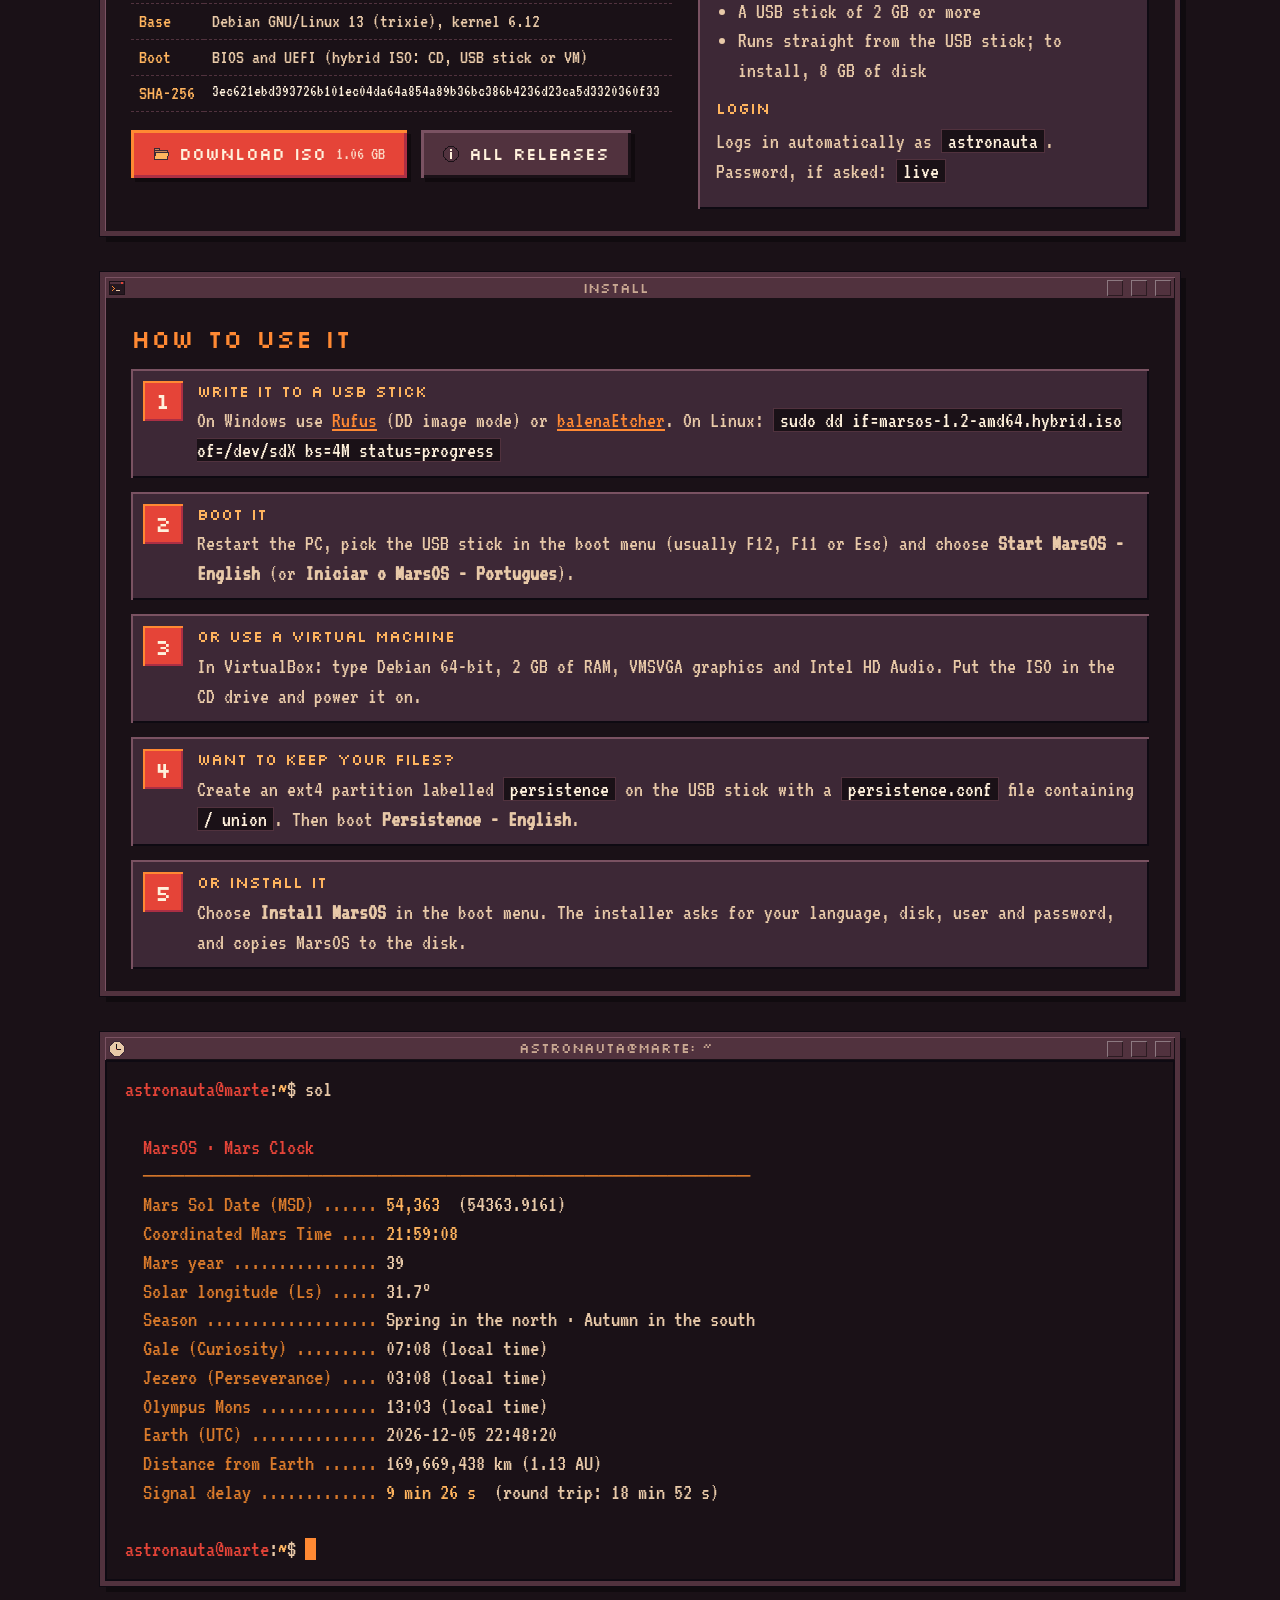
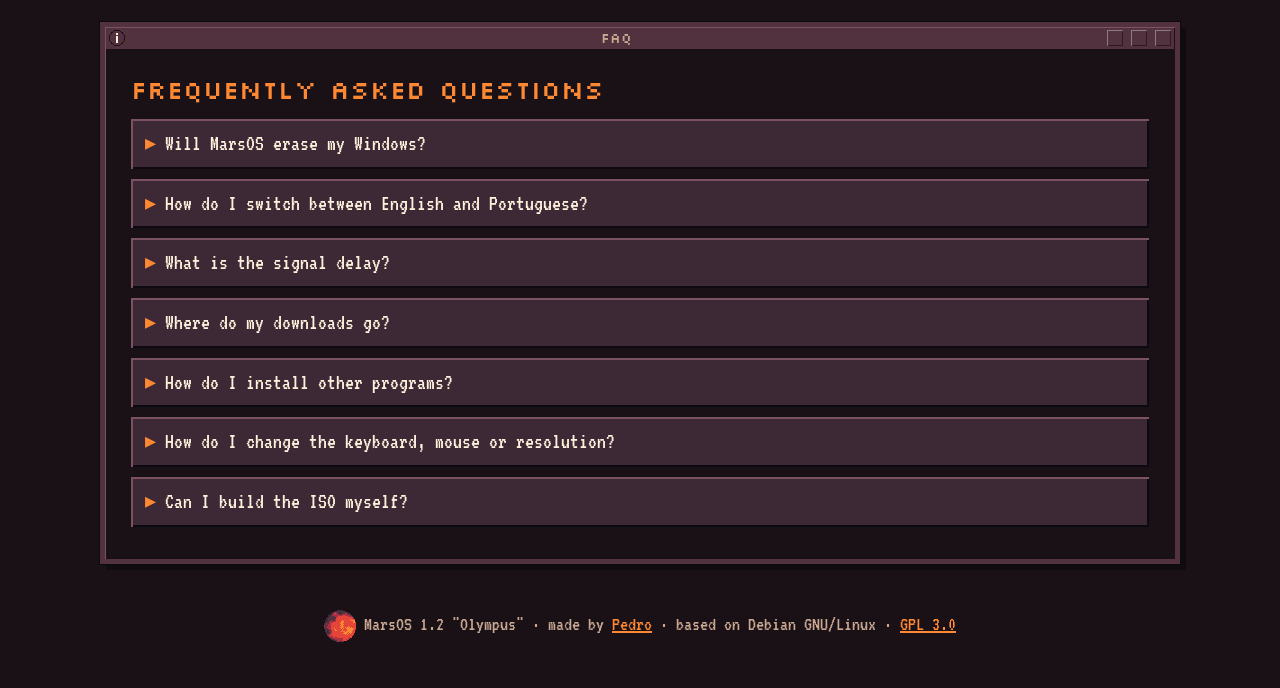
==== commit 7457123a: "Site: MarsOS 1.2 download, size and SHA-256" ====
--- a/docs/index.html
+++ b/docs/index.html
@@ -3,9 +3,9 @@
 <head>
 <meta charset="utf-8">
 <meta name="viewport" content="width=device-width, initial-scale=1">
-<title>MarsOS 1.1 "Olympus" — a retro Linux covered in Martian dust</title>
+<title>MarsOS 1.2 "Olympus" — a retro Linux covered in Martian dust</title>
 <meta name="description" content="MarsOS is a retro Linux based on Debian 13, with a 90s look and a full Martian aesthetic. Download the ISO, run it from a USB stick or install it.">
-<meta property="og:title" content="MarsOS 1.1 &quot;Olympus&quot;">
+<meta property="og:title" content="MarsOS 1.2 &quot;Olympus&quot;">
 <meta property="og:description" content="A retro Linux covered in red Martian dust. Debian 13 base, FVWM, installer, Mars clock and a lander game.">
 <meta property="og:image" content="img/banner.png">
 <meta name="theme-color" content="#1a1117">
@@ -36,17 +36,17 @@
 
   <section class="hero">
     <div class="janela">
-      <div class="titulo"><img src="img/icons/mini-marte.png" alt=""><span>MarsOS 1.1 — Olympus</span><i></i><i></i><i></i></div>
+      <div class="titulo"><img src="img/icons/mini-marte.png" alt=""><span>MarsOS 1.2 — Olympus</span><i></i><i></i><i></i></div>
       <div class="conteudo">
         <img class="planeta" src="img/marte-girando.gif" width="300" height="300" alt="Planet Mars in pixel art, spinning">
         <div>
           <h1 class="marca">MARSOS</h1>
-          <p class="versao">1.1 OLYMPUS</p>
+          <p class="versao">1.2 OLYMPUS</p>
           <p class="slogan">A retro Linux covered in red Martian dust.</p>
           <p>Debian 13 base with the look of 90s Linux: text-mode boot, FVWM windows, bitmap fonts, chiptune sound, a clock that tells the time on Mars and a lander game. English or Portuguese, live or installed.</p>
           <div class="acoes">
-            <a class="btn principal" href="https://github.com/PeterMTPS/MarsOS/releases/latest/download/marsos-1.1-amd64.hybrid.iso">
-              <img src="img/icons/pasta.png" alt="">Download ISO <small>940 MB</small></a>
+            <a class="btn principal" href="https://github.com/PeterMTPS/MarsOS/releases/latest/download/marsos-1.2-amd64.hybrid.iso">
+              <img src="img/icons/pasta.png" alt="">Download ISO <small>1.06 GB</small></a>
             <a class="btn" href="https://github.com/PeterMTPS/MarsOS"><img src="img/icons/globo.png" alt="">Code on GitHub</a>
             <button class="btn" id="tocar-som" type="button" data-som="img/inicio.wav"><img src="img/icons/som.png" alt="">Hear the boot</button>
           </div>
@@ -70,7 +70,9 @@
           <div class="recurso"><img src="img/icons/som.png" alt=""><h3>Sound</h3><p>PipeWire, panel volume, a chiptune startup sound and soft sounds for windows, workspaces and alerts.</p></div>
           <div class="recurso"><img src="img/icons/captura.png" alt=""><h3>Screenshots</h3><p><code>Print Screen</code> for the screen, <code>Alt</code> for a window, <code>Shift</code> to pick an area. Saved to Pictures.</p></div>
           <div class="recurso"><img src="img/icons/engrenagem.png" alt=""><h3>Settings</h3><p>A retro control panel: wallpaper, resolution, sound, keyboard, mouse, time zone, network, language and system.</p></div>
-          <div class="recurso"><img src="img/icons/globo.png" alt=""><h3>Internet</h3><p>Firefox for everyday browsing and Dillo for surfing the old-school way.</p></div>
+          <div class="recurso"><img src="img/icons/missao.png" alt=""><h3>Mission Control</h3><p>The sol and local time of Perseverance and Curiosity, and <b>Mail to Mars</b>: your message reaches the rover after the real signal delay, and the reply comes back just as long later.</p></div>
+          <div class="recurso"><img src="img/icons/som.png" alt=""><h3>Real Mars sounds</h3><p>An optional sound theme made from recordings Perseverance made on Mars: wind, a dust devil, its laser and the Ingenuity helicopter (NASA).</p></div>
+          <div class="recurso"><img src="img/icons/editor.png" alt=""><h3>Everyday apps</h3><p>AbiWord, Gnumeric, mpv, mtPaint, xarchiver, GParted, Firefox and Dillo, all in the Martian colours, and every file opens in the right app.</p></div>
           <div class="recurso"><img src="img/icons/desligar.png" alt=""><h3>Persistence</h3><p>Run it from a USB stick and keep your files and programs from one boot to the next, without installing.</p></div>
           <div class="recurso"><img src="img/icons/terminal.png" alt=""><h3>Proper terminal</h3><p>XTerm with the Terminus font, <code>marsfetch</code>, <code>sol</code>, Midnight Commander and htop.</p></div>
         </div>
@@ -105,16 +107,16 @@
         <div class="download">
           <div>
             <table class="ficha">
-              <tr><td>File</td><td>marsos-1.1-amd64.hybrid.iso</td></tr>
-              <tr><td>Size</td><td>940 MB</td></tr>
-              <tr><td>Version</td><td>1.1 "Olympus" (English and Português)</td></tr>
+              <tr><td>File</td><td>marsos-1.2-amd64.hybrid.iso</td></tr>
+              <tr><td>Size</td><td>1.06 GB</td></tr>
+              <tr><td>Version</td><td>1.2 "Olympus" (English and Português)</td></tr>
               <tr><td>Base</td><td>Debian GNU/Linux 13 (trixie), kernel 6.12</td></tr>
               <tr><td>Boot</td><td>BIOS and UEFI (hybrid ISO: CD, USB stick or VM)</td></tr>
-              <tr><td>SHA-256</td><td class="hash">3bd1146d80cb648b5f132b7ee7fca2cf3418fb5bfebec61235379b008de459a2</td></tr>
+              <tr><td>SHA-256</td><td class="hash">3ec621ebd393726b101ec04da64a854a89b36bc386b4236d23ca5d3320360f33</td></tr>
             </table>
             <p class="acoes" style="margin-top:18px">
-              <a class="btn principal" href="https://github.com/PeterMTPS/MarsOS/releases/latest/download/marsos-1.1-amd64.hybrid.iso">
-                <img src="img/icons/pasta.png" alt="">Download ISO <small>940 MB</small></a>
+              <a class="btn principal" href="https://github.com/PeterMTPS/MarsOS/releases/latest/download/marsos-1.2-amd64.hybrid.iso">
+                <img src="img/icons/pasta.png" alt="">Download ISO <small>1.06 GB</small></a>
               <a class="btn" href="https://github.com/PeterMTPS/MarsOS/releases"><img src="img/icons/sobre.png" alt="">All releases</a>
             </p>
           </div>
@@ -140,7 +142,7 @@
       <div class="conteudo">
         <h2>How to use it</h2>
         <ol class="passos">
-          <li><h3>Write it to a USB stick</h3>On Windows use <a href="https://rufus.ie">Rufus</a> (DD image mode) or <a href="https://etcher.balena.io">balenaEtcher</a>. On Linux: <code>sudo dd if=marsos-1.1-amd64.hybrid.iso of=/dev/sdX bs=4M status=progress</code></li>
+          <li><h3>Write it to a USB stick</h3>On Windows use <a href="https://rufus.ie">Rufus</a> (DD image mode) or <a href="https://etcher.balena.io">balenaEtcher</a>. On Linux: <code>sudo dd if=marsos-1.2-amd64.hybrid.iso of=/dev/sdX bs=4M status=progress</code></li>
           <li><h3>Boot it</h3>Restart the PC, pick the USB stick in the boot menu (usually F12, F11 or Esc) and choose <b>Start MarsOS - English</b> (or <b>Iniciar o MarsOS - Portugues</b>).</li>
           <li><h3>Or use a virtual machine</h3>In VirtualBox: type Debian 64-bit, 2 GB of RAM, VMSVGA graphics and Intel HD Audio. Put the ISO in the CD drive and power it on.</li>
           <li><h3>Want to keep your files?</h3>Create an ext4 partition labelled <code>persistence</code> on the USB stick with a <code>persistence.conf</code> file containing <code>/ union</code>. Then boot <b>Persistence - English</b>.</li>
@@ -177,7 +179,7 @@
 
 <footer>
   <img src="img/marte.png" alt="">
-  MarsOS 1.1 "Olympus" · made by <a href="https://github.com/PeterMTPS">Pedro</a> · based on Debian GNU/Linux · <a href="https://github.com/PeterMTPS/MarsOS/blob/main/LICENSE">GPL 3.0</a>
+  MarsOS 1.2 "Olympus" · made by <a href="https://github.com/PeterMTPS">Pedro</a> · based on Debian GNU/Linux · <a href="https://github.com/PeterMTPS/MarsOS/blob/main/LICENSE">GPL 3.0</a>
 </footer>
 
 <script src="marte.js"></script>
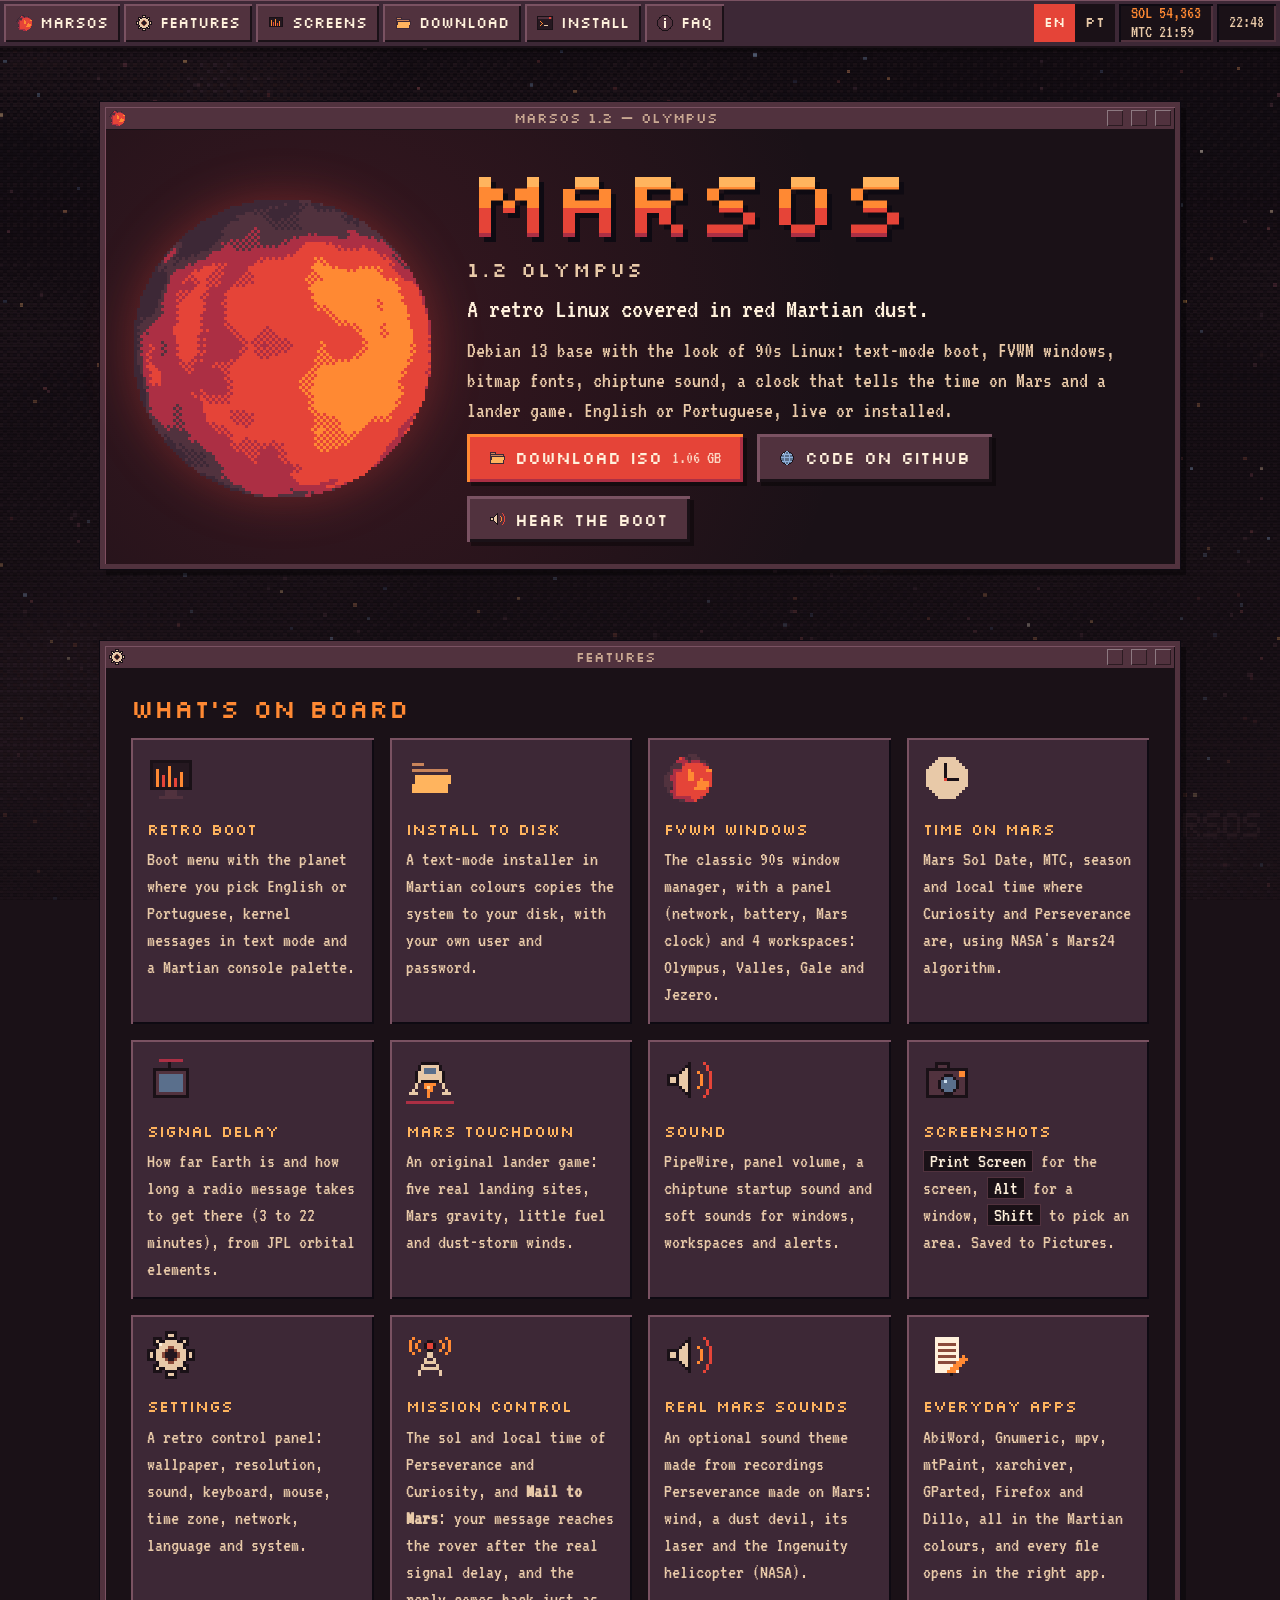
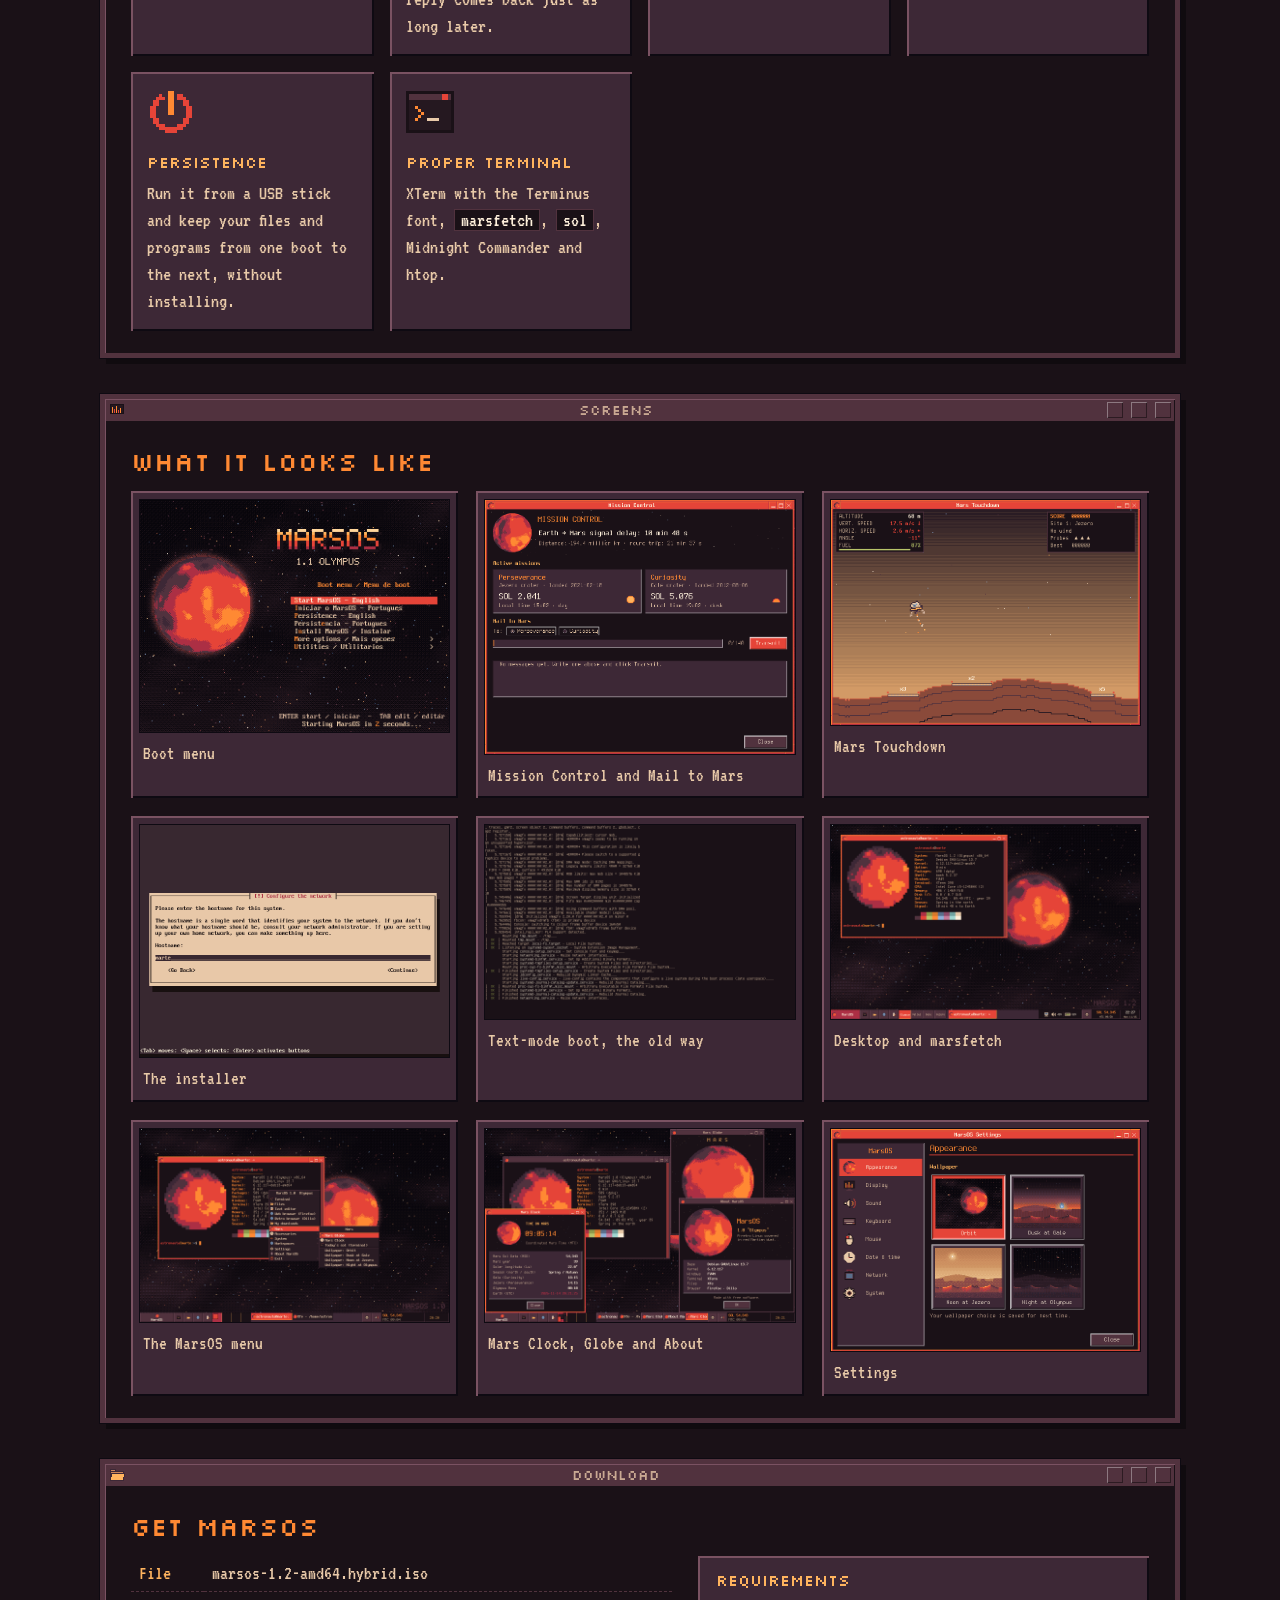
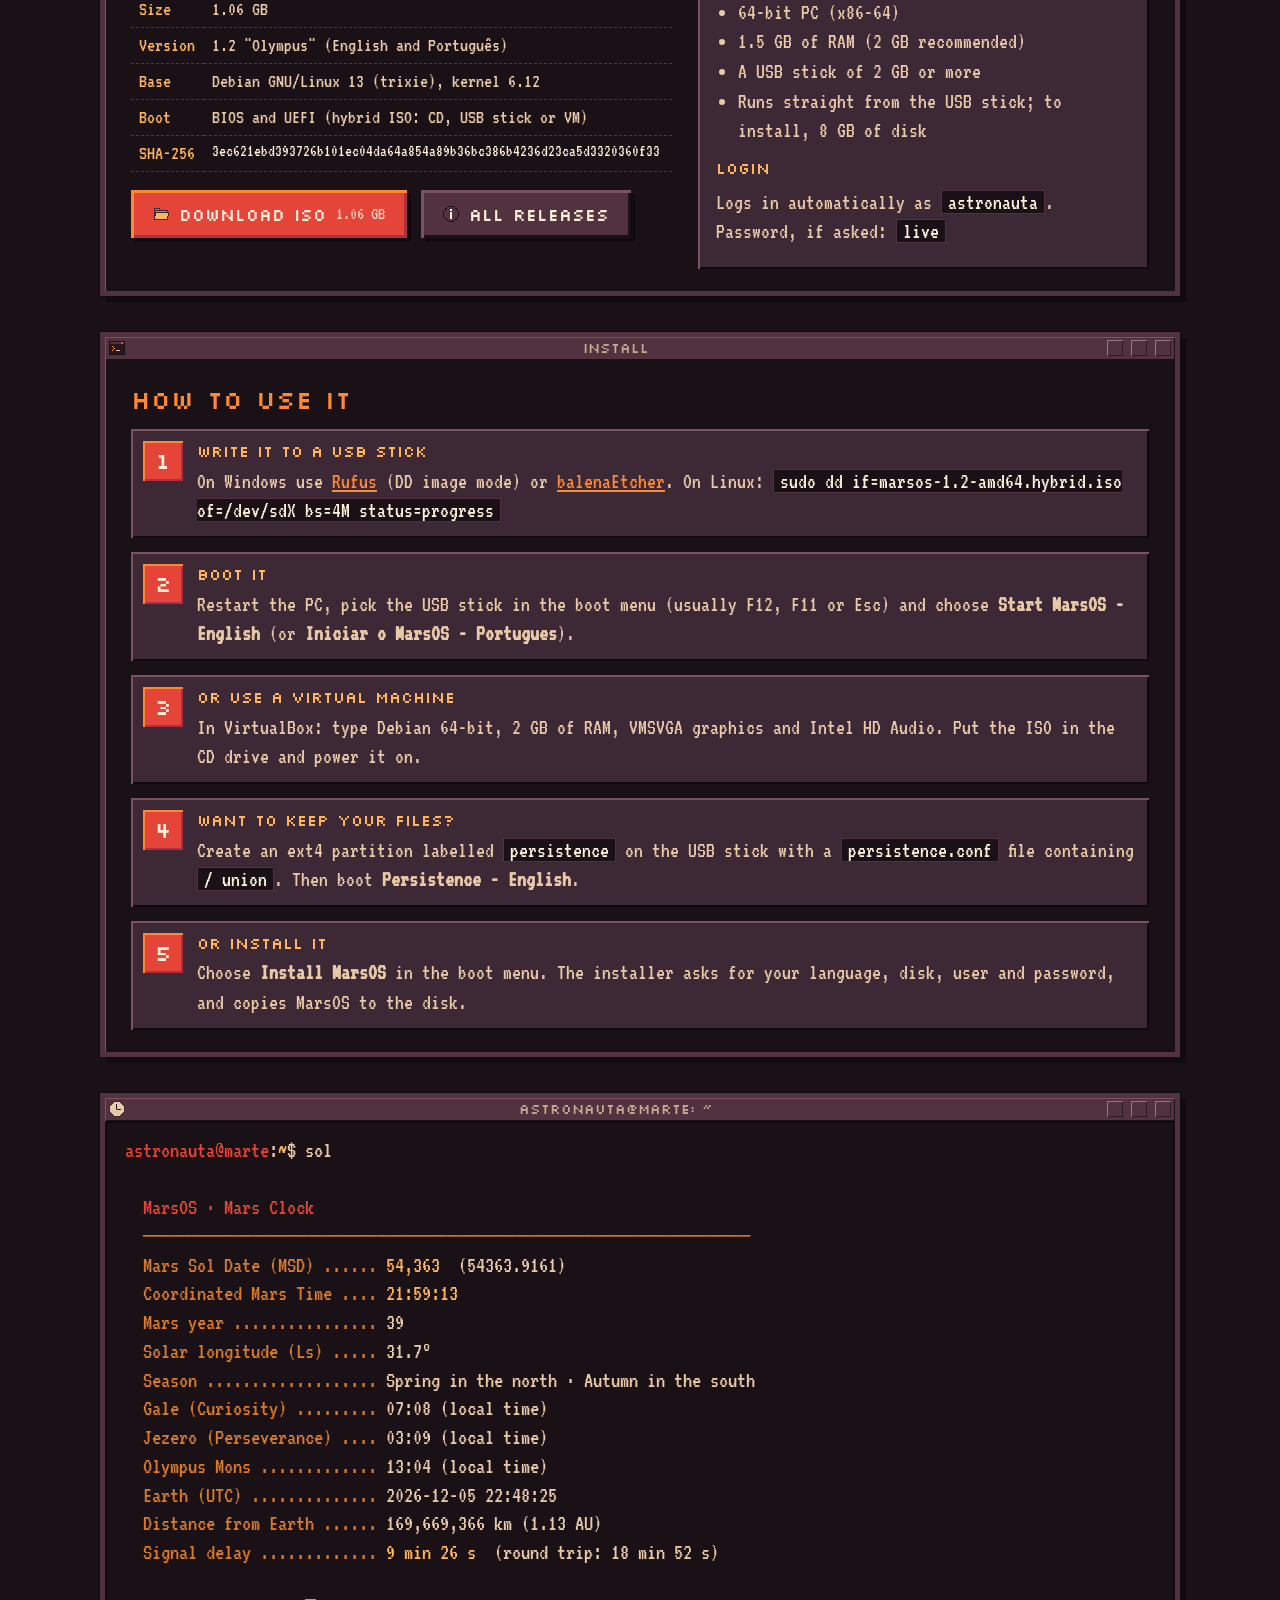
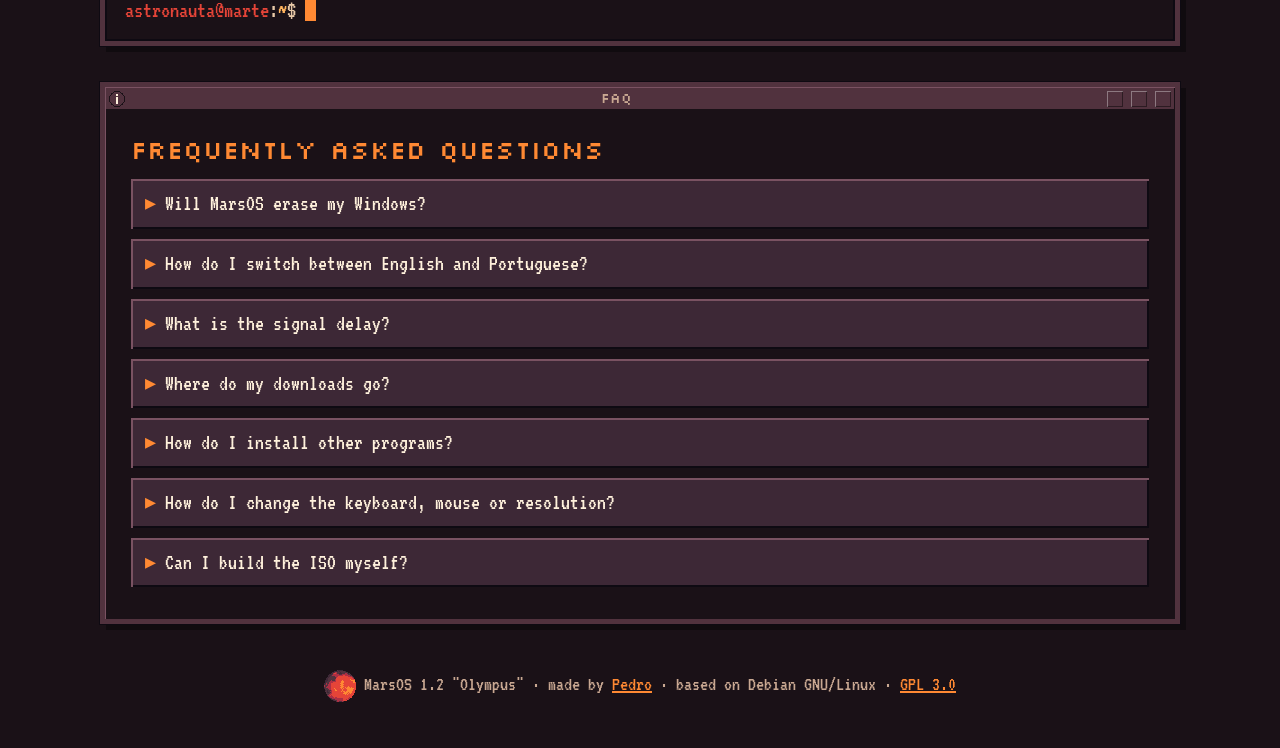
==== commit a5d4ebb1: "Site: 1.2 screenshots (new panel, Mission Control); theme for root GTK apps; Gnumeric file associati" ====
--- a/docs/index.html
+++ b/docs/index.html
@@ -87,6 +87,7 @@
         <h2>What it looks like</h2>
         <div class="galeria">
           <figure><a href="img/en/boot.png"><img src="img/en/boot.png" alt="Boot menu with the planet and the MARSOS logo" loading="lazy"></a><figcaption>Boot menu</figcaption></figure>
+          <figure><a href="img/en/missao.png"><img src="img/en/missao.png" alt="Mission Control: active missions and Mail to Mars" loading="lazy"></a><figcaption>Mission Control and Mail to Mars</figcaption></figure>
           <figure><a href="img/en/jogo.png"><img src="img/en/jogo.png" alt="Mars Touchdown, the lander game" loading="lazy"></a><figcaption>Mars Touchdown</figcaption></figure>
           <figure><a href="img/en/instalador.png"><img src="img/en/instalador.png" alt="The text-mode installer in Martian colours" loading="lazy"></a><figcaption>The installer</figcaption></figure>
           <figure><a href="img/boot-texto.png"><img src="img/boot-texto.png" alt="Text-mode boot messages in Martian colours" loading="lazy"></a><figcaption>Text-mode boot, the old way</figcaption></figure>
